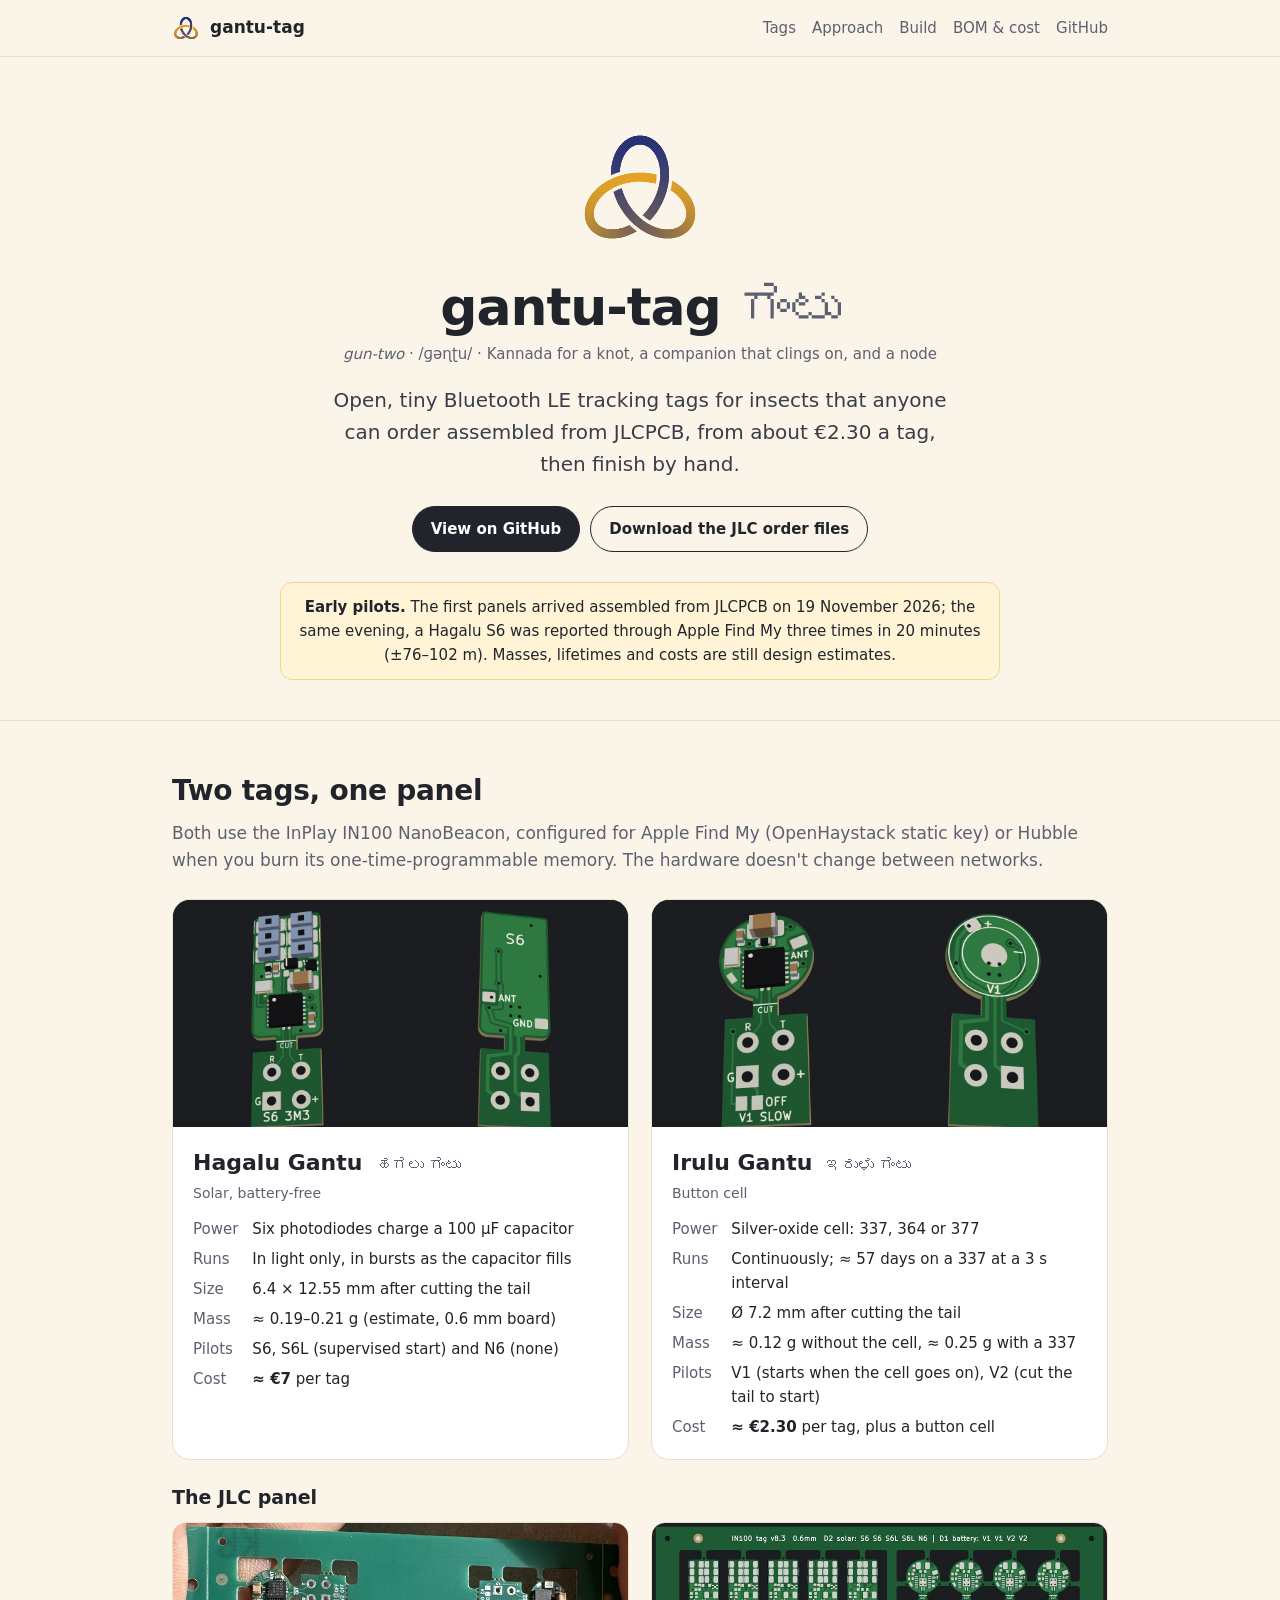
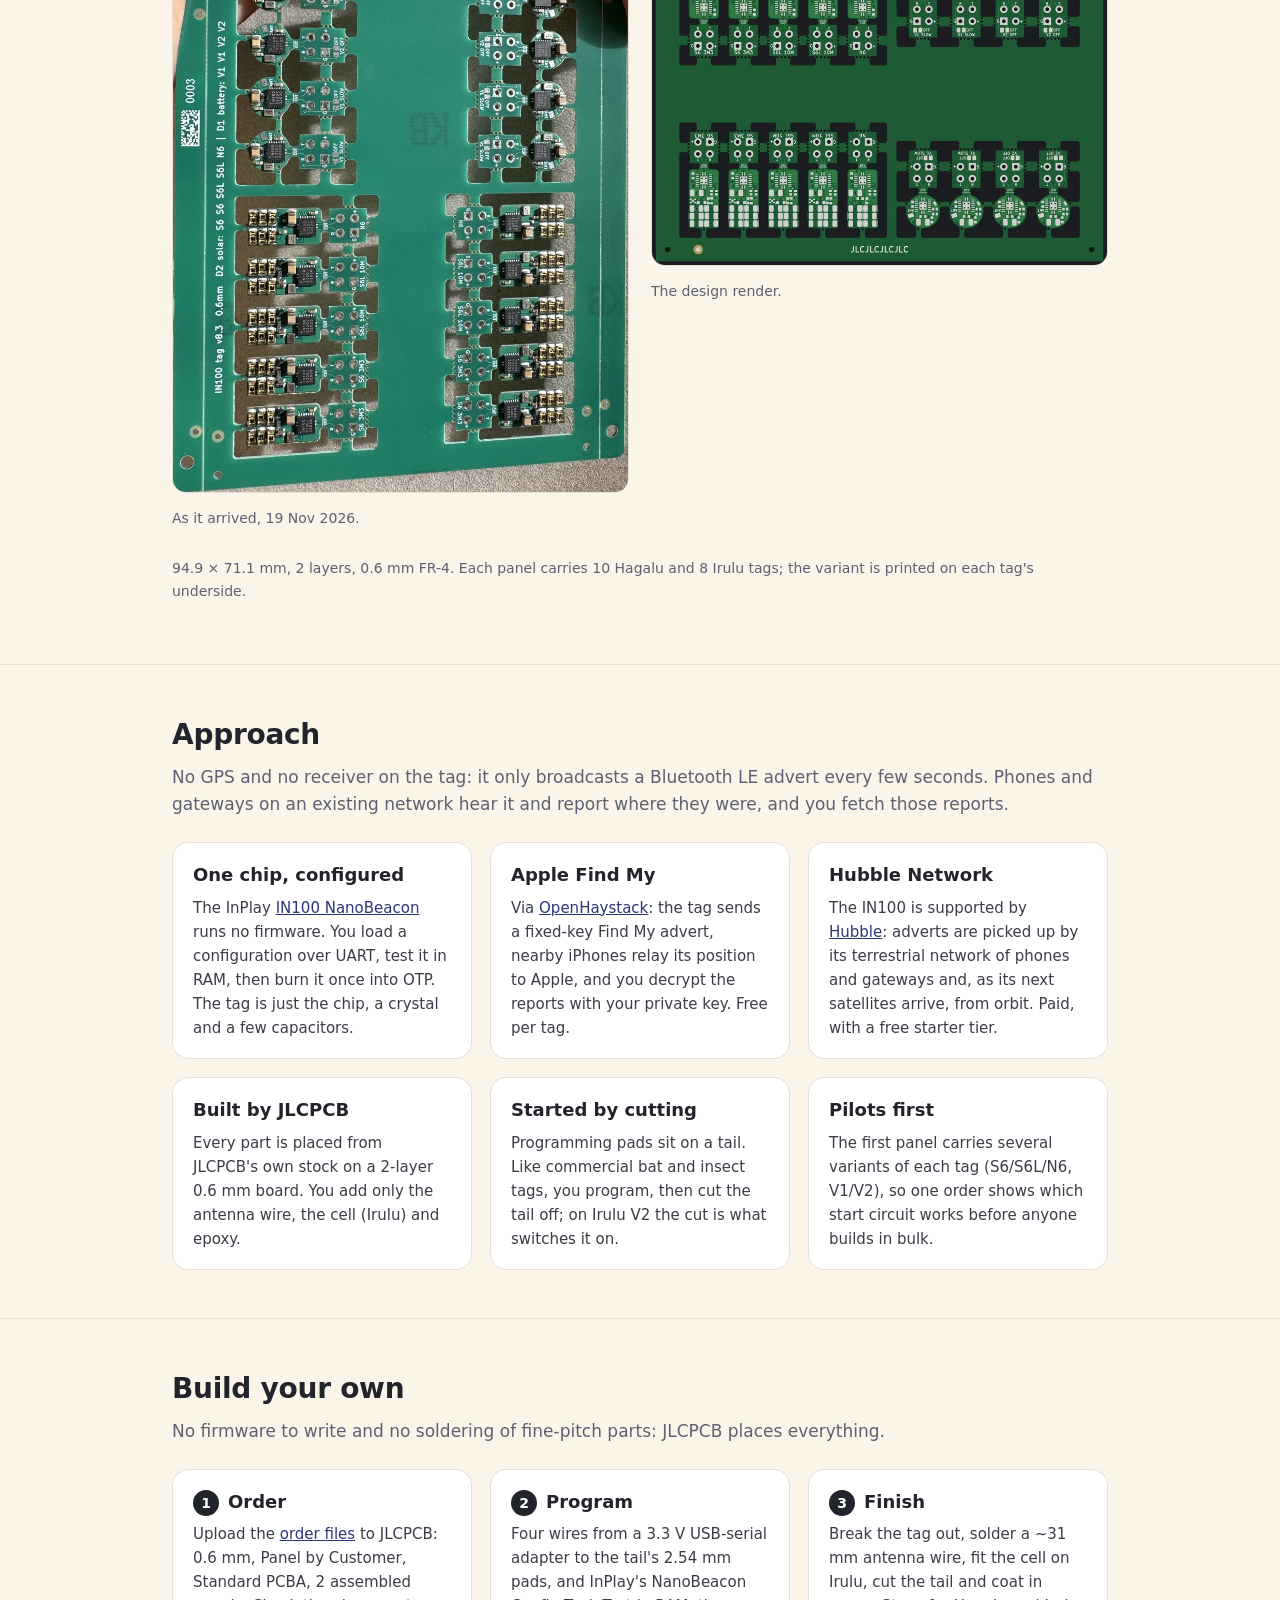
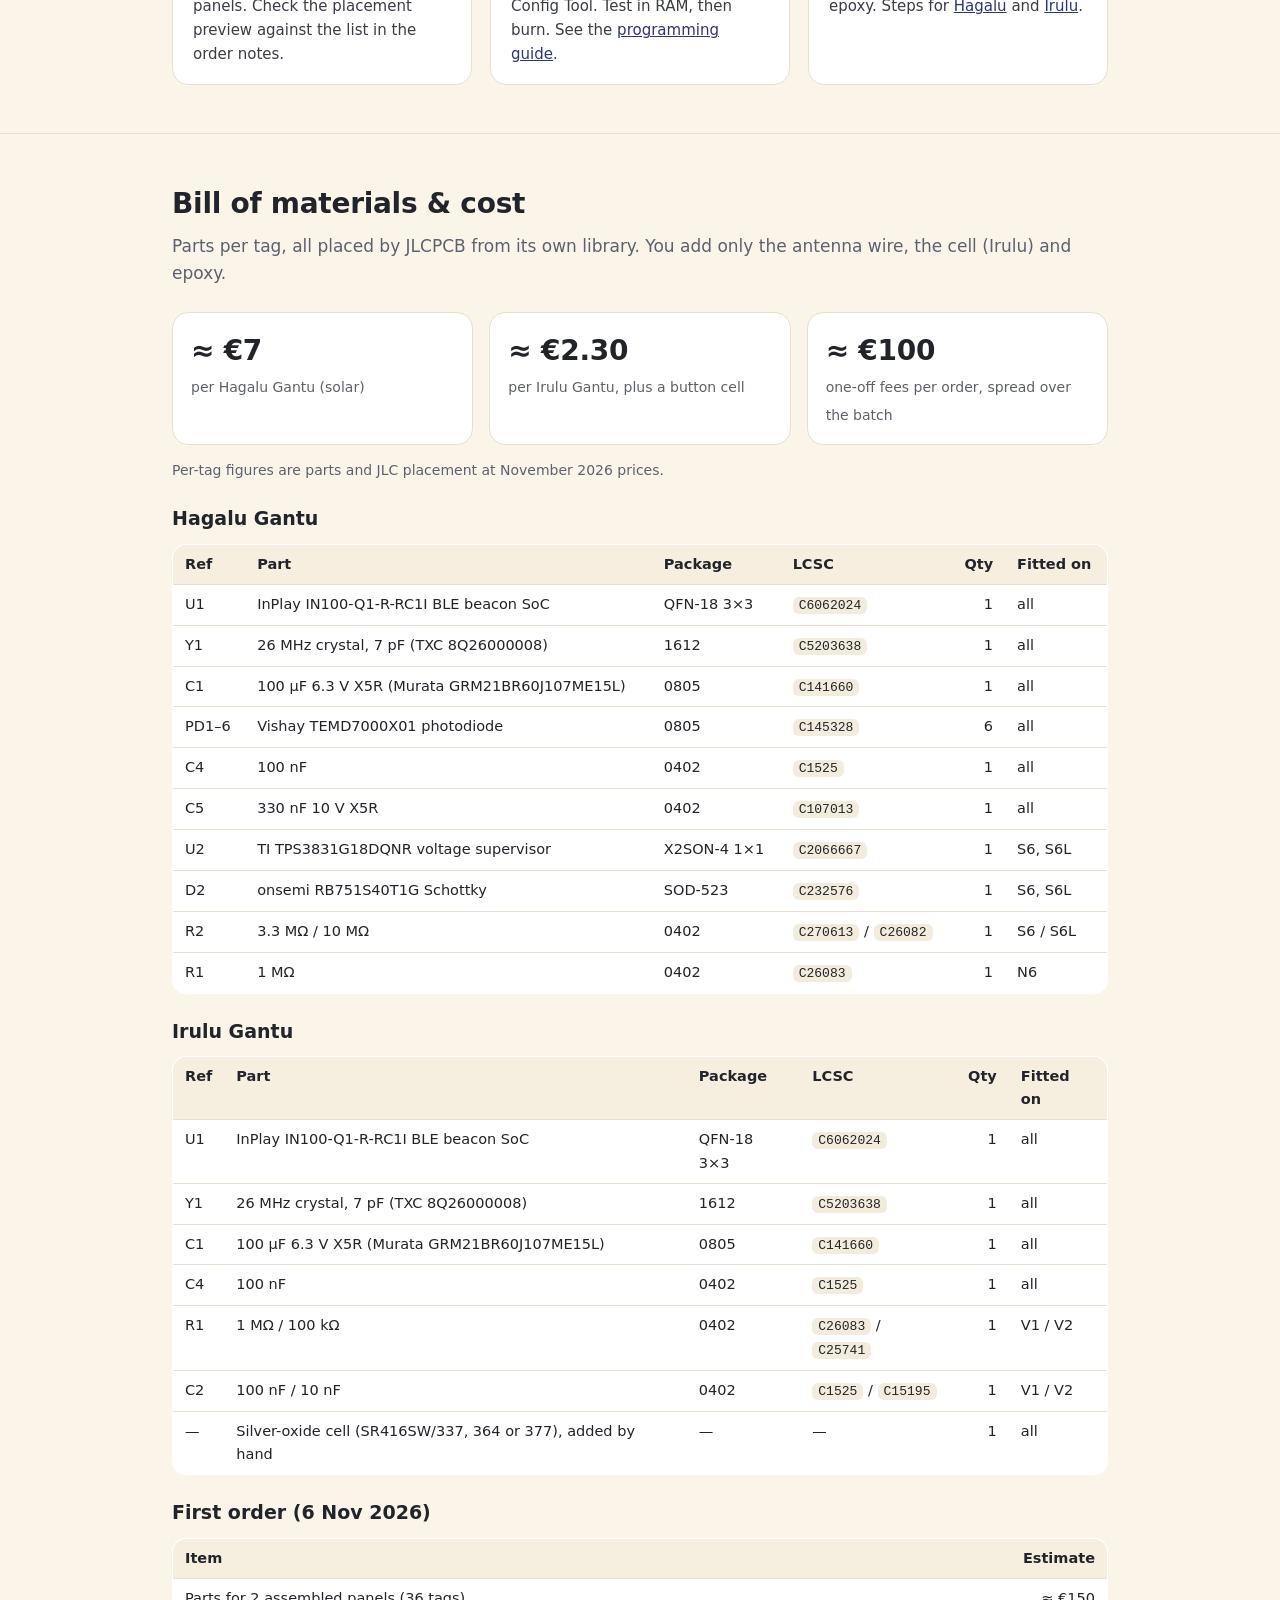
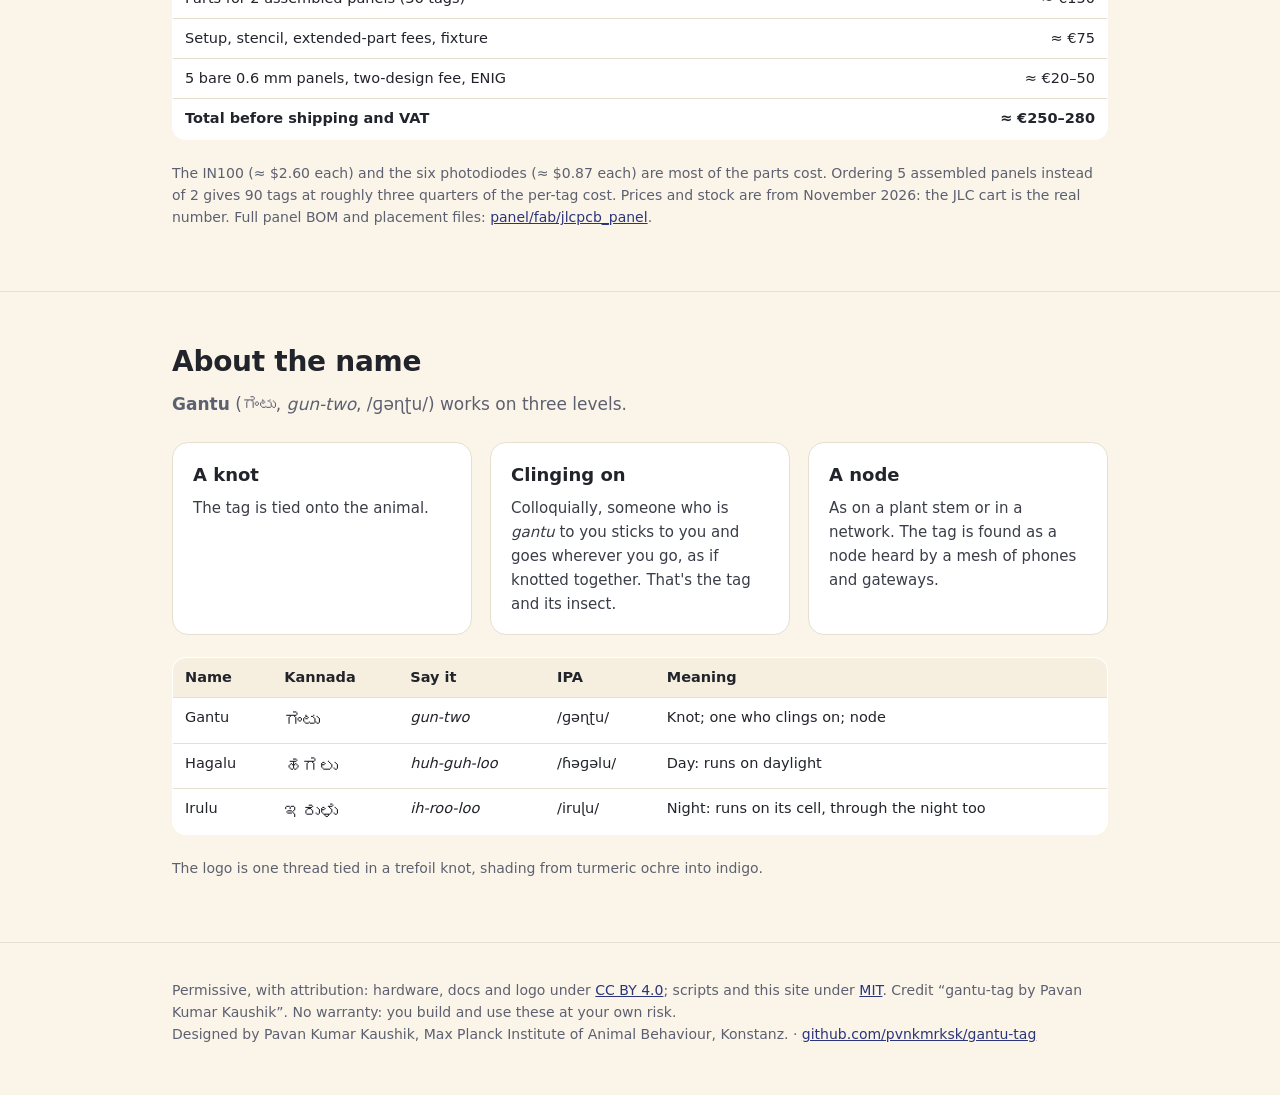
==== index.html @ bc2f6393 "Publish site: first Find My result Co-Authored-By: Claude Opus 5.5 <noreply@anthropic.com> Claude-Se" ====
<!DOCTYPE html>
<html lang="en">
<head>
<meta charset="utf-8">
<meta name="viewport" content="width=device-width, initial-scale=1">
<title>gantu-tag · open BLE tracking tags for insects</title>
<meta name="description" content="Open, tiny Bluetooth LE tracking tags for insects that anyone can order from JLCPCB: Hagalu Gantu (solar) and Irulu Gantu (button cell), built on the InPlay IN100 for Apple Find My or Hubble.">
<meta property="og:title" content="gantu-tag · open BLE tracking tags for insects">
<meta property="og:description" content="Two open-hardware BLE tags, 0.12–0.21 g, ready to order assembled from JLCPCB: about €7 solar, €2.30 with a button cell.">
<meta property="og:image" content="https://pvnkmrksk.github.io/gantu-tag/img/og.jpg">
<meta property="og:url" content="https://pvnkmrksk.github.io/gantu-tag/">
<meta name="twitter:card" content="summary_large_image">
<link rel="icon" type="image/svg+xml" href="img/gantu.svg">
<link rel="icon" type="image/png" sizes="32x32" href="img/favicon-32.png">
<link rel="apple-touch-icon" href="img/apple-touch-icon.png">
<meta name="theme-color" content="#FBF5E9">
<style>
:root{--bg:#FBF5E9;--card:#fff;--ink:#22242b;--muted:#5d6070;--line:#e7dfcf;--ochre:#c98a12;--indigo:#2B357A;--code:#f3ecdd}
*{box-sizing:border-box}
html{scroll-behavior:smooth}
body{margin:0;background:var(--bg);color:var(--ink);font:17px/1.6 system-ui,-apple-system,"Segoe UI",Roboto,"Noto Sans","Noto Sans Kannada",sans-serif;-webkit-font-smoothing:antialiased}
a{color:var(--indigo)}
.wrap{max-width:980px;margin:0 auto;padding:0 22px}
nav{position:sticky;top:0;z-index:5;background:rgba(251,245,233,.92);backdrop-filter:blur(8px);border-bottom:1px solid var(--line)}
nav .wrap{display:flex;align-items:center;gap:18px;height:56px}
nav .brand{display:flex;align-items:center;gap:10px;font-weight:700;text-decoration:none;color:var(--ink)}
nav .brand img{width:28px;height:28px}
nav .links{margin-left:auto;display:flex;gap:16px;font-size:15px}
nav .links a{text-decoration:none;color:var(--muted)}
nav .links a:hover{color:var(--ink)}
@media(max-width:640px){nav .links a.opt{display:none}}
header{padding:64px 0 40px;text-align:center}
header img.logo{width:132px;height:132px}
h1{font-size:clamp(34px,6vw,52px);line-height:1.1;margin:18px 0 6px;letter-spacing:-.02em}
h1 .kn{font-weight:500;color:var(--muted)}
.say{color:var(--muted);font-size:15px;margin:0 0 18px}
.lede{font-size:20px;max-width:640px;margin:0 auto 26px;color:#3a3d48}
.btns{display:flex;flex-wrap:wrap;gap:10px;justify-content:center}
.btn{display:inline-block;padding:10px 18px;border-radius:999px;text-decoration:none;font-weight:600;font-size:15px;border:1px solid var(--ink);color:var(--ink)}
.btn.primary{background:var(--ink);color:#fff}
.note{background:#fff4d6;border:1px solid #f0d58f;border-radius:12px;padding:12px 16px;font-size:15px;max-width:720px;margin:30px auto 0}
section{padding:48px 0;border-top:1px solid var(--line)}
h2{font-size:28px;margin:0 0 6px;letter-spacing:-.01em}
.sub{color:var(--muted);margin:0 0 24px}
.tags{display:grid;grid-template-columns:1fr 1fr;gap:22px}
@media(max-width:760px){.tags{grid-template-columns:1fr}}
.card{background:var(--card);border:1px solid var(--line);border-radius:18px;overflow:hidden}
.card .pics{display:grid;grid-template-columns:1fr 1fr;background:#24262c}
.card .pics img{width:100%;display:block;aspect-ratio:1;object-fit:cover}
.card .body{padding:18px 20px 20px}
.card h3{margin:0;font-size:22px}
.card h3 small{font-weight:500;color:var(--muted);font-size:16px;margin-left:6px}
.card .k{font-size:14px;color:var(--muted);margin:2px 0 12px}
dl{display:grid;grid-template-columns:max-content 1fr;gap:6px 14px;margin:0;font-size:15px}
dt{color:var(--muted)}dd{margin:0}
.panel img{width:100%;border-radius:14px;display:block;border:1px solid var(--line)}
.steps{display:grid;grid-template-columns:repeat(3,1fr);gap:18px;counter-reset:s}
@media(max-width:760px){.steps{grid-template-columns:1fr}}
.step{background:var(--card);border:1px solid var(--line);border-radius:16px;padding:18px 20px}
.step h3{margin:0 0 6px;font-size:18px}
.steps:not(.nonum) .step h3::before{counter-increment:s;content:counter(s);display:inline-grid;place-items:center;width:26px;height:26px;border-radius:50%;background:var(--ink);color:#fff;font-size:14px;margin-right:9px}
.step p{margin:0;font-size:15px;color:#3a3d48}
table{width:100%;border-collapse:collapse;font-size:14.5px;background:var(--card);border:1px solid var(--line);border-radius:14px;overflow:hidden}
th,td{text-align:left;padding:8px 12px;border-bottom:1px solid var(--line);vertical-align:top}
th{background:#f6efe0;font-weight:600}
tr:last-child td{border-bottom:0}
td.n,th.n{text-align:right;white-space:nowrap}
code{background:var(--code);padding:1px 6px;border-radius:6px;font-size:.9em}
.tw{overflow-x:auto;margin-bottom:22px}
.bomgrid{display:grid;grid-template-columns:1fr;gap:6px}
h3.t{font-size:19px;margin:22px 0 10px}
.cost{display:grid;grid-template-columns:repeat(3,1fr);gap:16px;margin-bottom:20px}
@media(max-width:760px){.cost{grid-template-columns:1fr}}
.stat{background:var(--card);border:1px solid var(--line);border-radius:16px;padding:16px 18px}
.stat b{display:block;font-size:28px;letter-spacing:-.01em}
.stat span{color:var(--muted);font-size:14px}
.small{font-size:14px;color:var(--muted)}
footer{padding:36px 0 60px;border-top:1px solid var(--line);color:var(--muted);font-size:14px}
.name td:nth-child(2){font-size:18px}
</style>
</head>
<body>
<nav><div class="wrap">
  <a class="brand" href="#top"><img src="img/gantu.svg" alt="">gantu-tag</a>
  <div class="links"><a href="#tags">Tags</a><a href="#approach" class="opt">Approach</a><a href="#build" class="opt">Build</a><a href="#bom">BOM &amp; cost</a><a href="https://github.com/pvnkmrksk/gantu-tag">GitHub</a></div>
</div></nav>

<header id="top"><div class="wrap">
  <img class="logo" src="img/gantu.svg" alt="gantu-tag logo: a trefoil knot">
  <h1>gantu-tag <span class="kn">ಗಂಟು</span></h1>
  <p class="say"><i>gun-two</i> · /ɡəɳʈu/ · Kannada for a knot, a companion that clings on, and a node</p>
  <p class="lede">Open, tiny Bluetooth LE tracking tags for insects that anyone can order assembled from JLCPCB, from about €2.30 a tag, then finish by hand.</p>
  <div class="btns">
    <a class="btn primary" href="https://github.com/pvnkmrksk/gantu-tag">View on GitHub</a>
    <a class="btn" href="https://github.com/pvnkmrksk/gantu-tag/raw/main/order/insect_tag_v8.3_jlc_order.zip">Download the JLC order files</a>
  </div>
  <p class="note"><b>Early pilots.</b> The first panels arrived assembled from JLCPCB on 19 November 2026; the same evening, a Hagalu S6 was reported through Apple Find My three times in 20 minutes (±76–102 m). Masses, lifetimes and costs are still design estimates.</p>
</div></header>

<section id="tags"><div class="wrap">
  <h2>Two tags, one panel</h2>
  <p class="sub">Both use the InPlay IN100 NanoBeacon, configured for Apple Find My (OpenHaystack static key) or Hubble when you burn its one-time-programmable memory. The hardware doesn't change between networks.</p>
  <div class="tags">
    <article class="card">
      <div class="pics"><img src="img/hagalu-top.jpg" alt="Hagalu Gantu, top render" loading="lazy"><img src="img/hagalu-bottom.jpg" alt="Hagalu Gantu, bottom render" loading="lazy"></div>
      <div class="body">
        <h3>Hagalu Gantu <small>ಹಗಲು ಗಂಟು</small></h3>
        <p class="k">Solar, battery-free</p>
        <dl>
          <dt>Power</dt><dd>Six photodiodes charge a 100 µF capacitor</dd>
          <dt>Runs</dt><dd>In light only, in bursts as the capacitor fills</dd>
          <dt>Size</dt><dd>6.4 × 12.55 mm after cutting the tail</dd>
          <dt>Mass</dt><dd>≈ 0.19–0.21 g (estimate, 0.6 mm board)</dd>
          <dt>Pilots</dt><dd>S6, S6L (supervised start) and N6 (none)</dd>
          <dt>Cost</dt><dd><b>≈ €7</b> per tag</dd>
        </dl>
      </div>
    </article>
    <article class="card">
      <div class="pics"><img src="img/irulu-top.jpg" alt="Irulu Gantu, top render" loading="lazy"><img src="img/irulu-bottom.jpg" alt="Irulu Gantu, bottom render" loading="lazy"></div>
      <div class="body">
        <h3>Irulu Gantu <small>ಇರುಳು ಗಂಟು</small></h3>
        <p class="k">Button cell</p>
        <dl>
          <dt>Power</dt><dd>Silver-oxide cell: 337, 364 or 377</dd>
          <dt>Runs</dt><dd>Continuously; ≈ 57 days on a 337 at a 3 s interval</dd>
          <dt>Size</dt><dd>Ø 7.2 mm after cutting the tail</dd>
          <dt>Mass</dt><dd>≈ 0.12 g without the cell, ≈ 0.25 g with a 337</dd>
          <dt>Pilots</dt><dd>V1 (starts when the cell goes on), V2 (cut the tail to start)</dd>
          <dt>Cost</dt><dd><b>≈ €2.30</b> per tag, plus a button cell</dd>
        </dl>
      </div>
    </article>
  </div>
  <h3 class="t">The JLC panel</h3>
  <div class="tags">
    <div class="panel"><img src="img/panel-photo.jpg" alt="An assembled panel as it arrived from JLCPCB" loading="lazy"><p class="small">As it arrived, 19 Nov 2026.</p></div>
    <div class="panel"><img src="img/panel-top.jpg" alt="Render of the combined 0.6 mm panel" loading="lazy"><p class="small">The design render.</p></div>
  </div>
  <p class="small">94.9 × 71.1 mm, 2 layers, 0.6 mm FR-4. Each panel carries 10 Hagalu and 8 Irulu tags; the variant is printed on each tag's underside.</p>
</div></section>

<section id="approach"><div class="wrap">
  <h2>Approach</h2>
  <p class="sub">No GPS and no receiver on the tag: it only broadcasts a Bluetooth LE advert every few seconds. Phones and gateways on an existing network hear it and report where they were, and you fetch those reports.</p>
  <div class="steps nonum">
    <div class="step"><h3>One chip, configured</h3><p>The InPlay <a href="https://inplay-tech.com/in100">IN100 NanoBeacon</a> runs no firmware. You load a configuration over UART, test it in RAM, then burn it once into OTP. The tag is just the chip, a crystal and a few capacitors.</p></div>
    <div class="step"><h3>Apple Find My</h3><p>Via <a href="https://github.com/seemoo-lab/openhaystack">OpenHaystack</a>: the tag sends a fixed-key Find My advert, nearby iPhones relay its position to Apple, and you decrypt the reports with your private key. Free per tag.</p></div>
    <div class="step"><h3>Hubble Network</h3><p>The IN100 is supported by <a href="https://hubble.com">Hubble</a>: adverts are picked up by its terrestrial network of phones and gateways and, as its next satellites arrive, from orbit. Paid, with a free starter tier.</p></div>
    <div class="step"><h3>Built by JLCPCB</h3><p>Every part is placed from JLCPCB's own stock on a 2-layer 0.6 mm board. You add only the antenna wire, the cell (Irulu) and epoxy.</p></div>
    <div class="step"><h3>Started by cutting</h3><p>Programming pads sit on a tail. Like commercial bat and insect tags, you program, then cut the tail off; on Irulu V2 the cut is what switches it on.</p></div>
    <div class="step"><h3>Pilots first</h3><p>The first panel carries several variants of each tag (S6/S6L/N6, V1/V2), so one order shows which start circuit works before anyone builds in bulk.</p></div>
  </div>
</div></section>

<section id="build"><div class="wrap">
  <h2>Build your own</h2>
  <p class="sub">No firmware to write and no soldering of fine-pitch parts: JLCPCB places everything.</p>
  <div class="steps">
    <div class="step"><h3>Order</h3><p>Upload the <a href="https://github.com/pvnkmrksk/gantu-tag/tree/main/order">order files</a> to JLCPCB: 0.6 mm, Panel by Customer, Standard PCBA, 2 assembled panels. Check the placement preview against the list in the order notes.</p></div>
    <div class="step"><h3>Program</h3><p>Four wires from a 3.3 V USB-serial adapter to the tail's 2.54 mm pads, and InPlay's NanoBeacon Config Tool. Test in RAM, then burn. See the <a href="https://github.com/pvnkmrksk/gantu-tag/blob/main/docs/programming.md">programming guide</a>.</p></div>
    <div class="step"><h3>Finish</h3><p>Break the tag out, solder a ~31 mm antenna wire, fit the cell on Irulu, cut the tail and coat in epoxy. Steps for <a href="https://github.com/pvnkmrksk/gantu-tag/blob/main/hagalu/README.md">Hagalu</a> and <a href="https://github.com/pvnkmrksk/gantu-tag/blob/main/irulu/README.md">Irulu</a>.</p></div>
  </div>
</div></section>

<section id="bom"><div class="wrap">
  <h2>Bill of materials &amp; cost</h2>
  <p class="sub">Parts per tag, all placed by JLCPCB from its own library. You add only the antenna wire, the cell (Irulu) and epoxy.</p>

  <div class="cost">
    <div class="stat"><b>≈ €7</b><span>per Hagalu Gantu (solar)</span></div>
    <div class="stat"><b>≈ €2.30</b><span>per Irulu Gantu, plus a button cell</span></div>
    <div class="stat"><b>≈ €100</b><span>one-off fees per order, spread over the batch</span></div>
  </div>
  <p class="small" style="margin:-6px 0 18px">Per-tag figures are parts and JLC placement at November 2026 prices.</p>

  <h3 class="t">Hagalu Gantu</h3>
  <div class="tw"><table>
    <tr><th>Ref</th><th>Part</th><th>Package</th><th>LCSC</th><th class="n">Qty</th><th>Fitted on</th></tr>
    <tr><td>U1</td><td>InPlay IN100-Q1-R-RC1I BLE beacon SoC</td><td>QFN-18 3×3</td><td><code>C6062024</code></td><td class="n">1</td><td>all</td></tr>
    <tr><td>Y1</td><td>26 MHz crystal, 7 pF (TXC 8Q26000008)</td><td>1612</td><td><code>C5203638</code></td><td class="n">1</td><td>all</td></tr>
    <tr><td>C1</td><td>100 µF 6.3 V X5R (Murata GRM21BR60J107ME15L)</td><td>0805</td><td><code>C141660</code></td><td class="n">1</td><td>all</td></tr>
    <tr><td>PD1–6</td><td>Vishay TEMD7000X01 photodiode</td><td>0805</td><td><code>C145328</code></td><td class="n">6</td><td>all</td></tr>
    <tr><td>C4</td><td>100 nF</td><td>0402</td><td><code>C1525</code></td><td class="n">1</td><td>all</td></tr>
    <tr><td>C5</td><td>330 nF 10 V X5R</td><td>0402</td><td><code>C107013</code></td><td class="n">1</td><td>all</td></tr>
    <tr><td>U2</td><td>TI TPS3831G18DQNR voltage supervisor</td><td>X2SON-4 1×1</td><td><code>C2066667</code></td><td class="n">1</td><td>S6, S6L</td></tr>
    <tr><td>D2</td><td>onsemi RB751S40T1G Schottky</td><td>SOD-523</td><td><code>C232576</code></td><td class="n">1</td><td>S6, S6L</td></tr>
    <tr><td>R2</td><td>3.3 MΩ / 10 MΩ</td><td>0402</td><td><code>C270613</code> / <code>C26082</code></td><td class="n">1</td><td>S6 / S6L</td></tr>
    <tr><td>R1</td><td>1 MΩ</td><td>0402</td><td><code>C26083</code></td><td class="n">1</td><td>N6</td></tr>
  </table></div>

  <h3 class="t">Irulu Gantu</h3>
  <div class="tw"><table>
    <tr><th>Ref</th><th>Part</th><th>Package</th><th>LCSC</th><th class="n">Qty</th><th>Fitted on</th></tr>
    <tr><td>U1</td><td>InPlay IN100-Q1-R-RC1I BLE beacon SoC</td><td>QFN-18 3×3</td><td><code>C6062024</code></td><td class="n">1</td><td>all</td></tr>
    <tr><td>Y1</td><td>26 MHz crystal, 7 pF (TXC 8Q26000008)</td><td>1612</td><td><code>C5203638</code></td><td class="n">1</td><td>all</td></tr>
    <tr><td>C1</td><td>100 µF 6.3 V X5R (Murata GRM21BR60J107ME15L)</td><td>0805</td><td><code>C141660</code></td><td class="n">1</td><td>all</td></tr>
    <tr><td>C4</td><td>100 nF</td><td>0402</td><td><code>C1525</code></td><td class="n">1</td><td>all</td></tr>
    <tr><td>R1</td><td>1 MΩ / 100 kΩ</td><td>0402</td><td><code>C26083</code> / <code>C25741</code></td><td class="n">1</td><td>V1 / V2</td></tr>
    <tr><td>C2</td><td>100 nF / 10 nF</td><td>0402</td><td><code>C1525</code> / <code>C15195</code></td><td class="n">1</td><td>V1 / V2</td></tr>
    <tr><td>—</td><td>Silver-oxide cell (SR416SW/337, 364 or 377), added by hand</td><td>—</td><td>—</td><td class="n">1</td><td>all</td></tr>
  </table></div>

  <h3 class="t">First order (6 Nov 2026)</h3>
  <div class="tw"><table>
    <tr><th>Item</th><th class="n">Estimate</th></tr>
    <tr><td>Parts for 2 assembled panels (36 tags)</td><td class="n">≈ €150</td></tr>
    <tr><td>Setup, stencil, extended-part fees, fixture</td><td class="n">≈ €75</td></tr>
    <tr><td>5 bare 0.6 mm panels, two-design fee, ENIG</td><td class="n">≈ €20–50</td></tr>
    <tr><td><b>Total before shipping and VAT</b></td><td class="n"><b>≈ €250–280</b></td></tr>
  </table></div>
  <p class="small">The IN100 (≈ $2.60 each) and the six photodiodes (≈ $0.87 each) are most of the parts cost. Ordering 5 assembled panels instead of 2 gives 90 tags at roughly three quarters of the per-tag cost. Prices and stock are from November 2026: the JLC cart is the real number. Full panel BOM and placement files: <a href="https://github.com/pvnkmrksk/gantu-tag/tree/main/panel/fab/jlcpcb_panel">panel/fab/jlcpcb_panel</a>.</p>
</div></section>

<section id="name"><div class="wrap">
  <h2>About the name</h2>
  <p class="sub"><b>Gantu</b> (ಗಂಟು, <i>gun-two</i>, /ɡəɳʈu/) works on three levels.</p>
  <div class="steps nonum">
    <div class="step"><h3>A knot</h3><p>The tag is tied onto the animal.</p></div>
    <div class="step"><h3>Clinging on</h3><p>Colloquially, someone who is <i>gantu</i> to you sticks to you and goes wherever you go, as if knotted together. That's the tag and its insect.</p></div>
    <div class="step"><h3>A node</h3><p>As on a plant stem or in a network. The tag is found as a node heard by a mesh of phones and gateways.</p></div>
  </div>
  <div class="tw" style="margin-top:22px"><table class="name">
    <tr><th>Name</th><th>Kannada</th><th>Say it</th><th>IPA</th><th>Meaning</th></tr>
    <tr><td>Gantu</td><td>ಗಂಟು</td><td><i>gun-two</i></td><td>/ɡəɳʈu/</td><td>Knot; one who clings on; node</td></tr>
    <tr><td>Hagalu</td><td>ಹಗಲು</td><td><i>huh-guh-loo</i></td><td>/ɦəɡəlu/</td><td>Day: runs on daylight</td></tr>
    <tr><td>Irulu</td><td>ಇರುಳು</td><td><i>ih-roo-loo</i></td><td>/iruɭu/</td><td>Night: runs on its cell, through the night too</td></tr>
  </table></div>
  <p class="small">The logo is one thread tied in a trefoil knot, shading from turmeric ochre into indigo.</p>
</div></section>

<footer><div class="wrap">
  Permissive, with attribution: hardware, docs and logo under <a href="https://github.com/pvnkmrksk/gantu-tag/blob/main/LICENSE">CC BY 4.0</a>; scripts and this site under <a href="https://github.com/pvnkmrksk/gantu-tag/blob/main/LICENSE-CODE">MIT</a>. Credit “gantu-tag by Pavan Kumar Kaushik”. No warranty: you build and use these at your own risk.<br>
  Designed by Pavan Kumar Kaushik, Max Planck Institute of Animal Behaviour, Konstanz. · <a href="https://github.com/pvnkmrksk/gantu-tag">github.com/pvnkmrksk/gantu-tag</a>
</div></footer>
</body>
</html>
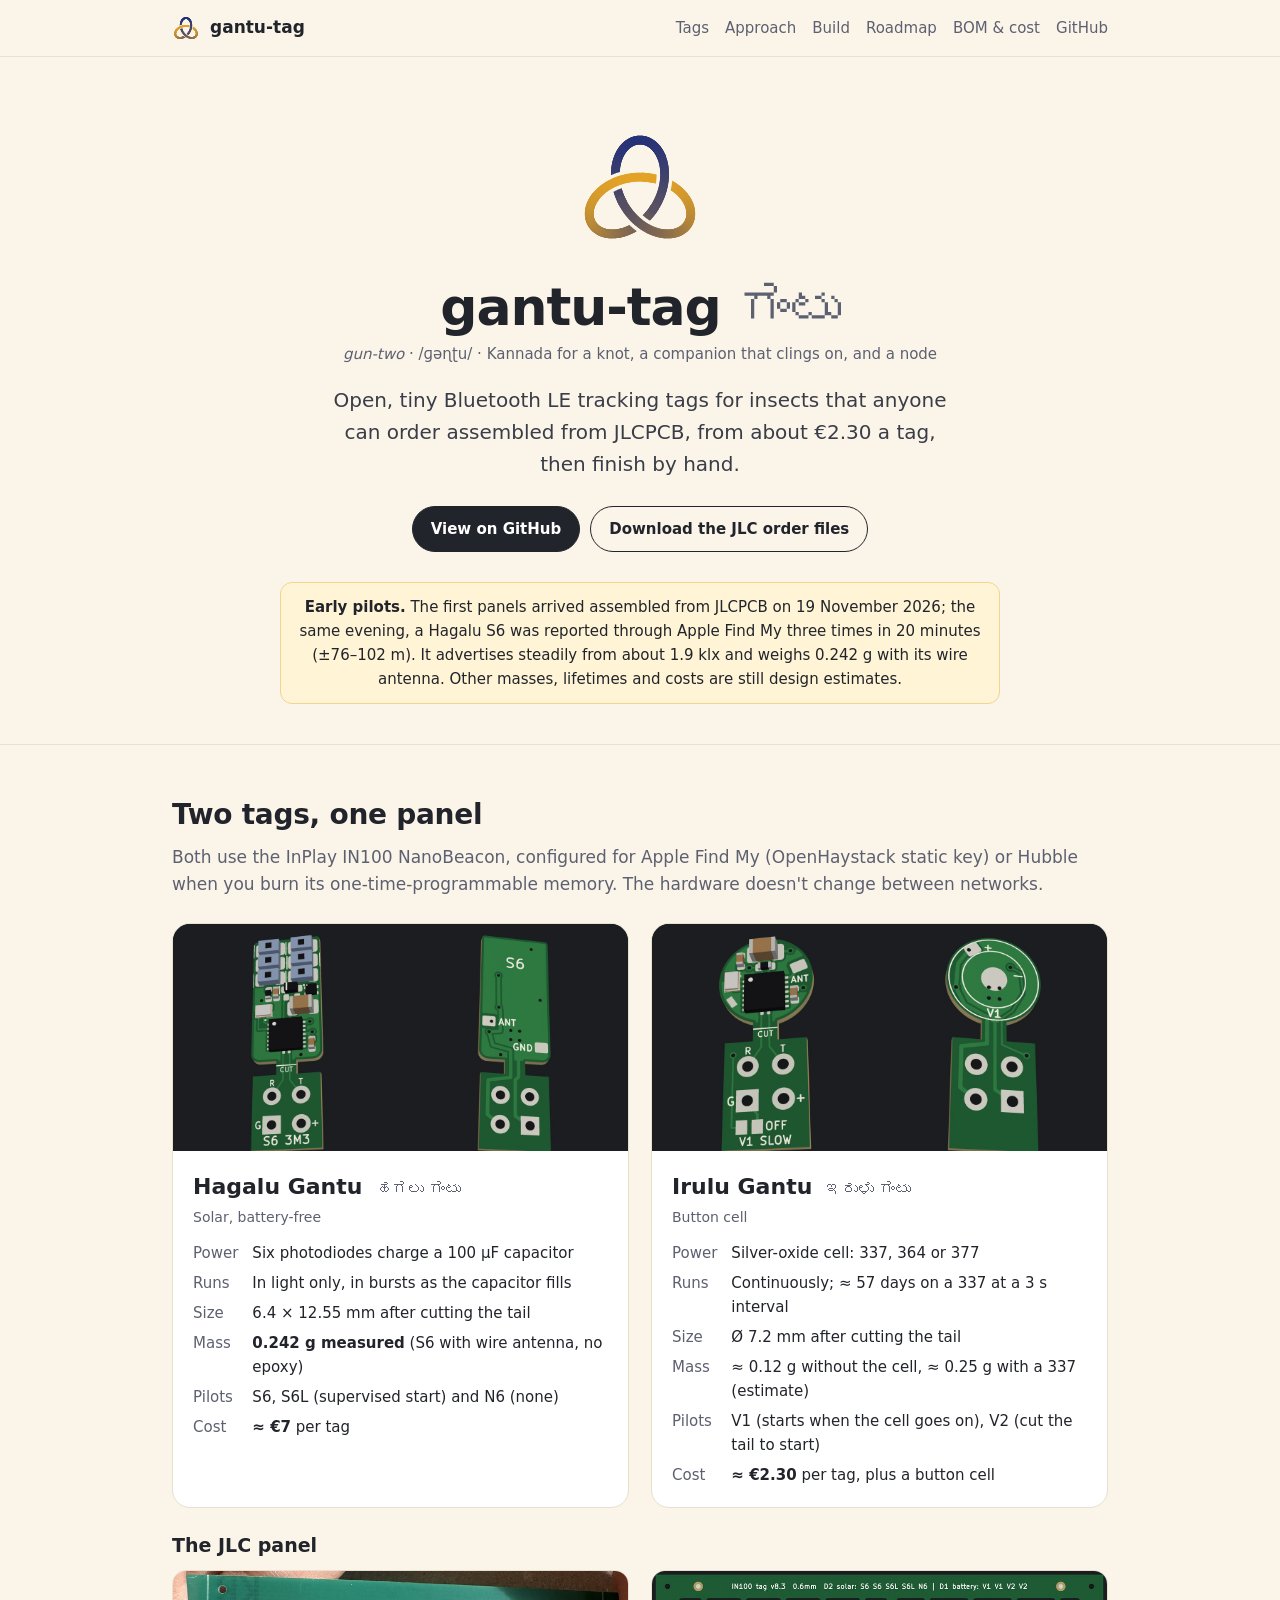
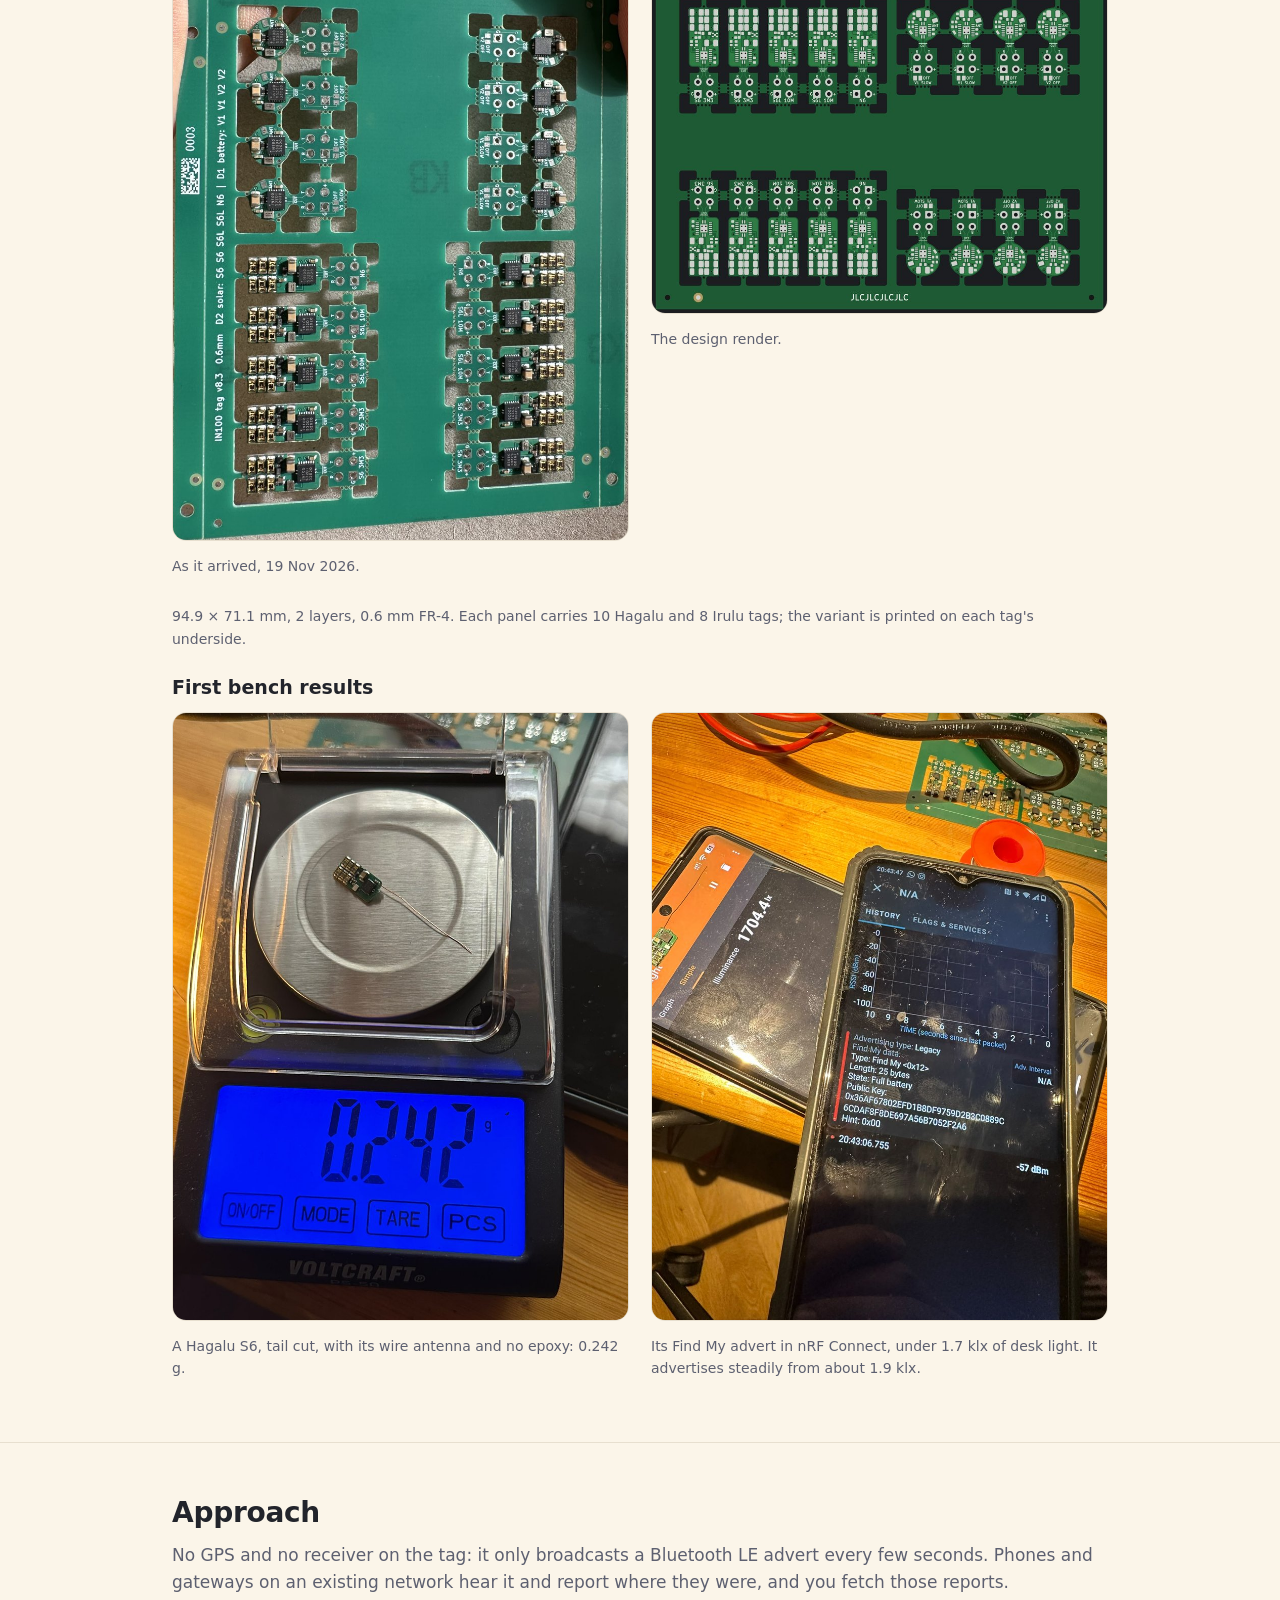
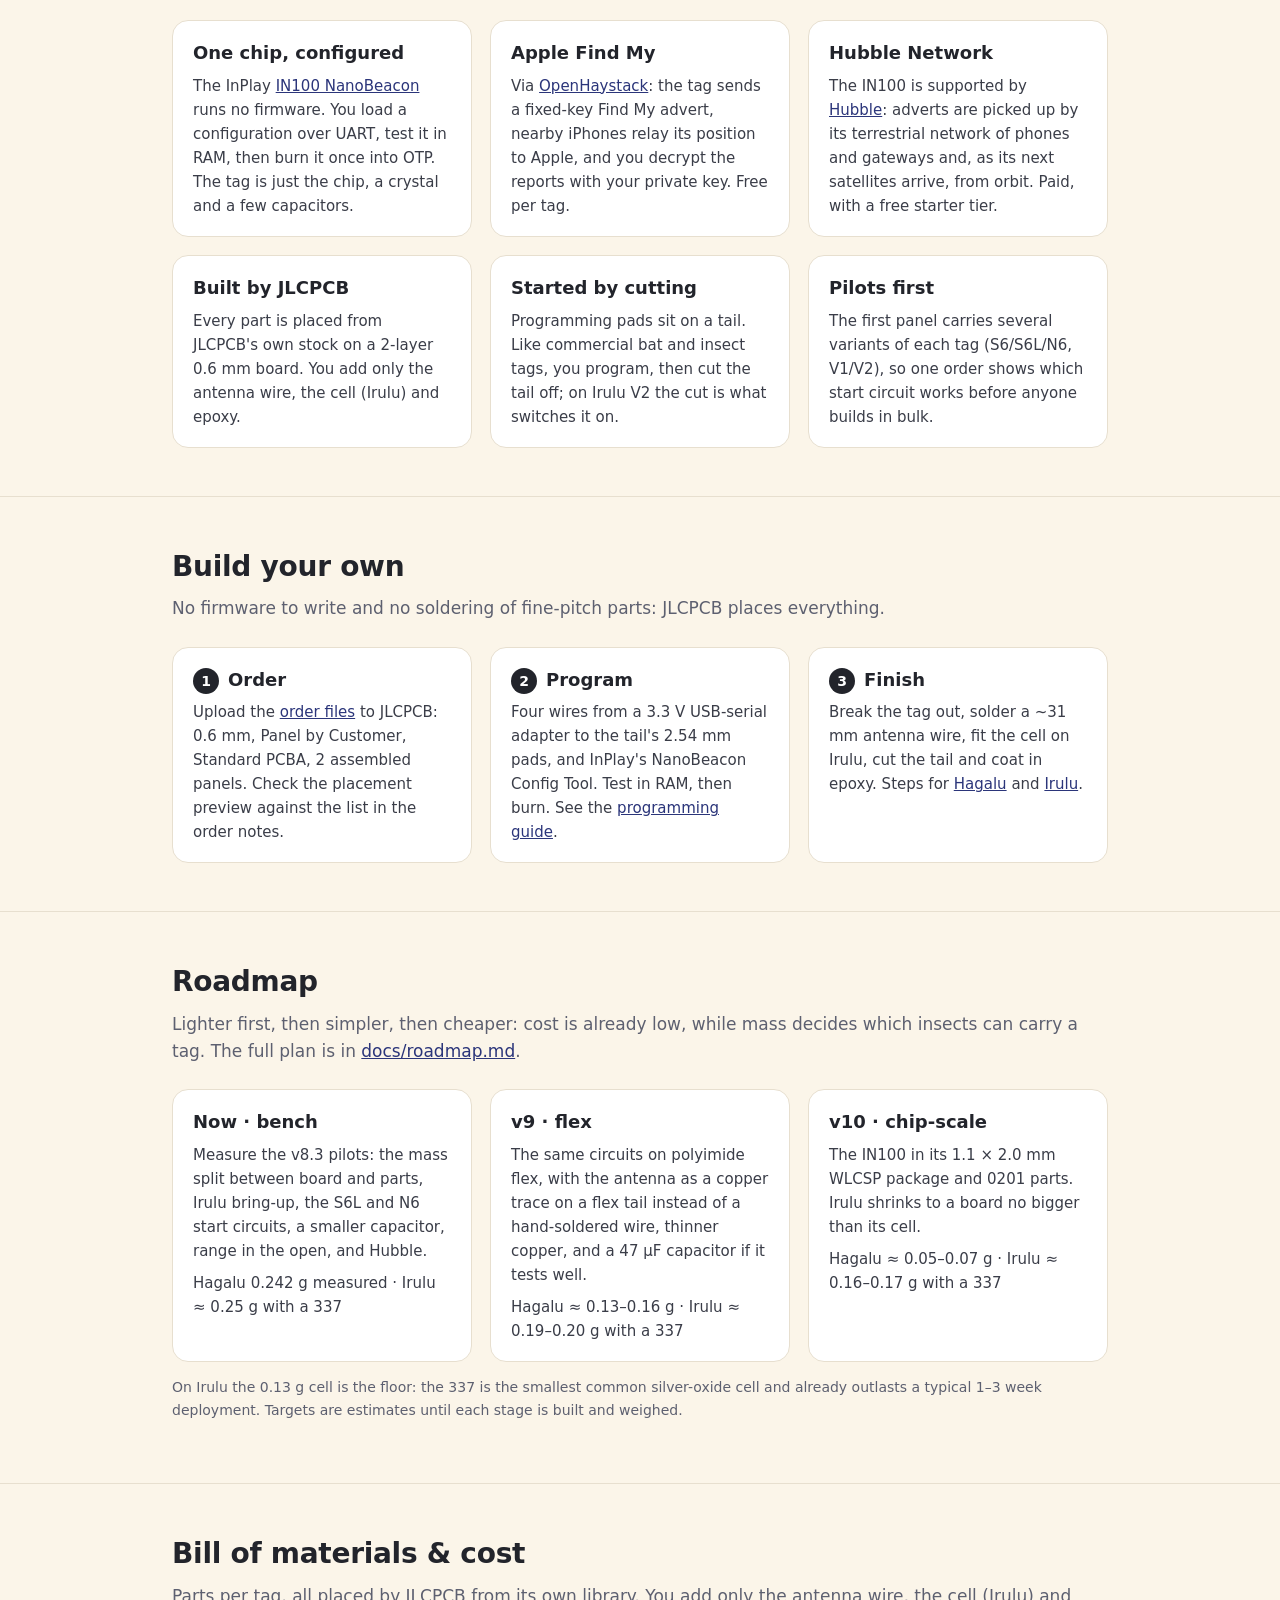
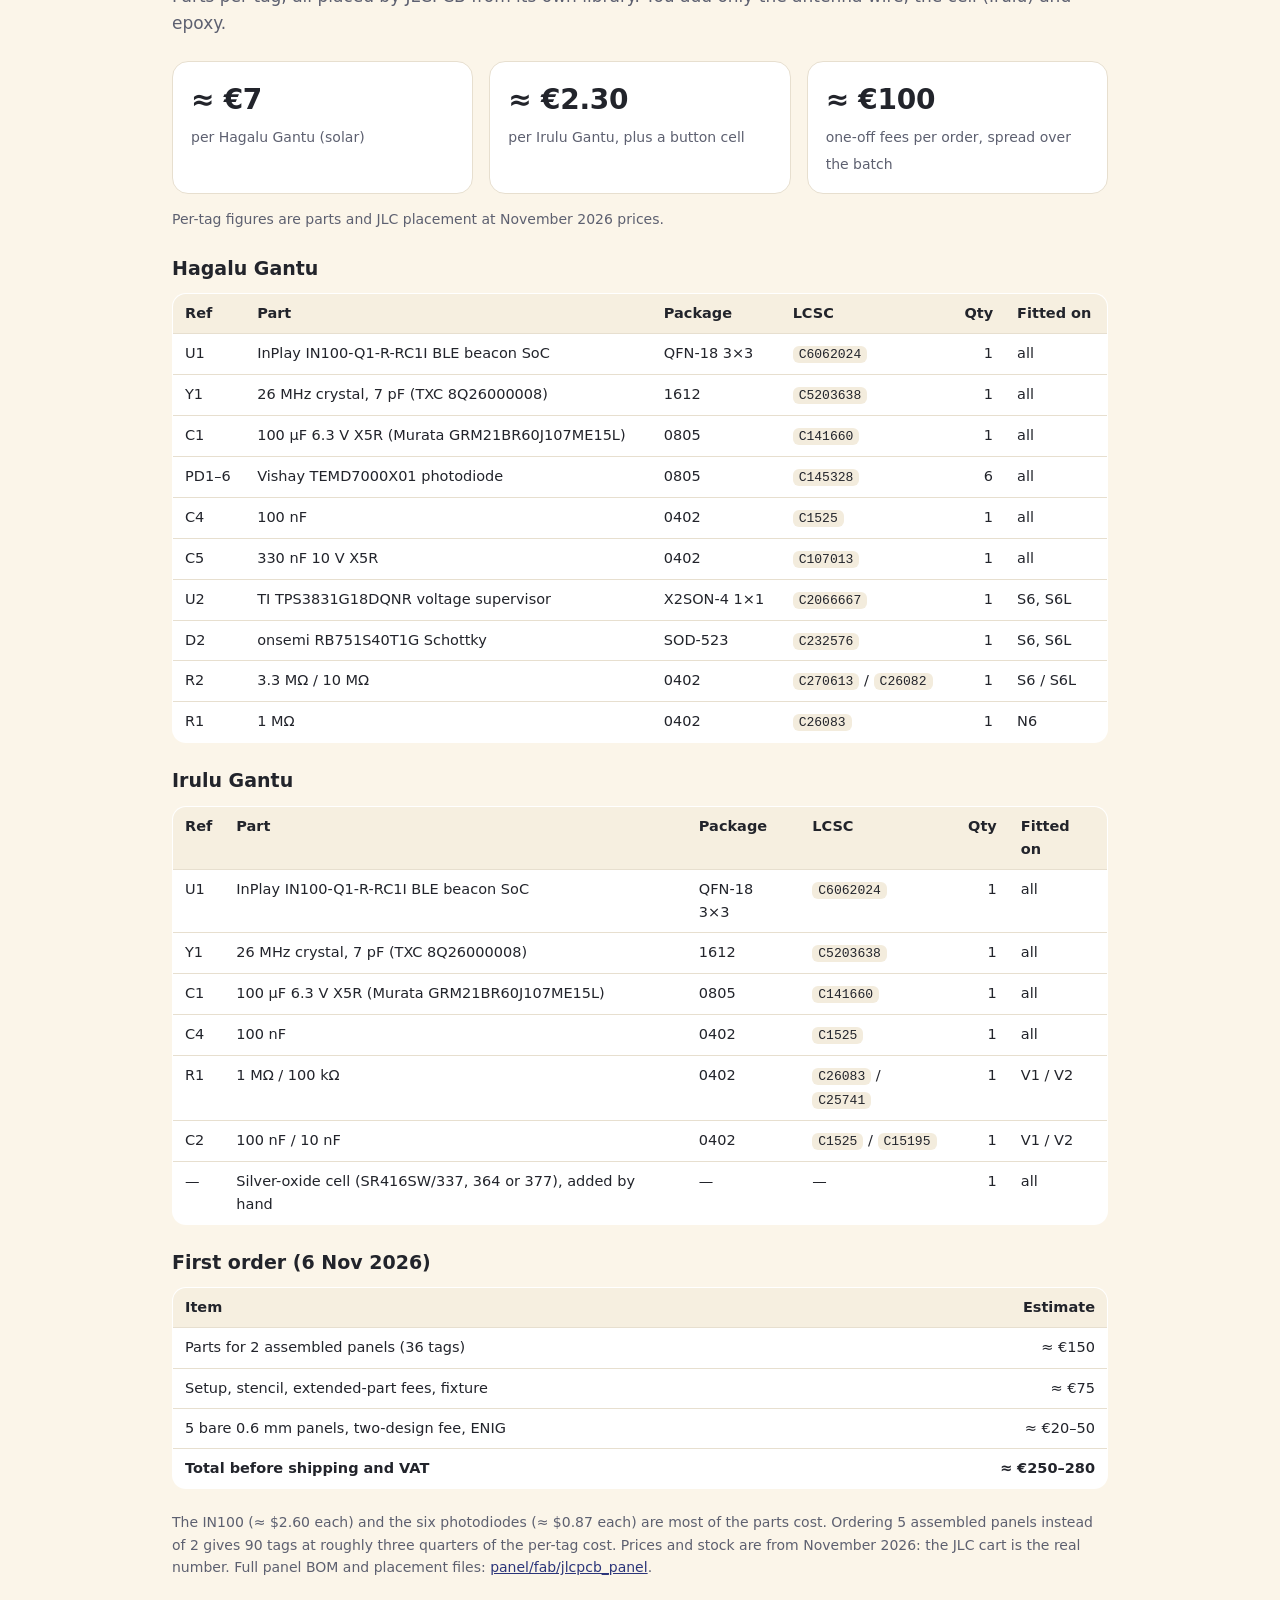
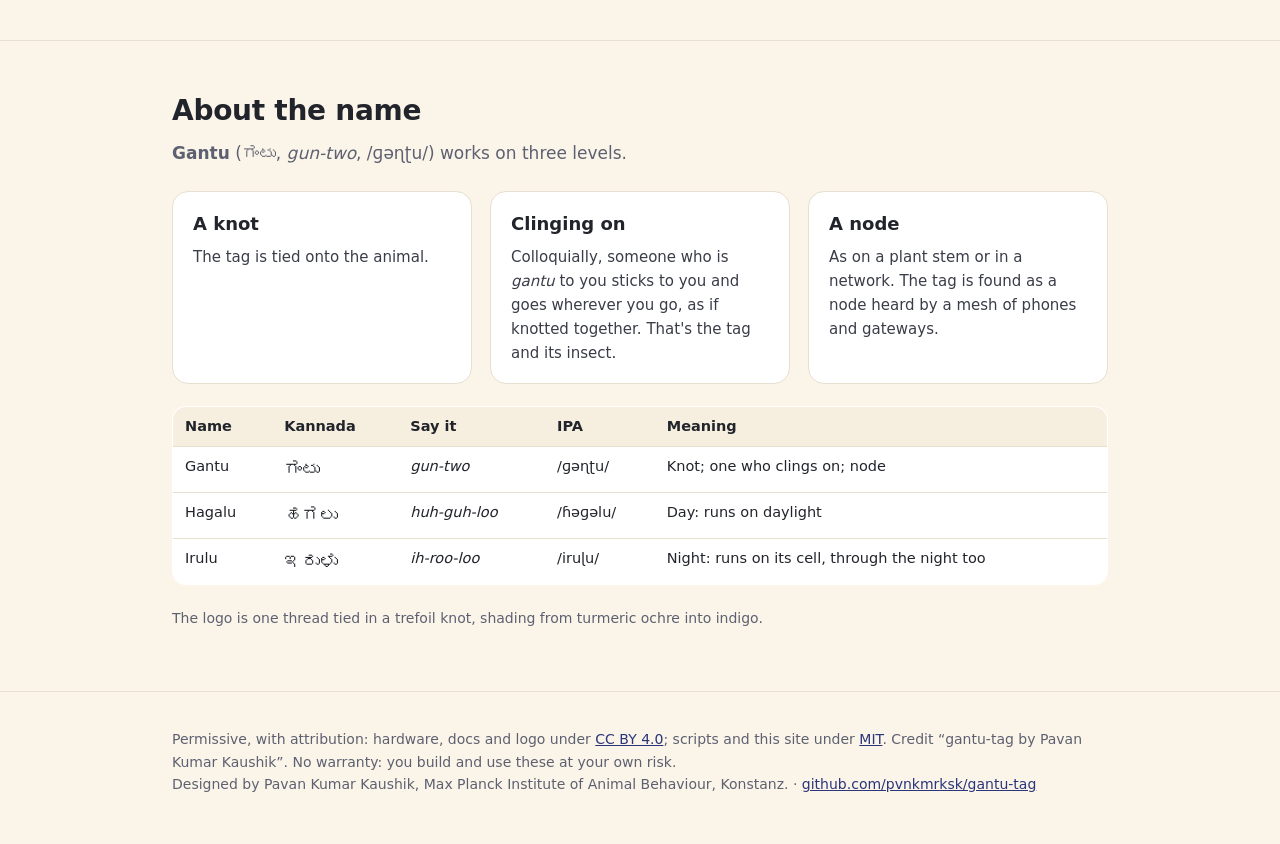
==== commit 70af3524: "Publish site: roadmap and first bench photos Co-Authored-By: Claude Opus 5.5 <noreply@anthropic.com>" ====
--- a/index.html
+++ b/index.html
@@ -6,7 +6,7 @@
 <title>gantu-tag · open BLE tracking tags for insects</title>
 <meta name="description" content="Open, tiny Bluetooth LE tracking tags for insects that anyone can order from JLCPCB: Hagalu Gantu (solar) and Irulu Gantu (button cell), built on the InPlay IN100 for Apple Find My or Hubble.">
 <meta property="og:title" content="gantu-tag · open BLE tracking tags for insects">
-<meta property="og:description" content="Two open-hardware BLE tags, 0.12–0.21 g, ready to order assembled from JLCPCB: about €7 solar, €2.30 with a button cell.">
+<meta property="og:description" content="Two open-hardware BLE tags, about 0.25 g, ready to order assembled from JLCPCB: about €7 solar, €2.30 with a button cell.">
 <meta property="og:image" content="https://pvnkmrksk.github.io/gantu-tag/img/og.jpg">
 <meta property="og:url" content="https://pvnkmrksk.github.io/gantu-tag/">
 <meta name="twitter:card" content="summary_large_image">
@@ -82,7 +82,7 @@
 <body>
 <nav><div class="wrap">
   <a class="brand" href="#top"><img src="img/gantu.svg" alt="">gantu-tag</a>
-  <div class="links"><a href="#tags">Tags</a><a href="#approach" class="opt">Approach</a><a href="#build" class="opt">Build</a><a href="#bom">BOM &amp; cost</a><a href="https://github.com/pvnkmrksk/gantu-tag">GitHub</a></div>
+  <div class="links"><a href="#tags">Tags</a><a href="#approach" class="opt">Approach</a><a href="#build" class="opt">Build</a><a href="#roadmap">Roadmap</a><a href="#bom">BOM &amp; cost</a><a href="https://github.com/pvnkmrksk/gantu-tag">GitHub</a></div>
 </div></nav>
 
 <header id="top"><div class="wrap">
@@ -94,7 +94,7 @@
     <a class="btn primary" href="https://github.com/pvnkmrksk/gantu-tag">View on GitHub</a>
     <a class="btn" href="https://github.com/pvnkmrksk/gantu-tag/raw/main/order/insect_tag_v8.3_jlc_order.zip">Download the JLC order files</a>
   </div>
-  <p class="note"><b>Early pilots.</b> The first panels arrived assembled from JLCPCB on 19 November 2026; the same evening, a Hagalu S6 was reported through Apple Find My three times in 20 minutes (±76–102 m). Masses, lifetimes and costs are still design estimates.</p>
+  <p class="note"><b>Early pilots.</b> The first panels arrived assembled from JLCPCB on 19 November 2026; the same evening, a Hagalu S6 was reported through Apple Find My three times in 20 minutes (±76–102 m). It advertises steadily from about 1.9 klx and weighs 0.242 g with its wire antenna. Other masses, lifetimes and costs are still design estimates.</p>
 </div></header>
 
 <section id="tags"><div class="wrap">
@@ -110,7 +110,7 @@
           <dt>Power</dt><dd>Six photodiodes charge a 100 µF capacitor</dd>
           <dt>Runs</dt><dd>In light only, in bursts as the capacitor fills</dd>
           <dt>Size</dt><dd>6.4 × 12.55 mm after cutting the tail</dd>
-          <dt>Mass</dt><dd>≈ 0.19–0.21 g (estimate, 0.6 mm board)</dd>
+          <dt>Mass</dt><dd><b>0.242 g measured</b> (S6 with wire antenna, no epoxy)</dd>
           <dt>Pilots</dt><dd>S6, S6L (supervised start) and N6 (none)</dd>
           <dt>Cost</dt><dd><b>≈ €7</b> per tag</dd>
         </dl>
@@ -125,7 +125,7 @@
           <dt>Power</dt><dd>Silver-oxide cell: 337, 364 or 377</dd>
           <dt>Runs</dt><dd>Continuously; ≈ 57 days on a 337 at a 3 s interval</dd>
           <dt>Size</dt><dd>Ø 7.2 mm after cutting the tail</dd>
-          <dt>Mass</dt><dd>≈ 0.12 g without the cell, ≈ 0.25 g with a 337</dd>
+          <dt>Mass</dt><dd>≈ 0.12 g without the cell, ≈ 0.25 g with a 337 (estimate)</dd>
           <dt>Pilots</dt><dd>V1 (starts when the cell goes on), V2 (cut the tail to start)</dd>
           <dt>Cost</dt><dd><b>≈ €2.30</b> per tag, plus a button cell</dd>
         </dl>
@@ -138,6 +138,11 @@
     <div class="panel"><img src="img/panel-top.jpg" alt="Render of the combined 0.6 mm panel" loading="lazy"><p class="small">The design render.</p></div>
   </div>
   <p class="small">94.9 × 71.1 mm, 2 layers, 0.6 mm FR-4. Each panel carries 10 Hagalu and 8 Irulu tags; the variant is printed on each tag's underside.</p>
+  <h3 class="t">First bench results</h3>
+  <div class="tags">
+    <div class="panel"><img src="img/bench-scale.jpg" alt="A Hagalu S6 with its wire antenna on a 1 mg scale, reading 0.242 g" loading="lazy"><p class="small">A Hagalu S6, tail cut, with its wire antenna and no epoxy: 0.242 g.</p></div>
+    <div class="panel"><img src="img/bench-findmy.jpg" alt="nRF Connect showing a Find My advert from the tag at -57 dBm, next to a phone reading 1704 lx" loading="lazy"><p class="small">Its Find My advert in nRF Connect, under 1.7 klx of desk light. It advertises steadily from about 1.9 klx.</p></div>
+  </div>
 </div></section>
 
 <section id="approach"><div class="wrap">
@@ -161,6 +166,17 @@
     <div class="step"><h3>Program</h3><p>Four wires from a 3.3 V USB-serial adapter to the tail's 2.54 mm pads, and InPlay's NanoBeacon Config Tool. Test in RAM, then burn. See the <a href="https://github.com/pvnkmrksk/gantu-tag/blob/main/docs/programming.md">programming guide</a>.</p></div>
     <div class="step"><h3>Finish</h3><p>Break the tag out, solder a ~31 mm antenna wire, fit the cell on Irulu, cut the tail and coat in epoxy. Steps for <a href="https://github.com/pvnkmrksk/gantu-tag/blob/main/hagalu/README.md">Hagalu</a> and <a href="https://github.com/pvnkmrksk/gantu-tag/blob/main/irulu/README.md">Irulu</a>.</p></div>
   </div>
+</div></section>
+
+<section id="roadmap"><div class="wrap">
+  <h2>Roadmap</h2>
+  <p class="sub">Lighter first, then simpler, then cheaper: cost is already low, while mass decides which insects can carry a tag. The full plan is in <a href="https://github.com/pvnkmrksk/gantu-tag/blob/main/docs/roadmap.md">docs/roadmap.md</a>.</p>
+  <div class="steps nonum">
+    <div class="step"><h3>Now · bench</h3><p>Measure the v8.3 pilots: the mass split between board and parts, Irulu bring-up, the S6L and N6 start circuits, a smaller capacitor, range in the open, and Hubble.</p><p class="small" style="margin-top:8px">Hagalu 0.242 g measured · Irulu ≈ 0.25 g with a 337</p></div>
+    <div class="step"><h3>v9 · flex</h3><p>The same circuits on polyimide flex, with the antenna as a copper trace on a flex tail instead of a hand-soldered wire, thinner copper, and a 47 µF capacitor if it tests well.</p><p class="small" style="margin-top:8px">Hagalu ≈ 0.13–0.16 g · Irulu ≈ 0.19–0.20 g with a 337</p></div>
+    <div class="step"><h3>v10 · chip-scale</h3><p>The IN100 in its 1.1 × 2.0 mm WLCSP package and 0201 parts. Irulu shrinks to a board no bigger than its cell.</p><p class="small" style="margin-top:8px">Hagalu ≈ 0.05–0.07 g · Irulu ≈ 0.16–0.17 g with a 337</p></div>
+  </div>
+  <p class="small">On Irulu the 0.13 g cell is the floor: the 337 is the smallest common silver-oxide cell and already outlasts a typical 1–3 week deployment. Targets are estimates until each stage is built and weighed.</p>
 </div></section>
 
 <section id="bom"><div class="wrap">
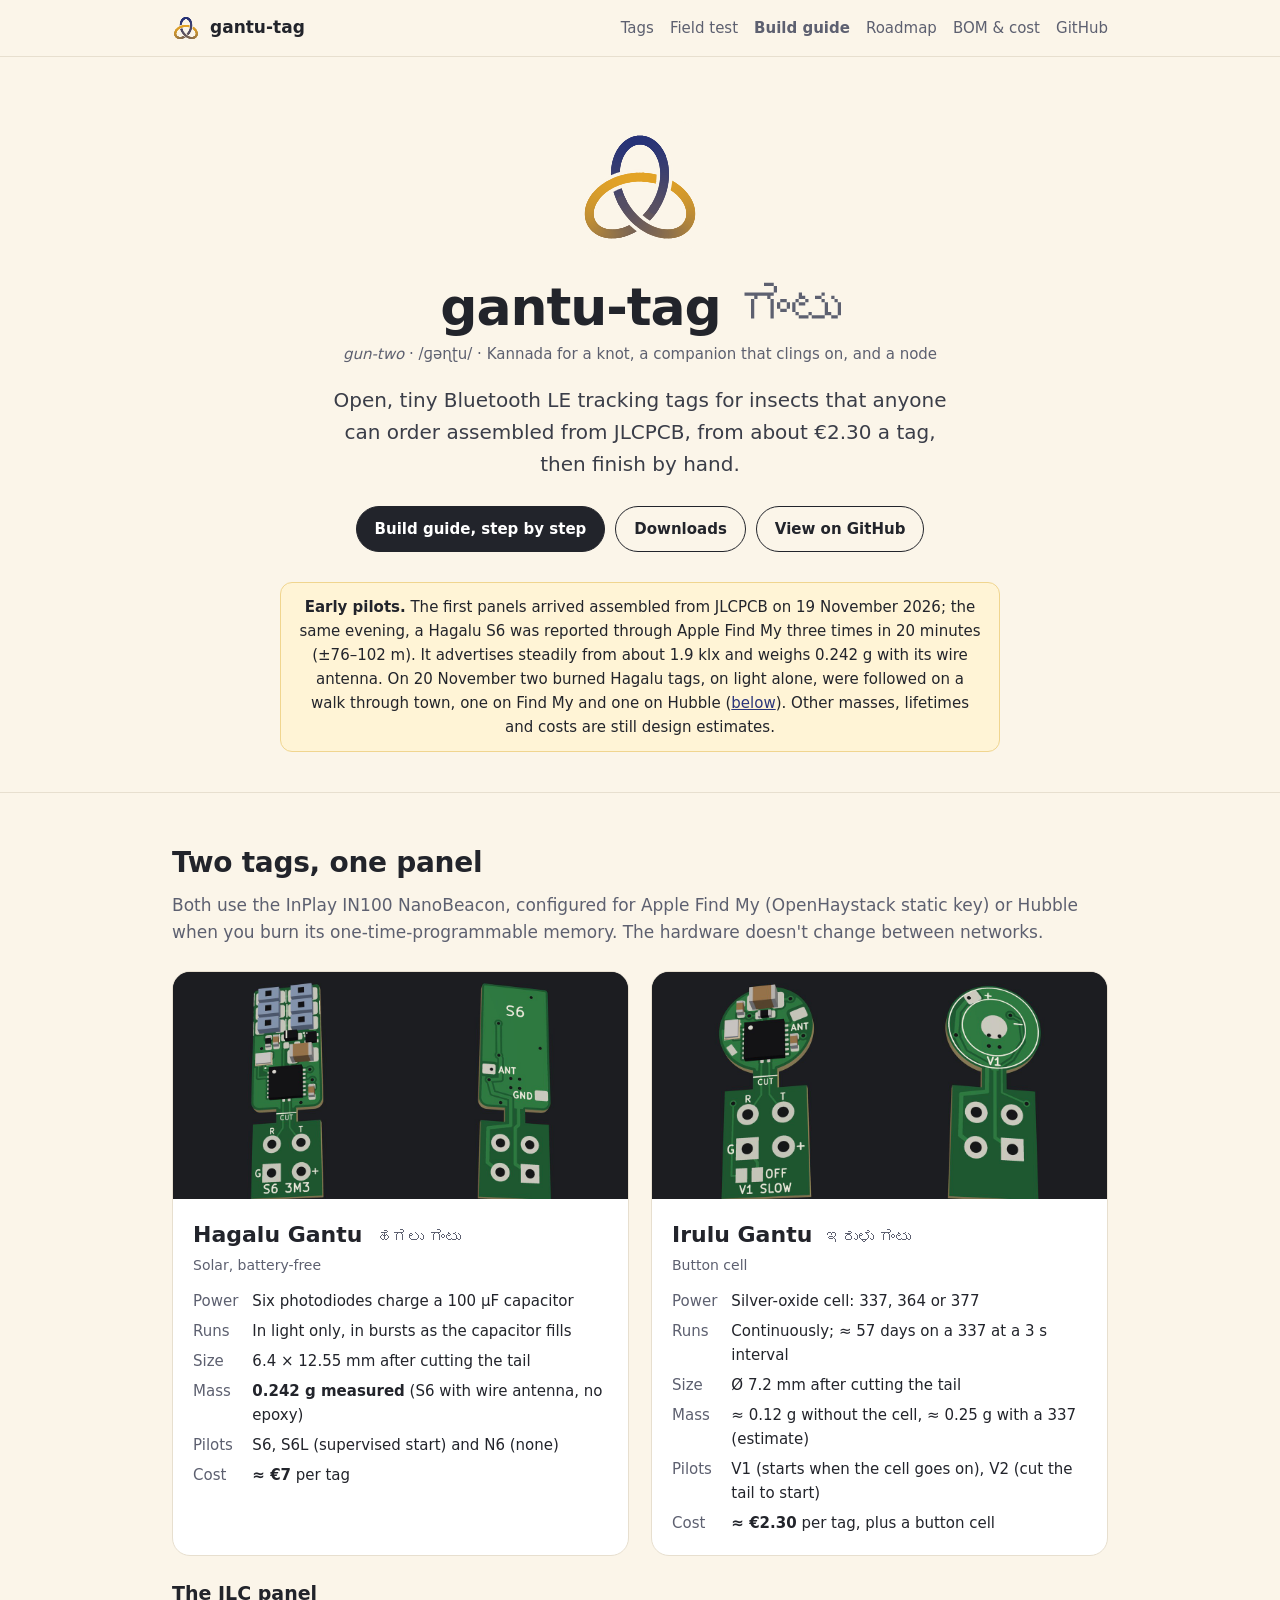
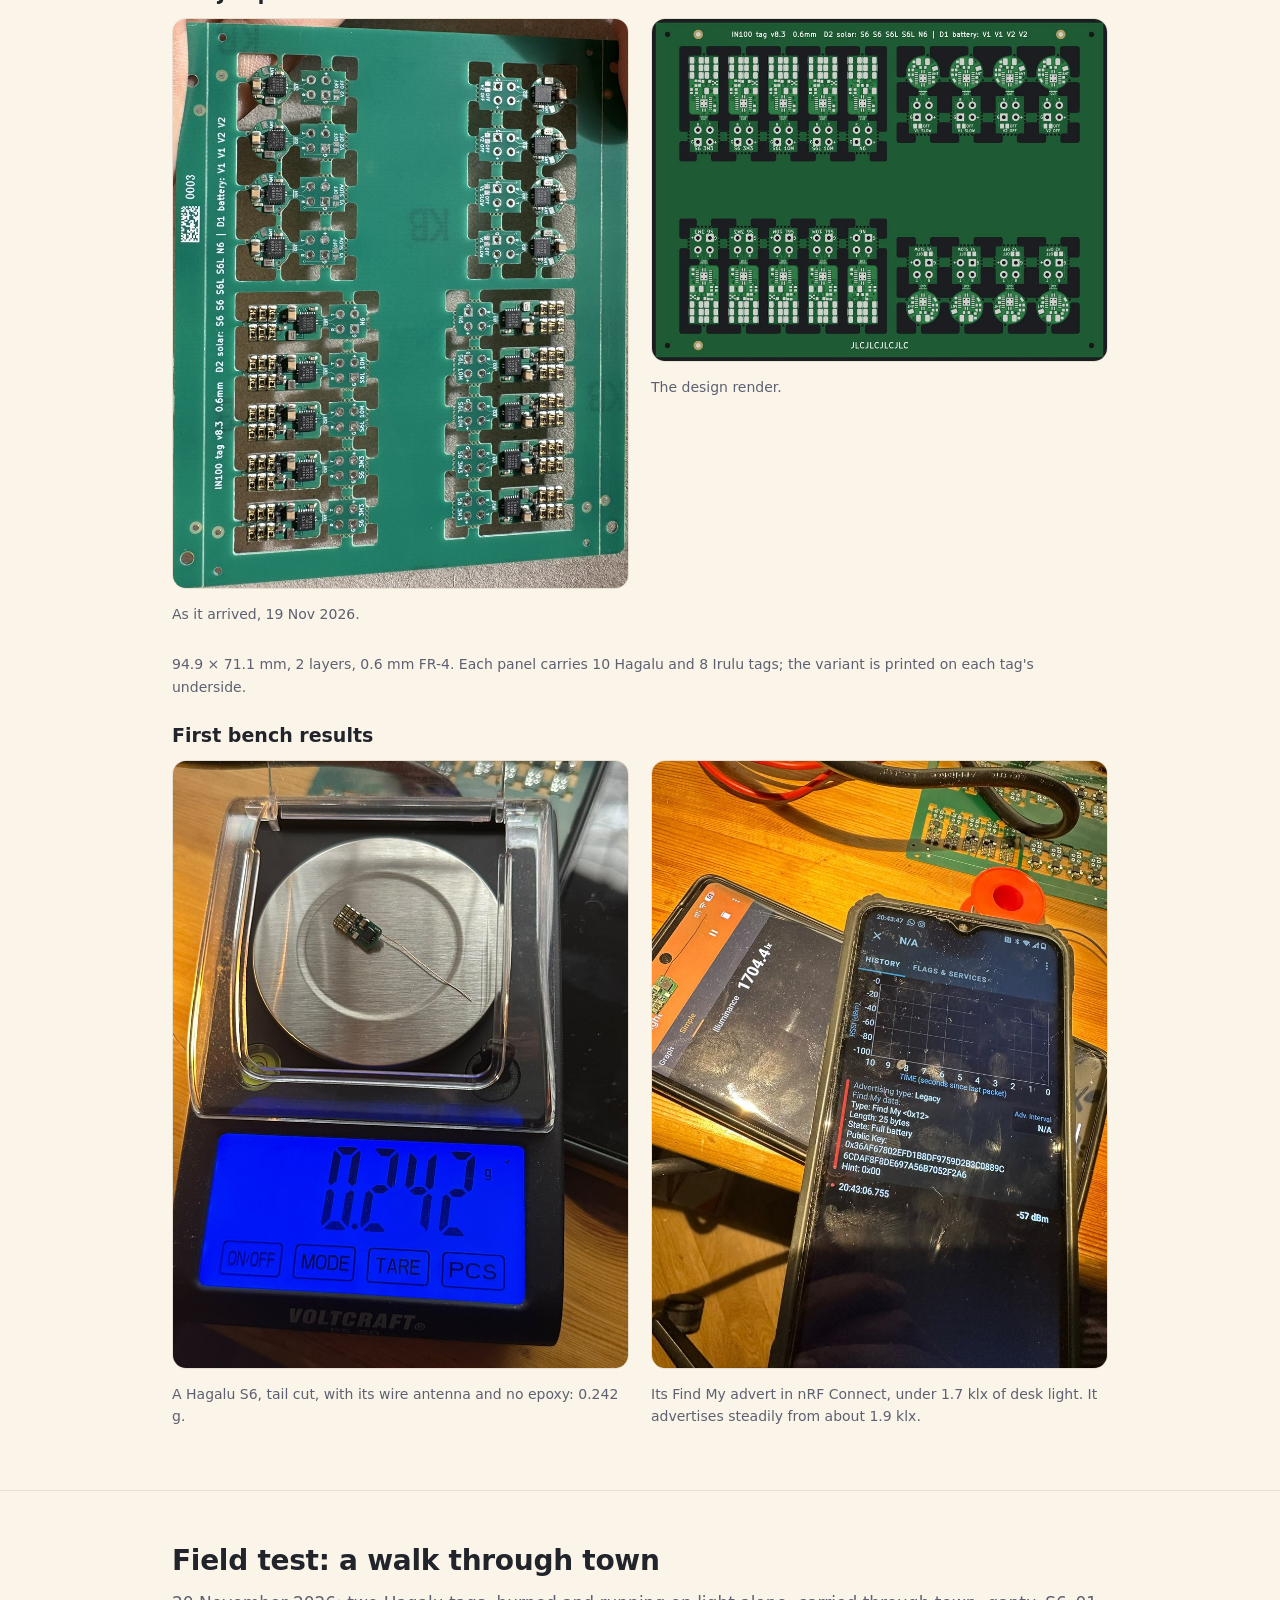
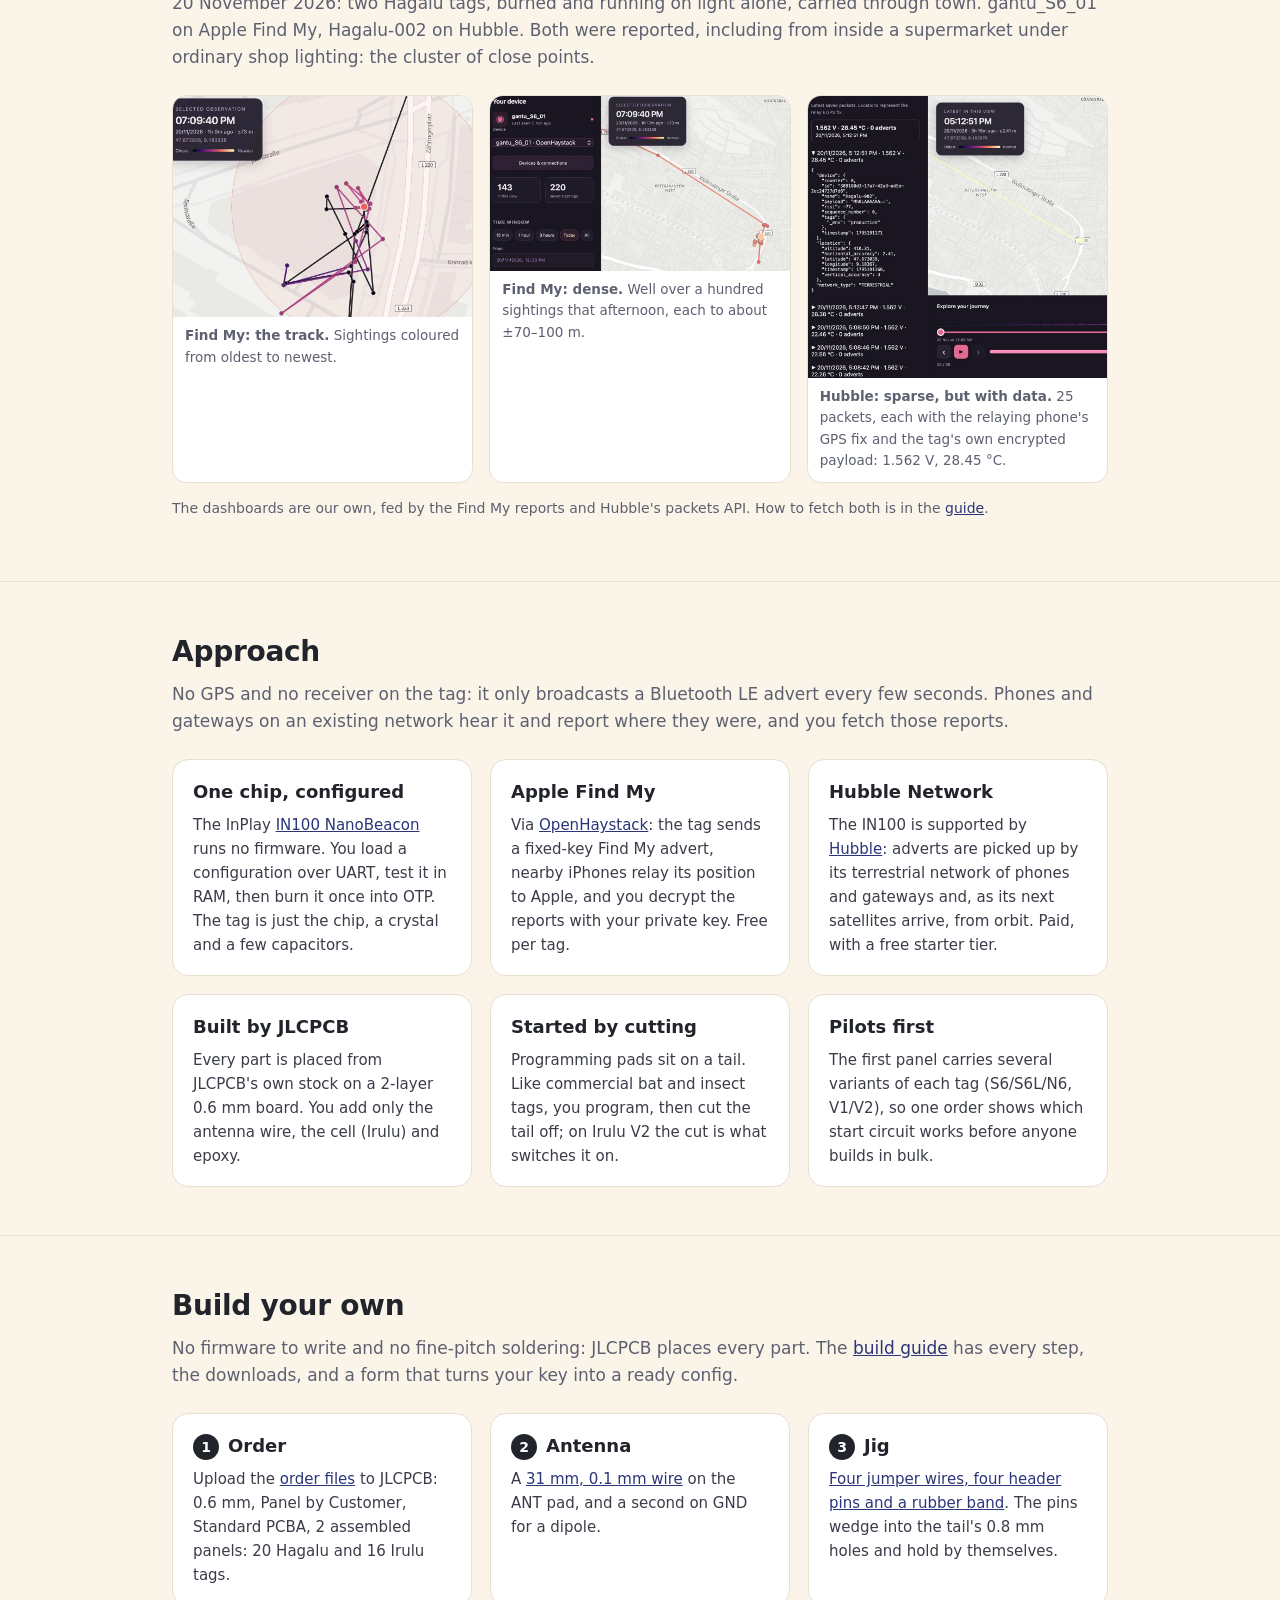
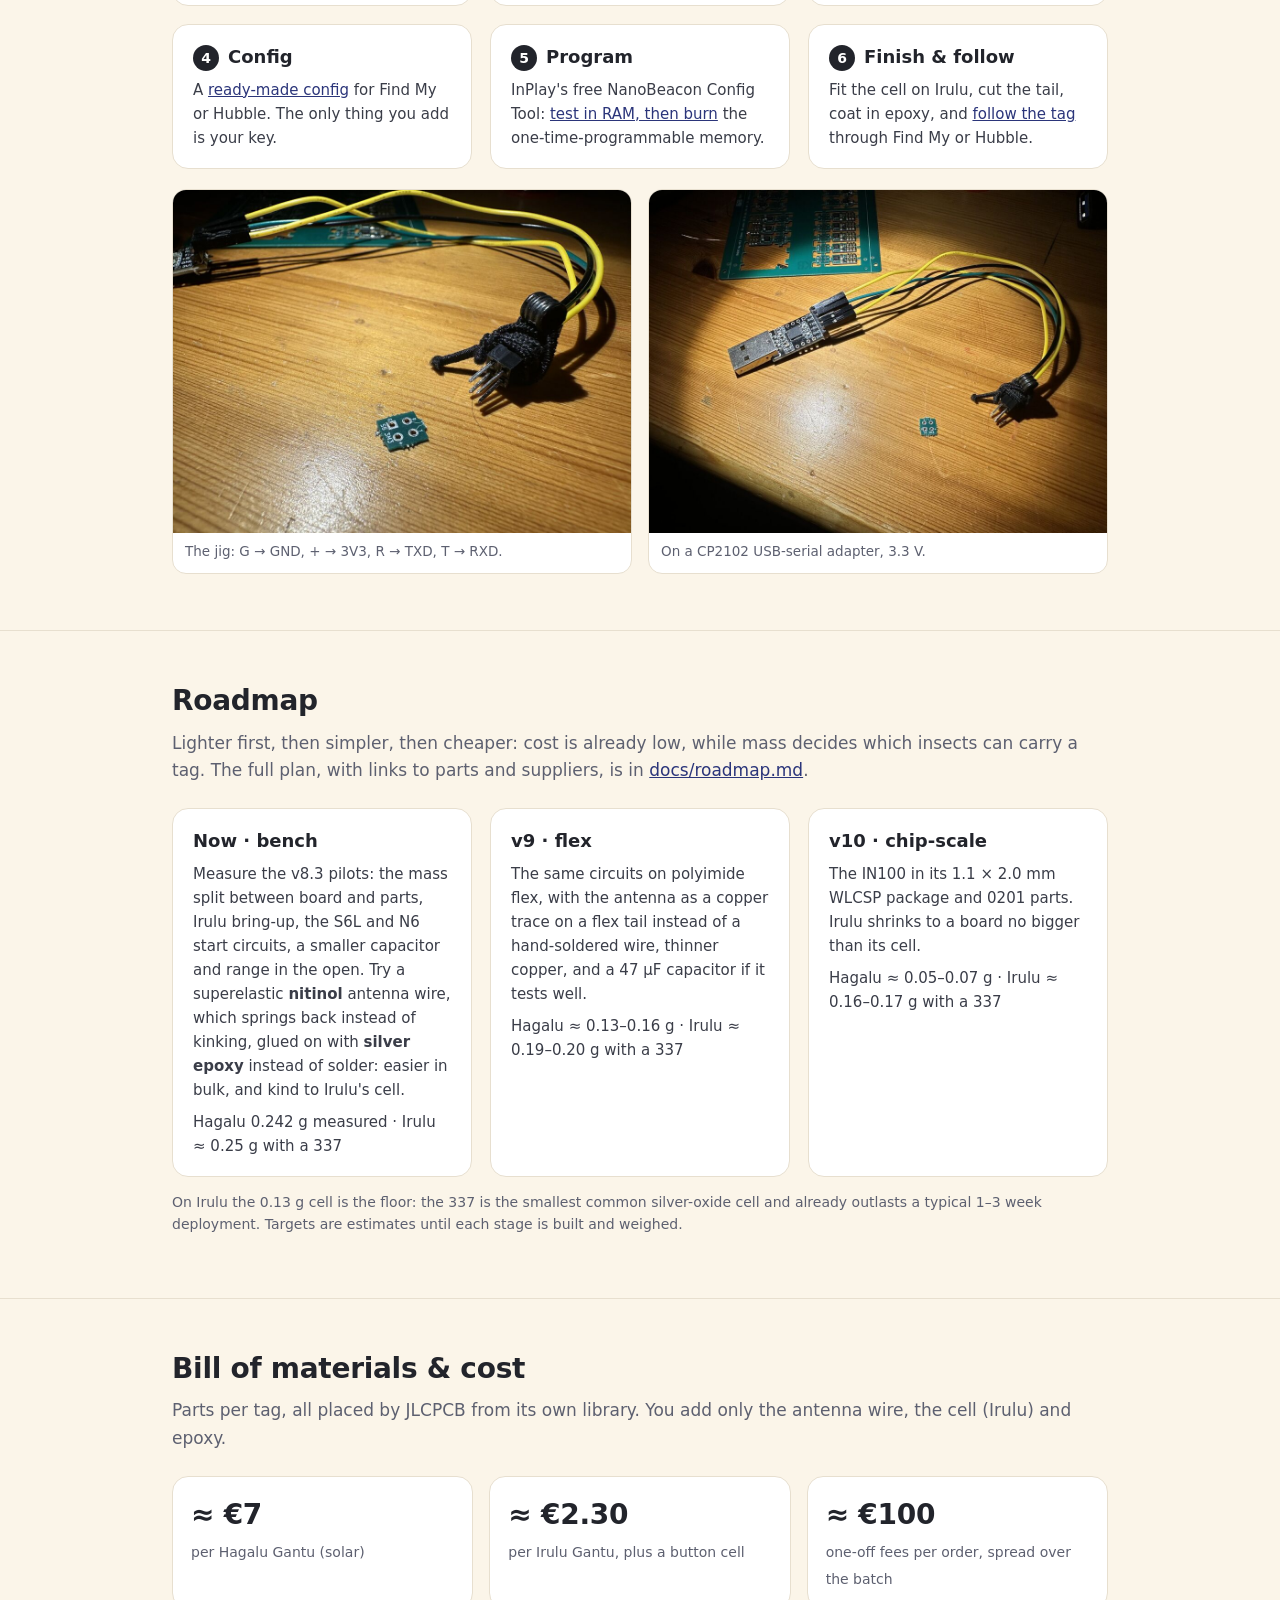
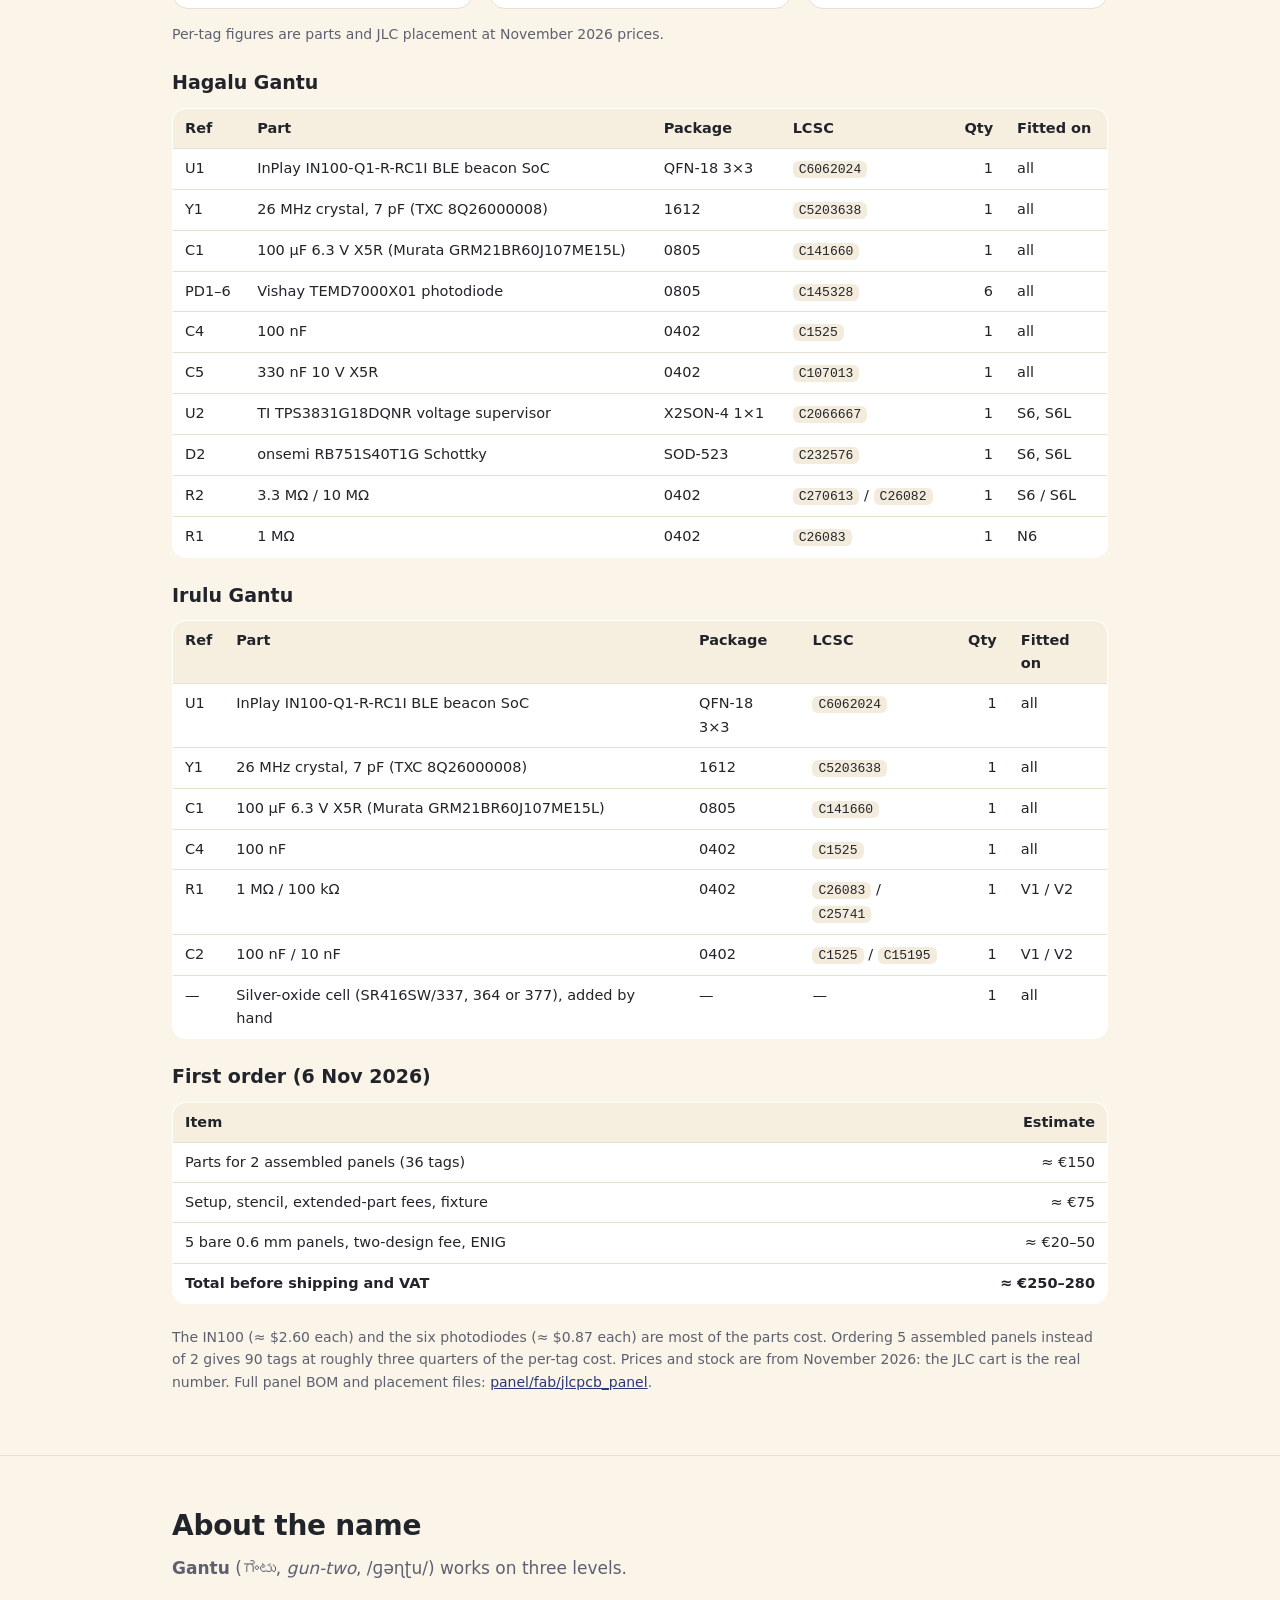
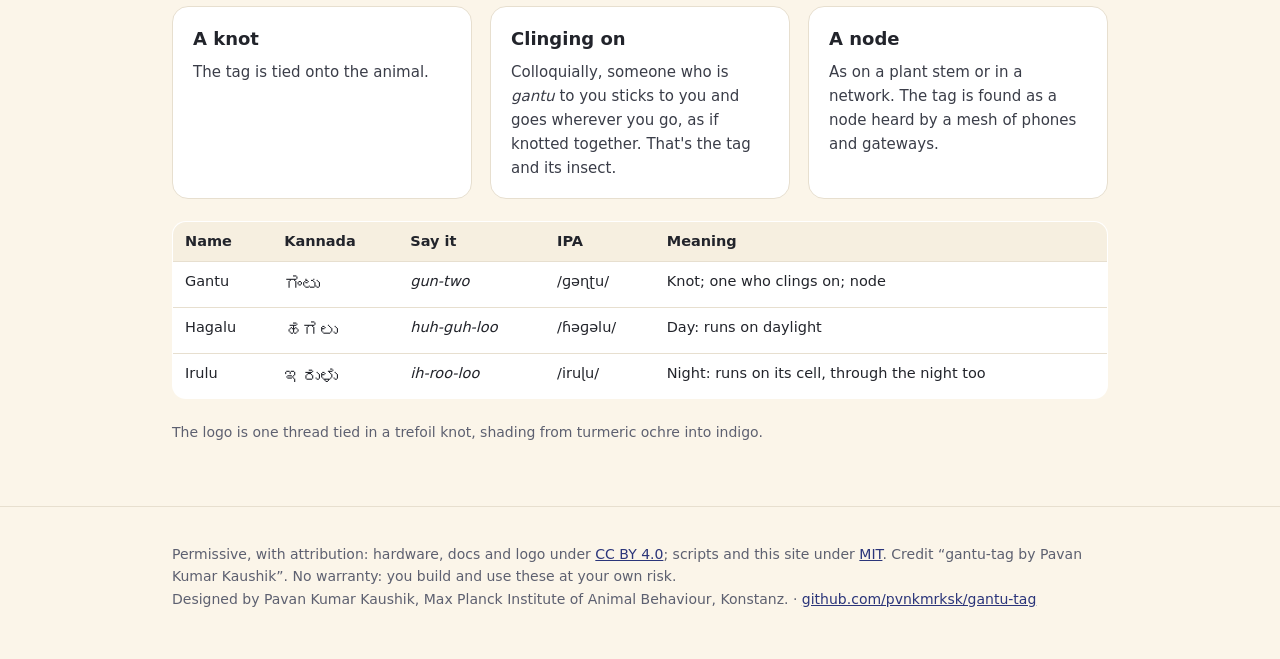
==== commit 8687f278: "Publish site from a35be0b" ====
--- a/index.html
+++ b/index.html
@@ -14,75 +14,12 @@
 <link rel="icon" type="image/png" sizes="32x32" href="img/favicon-32.png">
 <link rel="apple-touch-icon" href="img/apple-touch-icon.png">
 <meta name="theme-color" content="#FBF5E9">
-<style>
-:root{--bg:#FBF5E9;--card:#fff;--ink:#22242b;--muted:#5d6070;--line:#e7dfcf;--ochre:#c98a12;--indigo:#2B357A;--code:#f3ecdd}
-*{box-sizing:border-box}
-html{scroll-behavior:smooth}
-body{margin:0;background:var(--bg);color:var(--ink);font:17px/1.6 system-ui,-apple-system,"Segoe UI",Roboto,"Noto Sans","Noto Sans Kannada",sans-serif;-webkit-font-smoothing:antialiased}
-a{color:var(--indigo)}
-.wrap{max-width:980px;margin:0 auto;padding:0 22px}
-nav{position:sticky;top:0;z-index:5;background:rgba(251,245,233,.92);backdrop-filter:blur(8px);border-bottom:1px solid var(--line)}
-nav .wrap{display:flex;align-items:center;gap:18px;height:56px}
-nav .brand{display:flex;align-items:center;gap:10px;font-weight:700;text-decoration:none;color:var(--ink)}
-nav .brand img{width:28px;height:28px}
-nav .links{margin-left:auto;display:flex;gap:16px;font-size:15px}
-nav .links a{text-decoration:none;color:var(--muted)}
-nav .links a:hover{color:var(--ink)}
-@media(max-width:640px){nav .links a.opt{display:none}}
-header{padding:64px 0 40px;text-align:center}
-header img.logo{width:132px;height:132px}
-h1{font-size:clamp(34px,6vw,52px);line-height:1.1;margin:18px 0 6px;letter-spacing:-.02em}
-h1 .kn{font-weight:500;color:var(--muted)}
-.say{color:var(--muted);font-size:15px;margin:0 0 18px}
-.lede{font-size:20px;max-width:640px;margin:0 auto 26px;color:#3a3d48}
-.btns{display:flex;flex-wrap:wrap;gap:10px;justify-content:center}
-.btn{display:inline-block;padding:10px 18px;border-radius:999px;text-decoration:none;font-weight:600;font-size:15px;border:1px solid var(--ink);color:var(--ink)}
-.btn.primary{background:var(--ink);color:#fff}
-.note{background:#fff4d6;border:1px solid #f0d58f;border-radius:12px;padding:12px 16px;font-size:15px;max-width:720px;margin:30px auto 0}
-section{padding:48px 0;border-top:1px solid var(--line)}
-h2{font-size:28px;margin:0 0 6px;letter-spacing:-.01em}
-.sub{color:var(--muted);margin:0 0 24px}
-.tags{display:grid;grid-template-columns:1fr 1fr;gap:22px}
-@media(max-width:760px){.tags{grid-template-columns:1fr}}
-.card{background:var(--card);border:1px solid var(--line);border-radius:18px;overflow:hidden}
-.card .pics{display:grid;grid-template-columns:1fr 1fr;background:#24262c}
-.card .pics img{width:100%;display:block;aspect-ratio:1;object-fit:cover}
-.card .body{padding:18px 20px 20px}
-.card h3{margin:0;font-size:22px}
-.card h3 small{font-weight:500;color:var(--muted);font-size:16px;margin-left:6px}
-.card .k{font-size:14px;color:var(--muted);margin:2px 0 12px}
-dl{display:grid;grid-template-columns:max-content 1fr;gap:6px 14px;margin:0;font-size:15px}
-dt{color:var(--muted)}dd{margin:0}
-.panel img{width:100%;border-radius:14px;display:block;border:1px solid var(--line)}
-.steps{display:grid;grid-template-columns:repeat(3,1fr);gap:18px;counter-reset:s}
-@media(max-width:760px){.steps{grid-template-columns:1fr}}
-.step{background:var(--card);border:1px solid var(--line);border-radius:16px;padding:18px 20px}
-.step h3{margin:0 0 6px;font-size:18px}
-.steps:not(.nonum) .step h3::before{counter-increment:s;content:counter(s);display:inline-grid;place-items:center;width:26px;height:26px;border-radius:50%;background:var(--ink);color:#fff;font-size:14px;margin-right:9px}
-.step p{margin:0;font-size:15px;color:#3a3d48}
-table{width:100%;border-collapse:collapse;font-size:14.5px;background:var(--card);border:1px solid var(--line);border-radius:14px;overflow:hidden}
-th,td{text-align:left;padding:8px 12px;border-bottom:1px solid var(--line);vertical-align:top}
-th{background:#f6efe0;font-weight:600}
-tr:last-child td{border-bottom:0}
-td.n,th.n{text-align:right;white-space:nowrap}
-code{background:var(--code);padding:1px 6px;border-radius:6px;font-size:.9em}
-.tw{overflow-x:auto;margin-bottom:22px}
-.bomgrid{display:grid;grid-template-columns:1fr;gap:6px}
-h3.t{font-size:19px;margin:22px 0 10px}
-.cost{display:grid;grid-template-columns:repeat(3,1fr);gap:16px;margin-bottom:20px}
-@media(max-width:760px){.cost{grid-template-columns:1fr}}
-.stat{background:var(--card);border:1px solid var(--line);border-radius:16px;padding:16px 18px}
-.stat b{display:block;font-size:28px;letter-spacing:-.01em}
-.stat span{color:var(--muted);font-size:14px}
-.small{font-size:14px;color:var(--muted)}
-footer{padding:36px 0 60px;border-top:1px solid var(--line);color:var(--muted);font-size:14px}
-.name td:nth-child(2){font-size:18px}
-</style>
+<link rel="stylesheet" href="style.css">
 </head>
 <body>
 <nav><div class="wrap">
   <a class="brand" href="#top"><img src="img/gantu.svg" alt="">gantu-tag</a>
-  <div class="links"><a href="#tags">Tags</a><a href="#approach" class="opt">Approach</a><a href="#build" class="opt">Build</a><a href="#roadmap">Roadmap</a><a href="#bom">BOM &amp; cost</a><a href="https://github.com/pvnkmrksk/gantu-tag">GitHub</a></div>
+  <div class="links"><a href="#tags">Tags</a><a href="#field" class="opt">Field test</a><a href="guide.html"><b>Build guide</b></a><a href="#roadmap" class="opt">Roadmap</a><a href="#bom" class="opt">BOM &amp; cost</a><a href="https://github.com/pvnkmrksk/gantu-tag">GitHub</a></div>
 </div></nav>
 
 <header id="top"><div class="wrap">
@@ -91,10 +28,11 @@
   <p class="say"><i>gun-two</i> · /ɡəɳʈu/ · Kannada for a knot, a companion that clings on, and a node</p>
   <p class="lede">Open, tiny Bluetooth LE tracking tags for insects that anyone can order assembled from JLCPCB, from about €2.30 a tag, then finish by hand.</p>
   <div class="btns">
-    <a class="btn primary" href="https://github.com/pvnkmrksk/gantu-tag">View on GitHub</a>
-    <a class="btn" href="https://github.com/pvnkmrksk/gantu-tag/raw/main/order/insect_tag_v8.3_jlc_order.zip">Download the JLC order files</a>
-  </div>
-  <p class="note"><b>Early pilots.</b> The first panels arrived assembled from JLCPCB on 19 November 2026; the same evening, a Hagalu S6 was reported through Apple Find My three times in 20 minutes (±76–102 m). It advertises steadily from about 1.9 klx and weighs 0.242 g with its wire antenna. Other masses, lifetimes and costs are still design estimates.</p>
+    <a class="btn primary" href="guide.html">Build guide, step by step</a>
+    <a class="btn" href="guide.html#downloads">Downloads</a>
+    <a class="btn" href="https://github.com/pvnkmrksk/gantu-tag">View on GitHub</a>
+  </div>
+  <p class="note"><b>Early pilots.</b> The first panels arrived assembled from JLCPCB on 19 November 2026; the same evening, a Hagalu S6 was reported through Apple Find My three times in 20 minutes (±76–102 m). It advertises steadily from about 1.9 klx and weighs 0.242 g with its wire antenna. On 20 November two burned Hagalu tags, on light alone, were followed on a walk through town, one on Find My and one on Hubble (<a href="#field">below</a>). Other masses, lifetimes and costs are still design estimates.</p>
 </div></header>
 
 <section id="tags"><div class="wrap">
@@ -145,6 +83,17 @@
   </div>
 </div></section>
 
+<section id="field"><div class="wrap">
+  <h2>Field test: a walk through town</h2>
+  <p class="sub">20 November 2026: two Hagalu tags, burned and running on light alone, carried through town. gantu_S6_01 on Apple Find My, Hagalu-002 on Hubble. Both were reported, including from inside a supermarket under ordinary shop lighting: the cluster of close points.</p>
+  <div class="figs">
+    <figure><img src="img/walk-findmy-track.jpg" alt="Map of Find My sightings of a Hagalu tag, coloured from oldest to newest" loading="lazy"><figcaption><b>Find My: the track.</b> Sightings coloured from oldest to newest.</figcaption></figure>
+    <figure><img src="img/walk-findmy-sightings.jpg" alt="Dashboard listing 143 Find My sightings in view and 220 saved" loading="lazy"><figcaption><b>Find My: dense.</b> Well over a hundred sightings that afternoon, each to about ±70–100 m.</figcaption></figure>
+    <figure><img src="img/walk-hubble-payload.jpg" alt="A Hubble packet decoded as 1.562 V, 28.45 degrees C, 0 adverts, with the relay's GPS fix" loading="lazy"><figcaption><b>Hubble: sparse, but with data.</b> 25 packets, each with the relaying phone's GPS fix and the tag's own encrypted payload: 1.562 V, 28.45 °C.</figcaption></figure>
+  </div>
+  <p class="small">The dashboards are our own, fed by the Find My reports and Hubble's packets API. How to fetch both is in the <a href="guide.html#follow">guide</a>.</p>
+</div></section>
+
 <section id="approach"><div class="wrap">
   <h2>Approach</h2>
   <p class="sub">No GPS and no receiver on the tag: it only broadcasts a Bluetooth LE advert every few seconds. Phones and gateways on an existing network hear it and report where they were, and you fetch those reports.</p>
@@ -160,19 +109,26 @@
 
 <section id="build"><div class="wrap">
   <h2>Build your own</h2>
-  <p class="sub">No firmware to write and no soldering of fine-pitch parts: JLCPCB places everything.</p>
+  <p class="sub">No firmware to write and no fine-pitch soldering: JLCPCB places every part. The <a href="guide.html">build guide</a> has every step, the downloads, and a form that turns your key into a ready config.</p>
   <div class="steps">
-    <div class="step"><h3>Order</h3><p>Upload the <a href="https://github.com/pvnkmrksk/gantu-tag/tree/main/order">order files</a> to JLCPCB: 0.6 mm, Panel by Customer, Standard PCBA, 2 assembled panels. Check the placement preview against the list in the order notes.</p></div>
-    <div class="step"><h3>Program</h3><p>Four wires from a 3.3 V USB-serial adapter to the tail's 2.54 mm pads, and InPlay's NanoBeacon Config Tool. Test in RAM, then burn. See the <a href="https://github.com/pvnkmrksk/gantu-tag/blob/main/docs/programming.md">programming guide</a>.</p></div>
-    <div class="step"><h3>Finish</h3><p>Break the tag out, solder a ~31 mm antenna wire, fit the cell on Irulu, cut the tail and coat in epoxy. Steps for <a href="https://github.com/pvnkmrksk/gantu-tag/blob/main/hagalu/README.md">Hagalu</a> and <a href="https://github.com/pvnkmrksk/gantu-tag/blob/main/irulu/README.md">Irulu</a>.</p></div>
+    <div class="step"><h3>Order</h3><p>Upload the <a href="guide.html#order">order files</a> to JLCPCB: 0.6 mm, Panel by Customer, Standard PCBA, 2 assembled panels: 20 Hagalu and 16 Irulu tags.</p></div>
+    <div class="step"><h3>Antenna</h3><p>A <a href="guide.html#antenna">31 mm, 0.1 mm wire</a> on the ANT pad, and a second on GND for a dipole.</p></div>
+    <div class="step"><h3>Jig</h3><p><a href="guide.html#jig">Four jumper wires, four header pins and a rubber band</a>. The pins wedge into the tail's 0.8 mm holes and hold by themselves.</p></div>
+    <div class="step"><h3>Config</h3><p>A <a href="guide.html#configure">ready-made config</a> for Find My or Hubble. The only thing you add is your key.</p></div>
+    <div class="step"><h3>Program</h3><p>InPlay's free NanoBeacon Config Tool: <a href="guide.html#program">test in RAM, then burn</a> the one-time-programmable memory.</p></div>
+    <div class="step"><h3>Finish &amp; follow</h3><p>Fit the cell on Irulu, cut the tail, coat in epoxy, and <a href="guide.html#follow">follow the tag</a> through Find My or Hubble.</p></div>
+  </div>
+  <div class="figs" style="margin-top:20px">
+    <figure><img src="img/jig-pins-rubber-band.jpg" alt="Four header pins in jumper wires, held square by an elastic band, next to a tail with holes marked G, R, T and +" loading="lazy"><figcaption>The jig: G → GND, + → 3V3, R → TXD, T → RXD.</figcaption></figure>
+    <figure><img src="img/jig-cp2102-dupont.jpg" alt="The jig wired to a CP2102 USB-serial adapter" loading="lazy"><figcaption>On a CP2102 USB-serial adapter, 3.3 V.</figcaption></figure>
   </div>
 </div></section>
 
 <section id="roadmap"><div class="wrap">
   <h2>Roadmap</h2>
-  <p class="sub">Lighter first, then simpler, then cheaper: cost is already low, while mass decides which insects can carry a tag. The full plan is in <a href="https://github.com/pvnkmrksk/gantu-tag/blob/main/docs/roadmap.md">docs/roadmap.md</a>.</p>
+  <p class="sub">Lighter first, then simpler, then cheaper: cost is already low, while mass decides which insects can carry a tag. The full plan, with links to parts and suppliers, is in <a href="https://github.com/pvnkmrksk/gantu-tag/blob/main/docs/roadmap.md">docs/roadmap.md</a>.</p>
   <div class="steps nonum">
-    <div class="step"><h3>Now · bench</h3><p>Measure the v8.3 pilots: the mass split between board and parts, Irulu bring-up, the S6L and N6 start circuits, a smaller capacitor, range in the open, and Hubble.</p><p class="small" style="margin-top:8px">Hagalu 0.242 g measured · Irulu ≈ 0.25 g with a 337</p></div>
+    <div class="step"><h3>Now · bench</h3><p>Measure the v8.3 pilots: the mass split between board and parts, Irulu bring-up, the S6L and N6 start circuits, a smaller capacitor and range in the open. Try a superelastic <b>nitinol</b> antenna wire, which springs back instead of kinking, glued on with <b>silver epoxy</b> instead of solder: easier in bulk, and kind to Irulu's cell.</p><p class="small" style="margin-top:8px">Hagalu 0.242 g measured · Irulu ≈ 0.25 g with a 337</p></div>
     <div class="step"><h3>v9 · flex</h3><p>The same circuits on polyimide flex, with the antenna as a copper trace on a flex tail instead of a hand-soldered wire, thinner copper, and a 47 µF capacitor if it tests well.</p><p class="small" style="margin-top:8px">Hagalu ≈ 0.13–0.16 g · Irulu ≈ 0.19–0.20 g with a 337</p></div>
     <div class="step"><h3>v10 · chip-scale</h3><p>The IN100 in its 1.1 × 2.0 mm WLCSP package and 0201 parts. Irulu shrinks to a board no bigger than its cell.</p><p class="small" style="margin-top:8px">Hagalu ≈ 0.05–0.07 g · Irulu ≈ 0.16–0.17 g with a 337</p></div>
   </div>
--- a/style.css
+++ b/style.css
@@ -0,0 +1,93 @@
+:root{--bg:#FBF5E9;--card:#fff;--ink:#22242b;--muted:#5d6070;--line:#e7dfcf;--ochre:#c98a12;--indigo:#2B357A;--code:#f3ecdd}
+*{box-sizing:border-box}
+html{scroll-behavior:smooth}
+body{margin:0;background:var(--bg);color:var(--ink);font:17px/1.6 system-ui,-apple-system,"Segoe UI",Roboto,"Noto Sans","Noto Sans Kannada",sans-serif;-webkit-font-smoothing:antialiased}
+a{color:var(--indigo)}
+.wrap{max-width:980px;margin:0 auto;padding:0 22px}
+nav{position:sticky;top:0;z-index:5;background:rgba(251,245,233,.92);backdrop-filter:blur(8px);border-bottom:1px solid var(--line)}
+nav .wrap{display:flex;align-items:center;gap:18px;height:56px}
+nav .brand{display:flex;align-items:center;gap:10px;font-weight:700;text-decoration:none;color:var(--ink);white-space:nowrap}
+nav .brand img{width:28px;height:28px}
+nav .links{margin-left:auto;display:flex;gap:16px;font-size:15px}
+nav .links a{text-decoration:none;color:var(--muted);white-space:nowrap}
+nav .links a:hover{color:var(--ink)}
+@media(max-width:640px){nav .links a.opt{display:none}nav .links{gap:12px}}
+header{padding:64px 0 40px;text-align:center}
+header img.logo{width:132px;height:132px}
+h1{font-size:clamp(34px,6vw,52px);line-height:1.1;margin:18px 0 6px;letter-spacing:-.02em}
+h1 .kn{font-weight:500;color:var(--muted)}
+.say{color:var(--muted);font-size:15px;margin:0 0 18px}
+.lede{font-size:20px;max-width:640px;margin:0 auto 26px;color:#3a3d48}
+.btns{display:flex;flex-wrap:wrap;gap:10px;justify-content:center}
+.btn{display:inline-block;padding:10px 18px;border-radius:999px;text-decoration:none;font-weight:600;font-size:15px;border:1px solid var(--ink);color:var(--ink)}
+.btn.primary{background:var(--ink);color:#fff}
+.note{background:#fff4d6;border:1px solid #f0d58f;border-radius:12px;padding:12px 16px;font-size:15px;max-width:720px;margin:30px auto 0}
+section{padding:48px 0;border-top:1px solid var(--line)}
+h2{font-size:28px;margin:0 0 6px;letter-spacing:-.01em}
+.sub{color:var(--muted);margin:0 0 24px}
+.tags{display:grid;grid-template-columns:1fr 1fr;gap:22px}
+@media(max-width:760px){.tags{grid-template-columns:1fr}}
+.card{background:var(--card);border:1px solid var(--line);border-radius:18px;overflow:hidden}
+.card .pics{display:grid;grid-template-columns:1fr 1fr;background:#24262c}
+.card .pics img{width:100%;display:block;aspect-ratio:1;object-fit:cover}
+.card .body{padding:18px 20px 20px}
+.card h3{margin:0;font-size:22px}
+.card h3 small{font-weight:500;color:var(--muted);font-size:16px;margin-left:6px}
+.card .k{font-size:14px;color:var(--muted);margin:2px 0 12px}
+dl{display:grid;grid-template-columns:max-content 1fr;gap:6px 14px;margin:0;font-size:15px}
+dt{color:var(--muted)}dd{margin:0}
+.panel img{width:100%;border-radius:14px;display:block;border:1px solid var(--line)}
+.steps{display:grid;grid-template-columns:repeat(3,1fr);gap:18px;counter-reset:s}
+@media(max-width:760px){.steps{grid-template-columns:1fr}}
+.step{background:var(--card);border:1px solid var(--line);border-radius:16px;padding:18px 20px}
+.step h3{margin:0 0 6px;font-size:18px}
+.steps:not(.nonum) .step h3::before{counter-increment:s;content:counter(s);display:inline-grid;place-items:center;width:26px;height:26px;border-radius:50%;background:var(--ink);color:#fff;font-size:14px;margin-right:9px}
+.step p{margin:0;font-size:15px;color:#3a3d48}
+table{width:100%;border-collapse:collapse;font-size:14.5px;background:var(--card);border:1px solid var(--line);border-radius:14px;overflow:hidden}
+th,td{text-align:left;padding:8px 12px;border-bottom:1px solid var(--line);vertical-align:top}
+th{background:#f6efe0;font-weight:600}
+tr:last-child td{border-bottom:0}
+td.n,th.n{text-align:right;white-space:nowrap}
+code{background:var(--code);padding:1px 6px;border-radius:6px;font-size:.9em;overflow-wrap:anywhere}
+.tw{overflow-x:auto;margin-bottom:22px}
+.bomgrid{display:grid;grid-template-columns:1fr;gap:6px}
+h3.t{font-size:19px;margin:22px 0 10px}
+.cost{display:grid;grid-template-columns:repeat(3,1fr);gap:16px;margin-bottom:20px}
+@media(max-width:760px){.cost{grid-template-columns:1fr}}
+.stat{background:var(--card);border:1px solid var(--line);border-radius:16px;padding:16px 18px}
+.stat b{display:block;font-size:28px;letter-spacing:-.01em}
+.stat span{color:var(--muted);font-size:14px}
+.small{font-size:14px;color:var(--muted)}
+footer{padding:36px 0 60px;border-top:1px solid var(--line);color:var(--muted);font-size:14px}
+.name td:nth-child(2){font-size:18px}
+/* guide page */
+.toc{display:flex;flex-wrap:wrap;gap:8px;justify-content:center;margin:22px auto 0;max-width:820px}
+.toc a{font-size:14px;padding:6px 12px;border:1px solid var(--line);border-radius:999px;background:var(--card);text-decoration:none;color:var(--ink)}
+.toc a:hover{border-color:var(--ink)}
+.guide h2 .n{display:inline-grid;place-items:center;width:34px;height:34px;border-radius:50%;background:var(--ink);color:#fff;font-size:17px;margin-right:10px;vertical-align:3px}
+.guide ol,.guide ul{padding-left:22px}
+.guide li{margin:6px 0}
+.guide h3{font-size:19px;margin:26px 0 8px}
+.figs{display:grid;grid-template-columns:repeat(auto-fit,minmax(240px,1fr));gap:16px;margin:16px 0 8px}
+.figs figure{margin:0;background:var(--card);border:1px solid var(--line);border-radius:14px;overflow:hidden}
+.figs img{width:100%;display:block}
+.figs figcaption{font-size:13.5px;color:var(--muted);padding:8px 12px 10px}
+.warn{background:#fdecea;border:1px solid #f1b8b0;border-radius:12px;padding:10px 14px;font-size:15px;margin:14px 0}
+.tip{background:#eef1fb;border:1px solid #c9d0ef;border-radius:12px;padding:10px 14px;font-size:15px;margin:14px 0}
+.dl{display:grid;grid-template-columns:repeat(auto-fit,minmax(260px,1fr));gap:12px;margin:14px 0}
+.dl a{display:block;background:var(--card);border:1px solid var(--line);border-radius:14px;padding:12px 14px;text-decoration:none;color:var(--ink)}
+.dl a:hover{border-color:var(--ink)}
+.dl a b{display:block;font-size:15px}
+.dl a span{font-size:13.5px;color:var(--muted)}
+.tool{background:var(--card);border:1px solid var(--line);border-radius:18px;padding:18px 20px;margin:14px 0}
+.tool h3{margin-top:0}
+.tool label{display:block;font-size:14px;color:var(--muted);margin:10px 0 4px}
+.tool input[type=text],.tool textarea{width:100%;font:15px ui-monospace,SFMono-Regular,Menlo,monospace;padding:9px 11px;border:1px solid var(--line);border-radius:10px;background:#fffdf8;color:var(--ink)}
+.tool button{margin-top:12px;margin-right:8px;padding:9px 16px;border-radius:999px;border:1px solid var(--ink);background:var(--ink);color:#fff;font-weight:600;font-size:14.5px;cursor:pointer}
+.tool button.ghost{background:transparent;color:var(--ink)}
+.out{margin-top:12px;font-size:14.5px}
+.out pre{white-space:pre-wrap;word-break:break-all;background:var(--code);padding:10px 12px;border-radius:10px;font-size:13px;margin:6px 0}
+.err{color:#b3261e;font-weight:600}
+.tabs{display:flex;gap:8px;margin-bottom:6px}
+.tabs button{margin:0;background:transparent;color:var(--ink)}
+.tabs button.on{background:var(--ink);color:#fff}
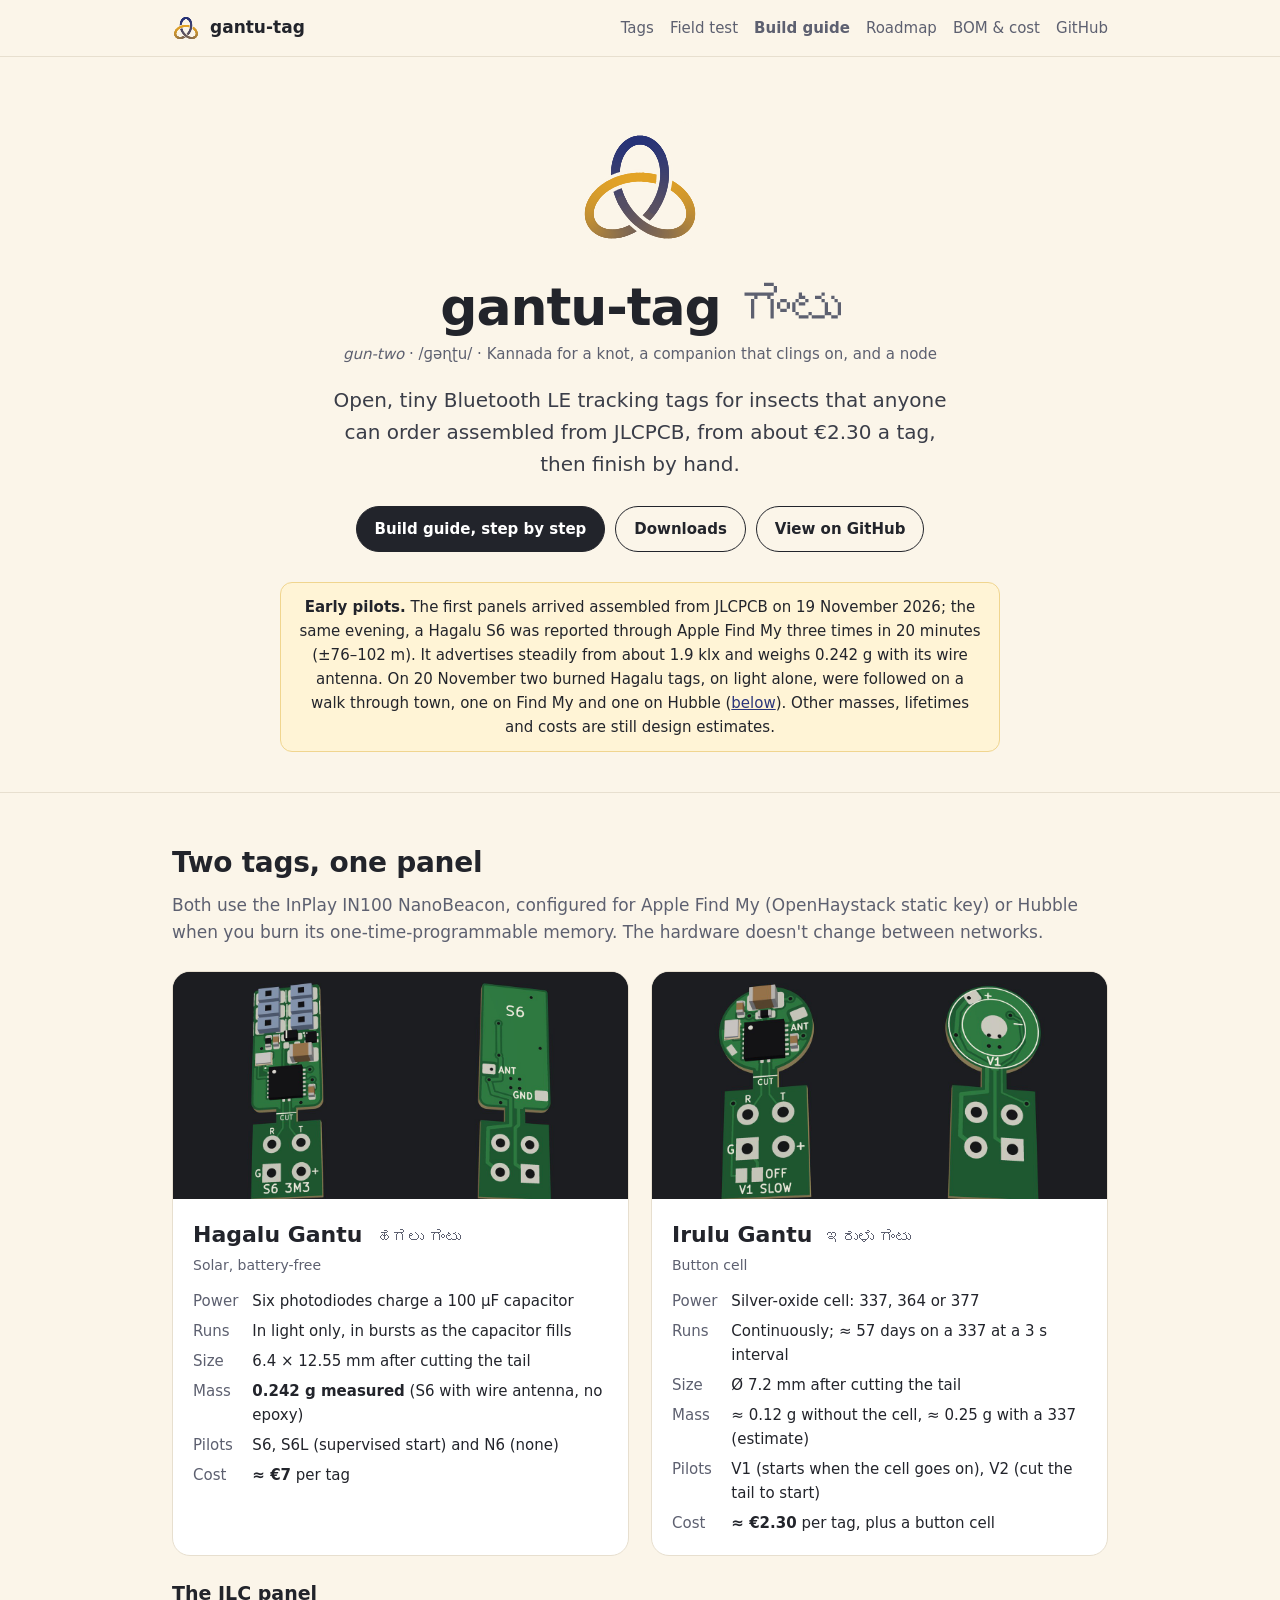
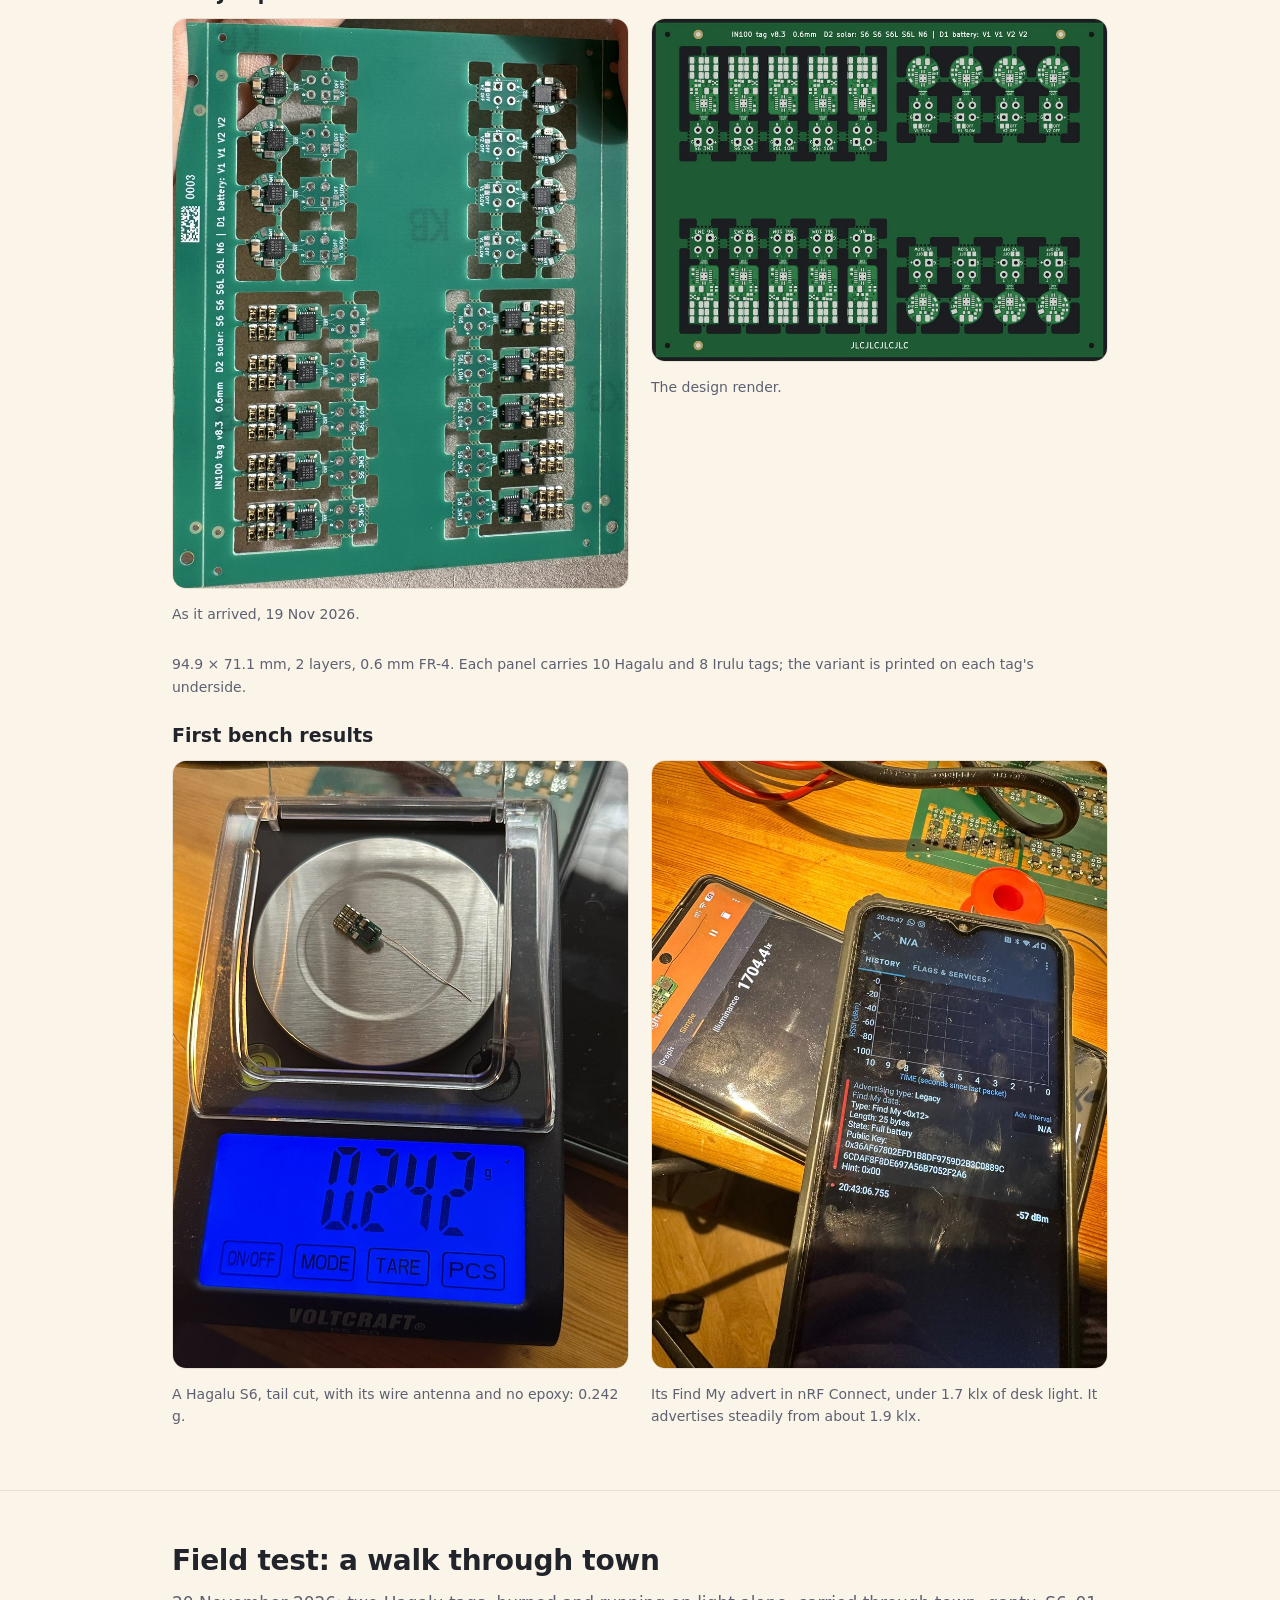
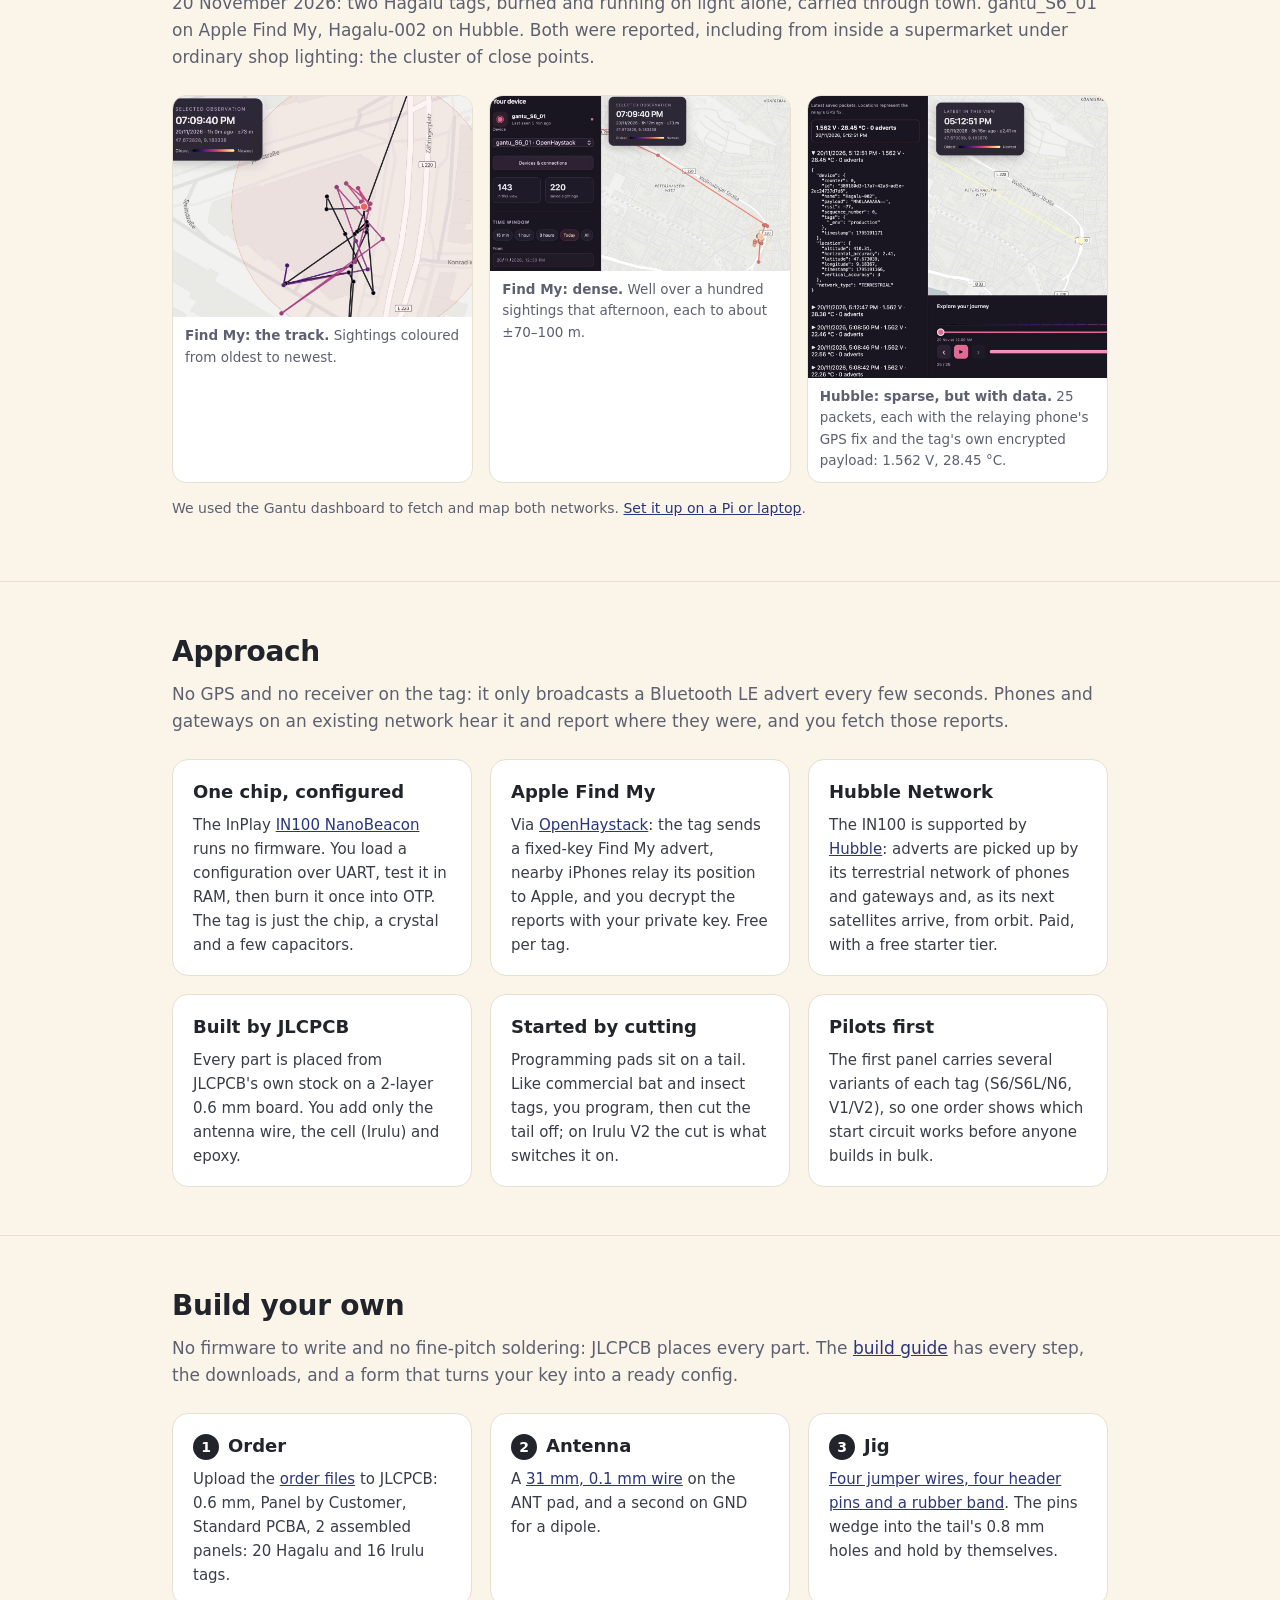
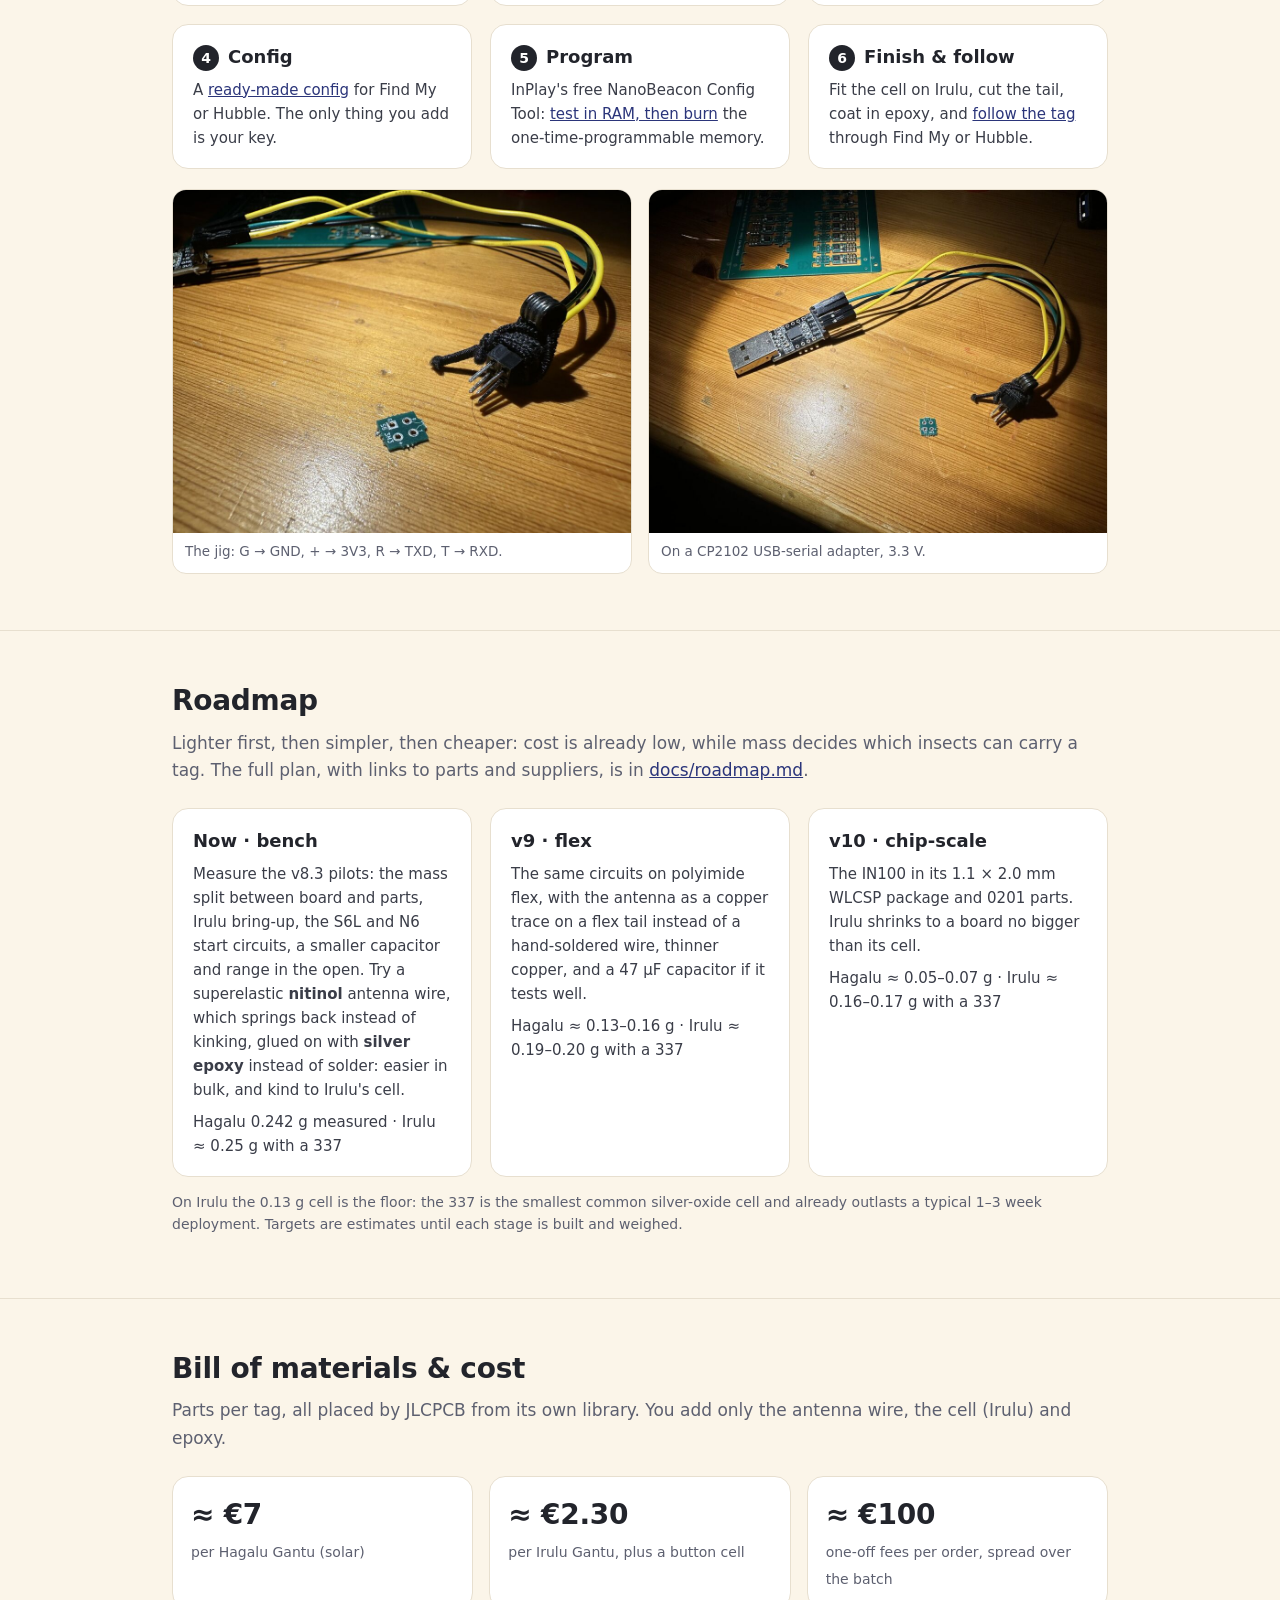
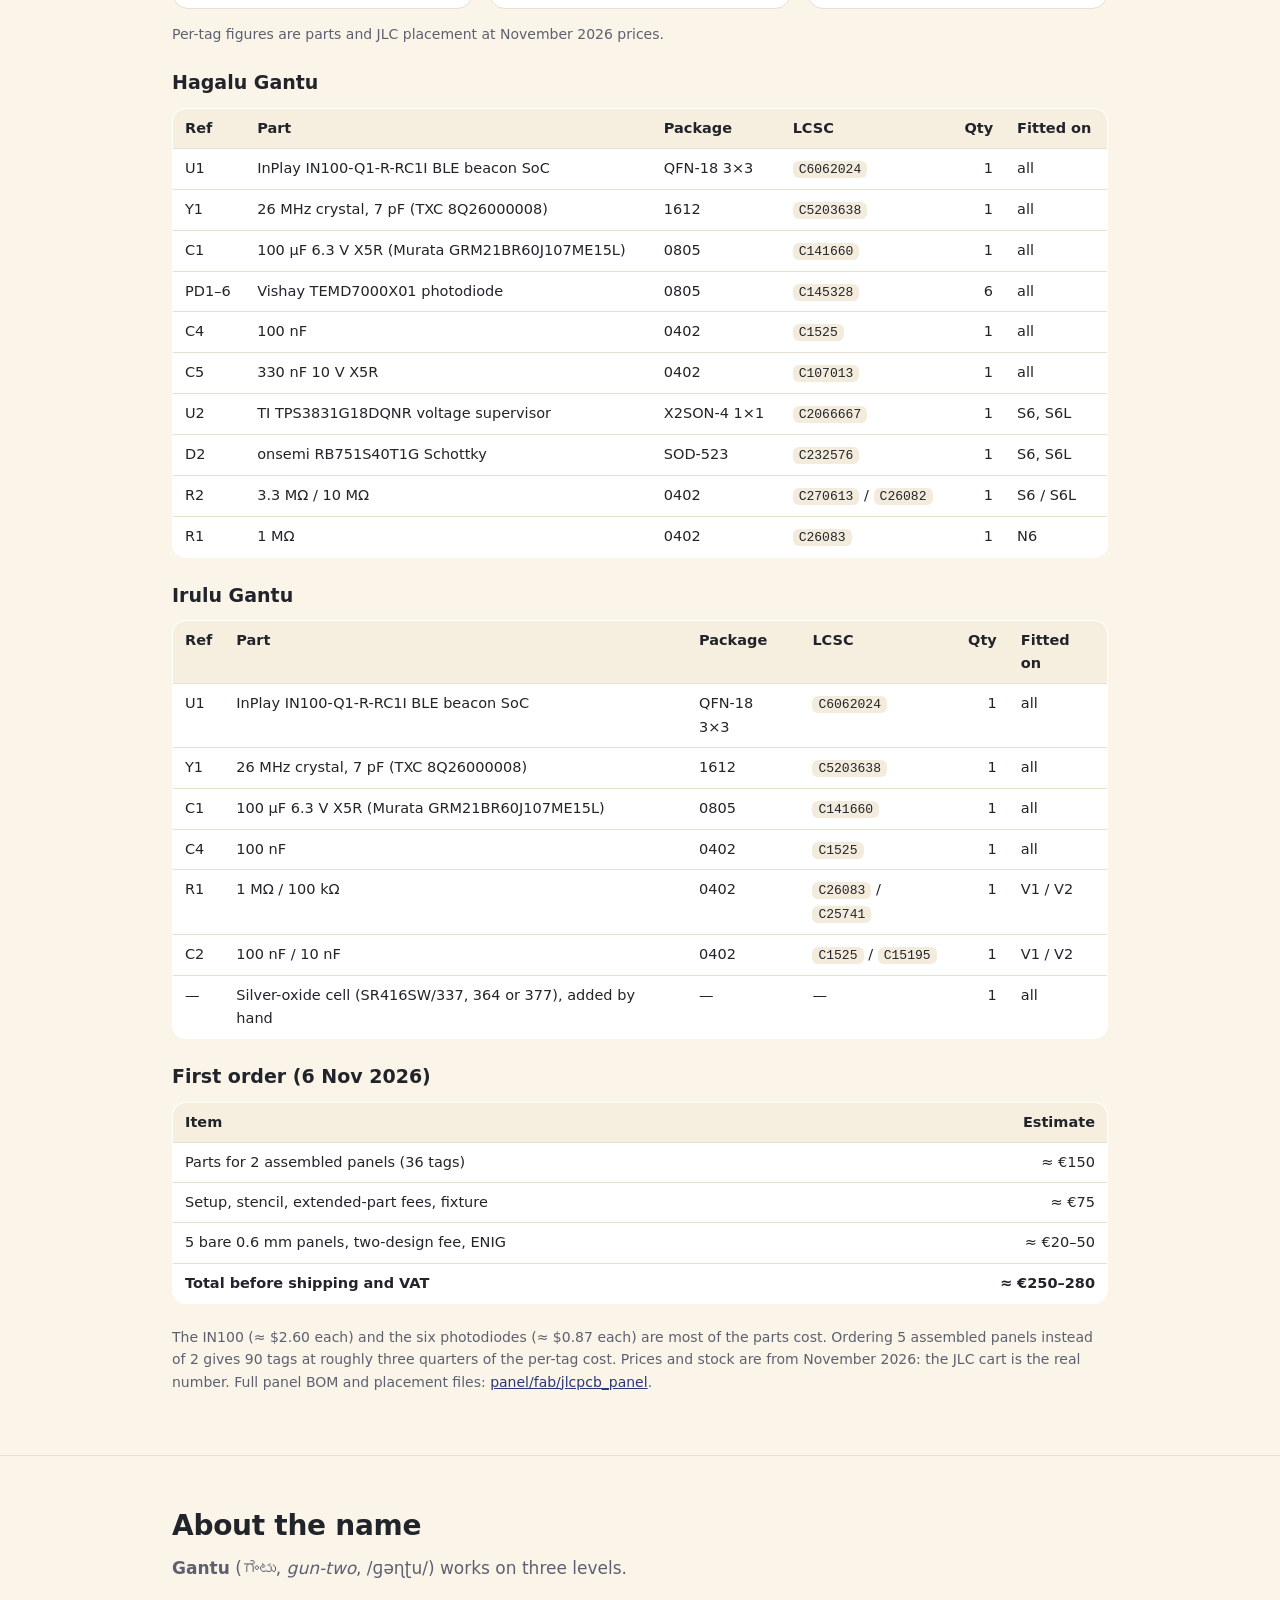
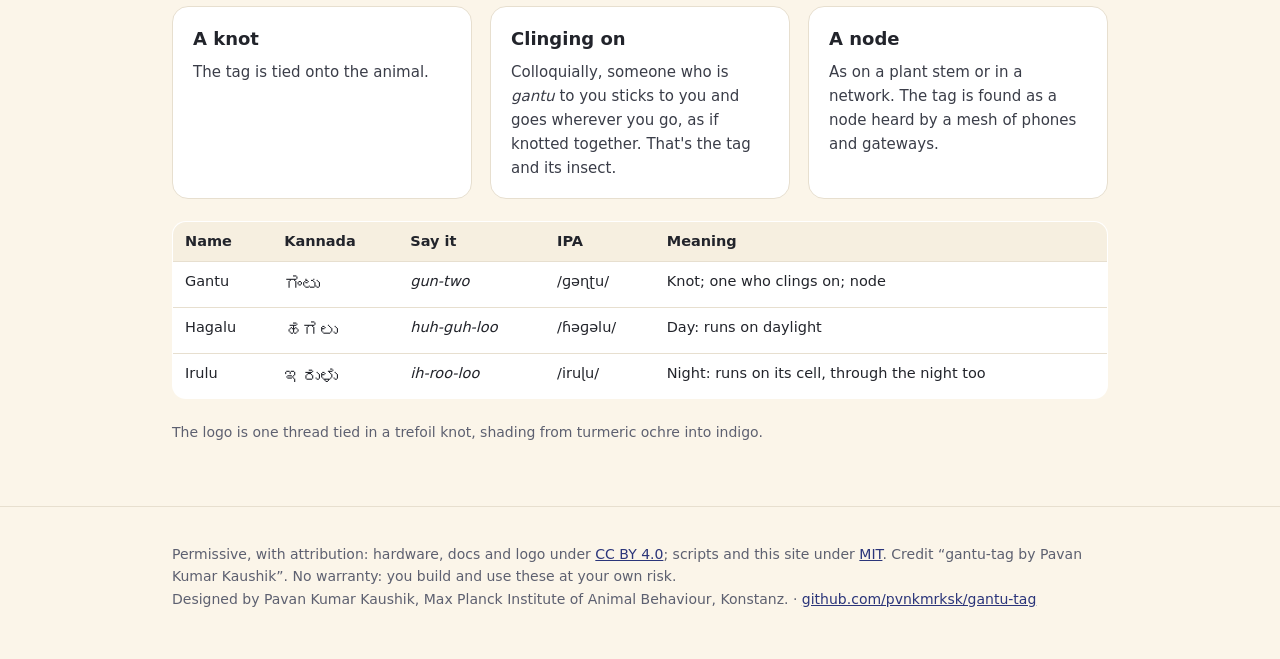
==== commit 79b6864f: "Publish site from 53f775e" ====
--- a/index.html
+++ b/index.html
@@ -91,7 +91,7 @@
     <figure><img src="img/walk-findmy-sightings.jpg" alt="Dashboard listing 143 Find My sightings in view and 220 saved" loading="lazy"><figcaption><b>Find My: dense.</b> Well over a hundred sightings that afternoon, each to about ±70–100 m.</figcaption></figure>
     <figure><img src="img/walk-hubble-payload.jpg" alt="A Hubble packet decoded as 1.562 V, 28.45 degrees C, 0 adverts, with the relay's GPS fix" loading="lazy"><figcaption><b>Hubble: sparse, but with data.</b> 25 packets, each with the relaying phone's GPS fix and the tag's own encrypted payload: 1.562 V, 28.45 °C.</figcaption></figure>
   </div>
-  <p class="small">The dashboards are our own, fed by the Find My reports and Hubble's packets API. How to fetch both is in the <a href="guide.html#follow">guide</a>.</p>
+  <p class="small">We used the Gantu dashboard to fetch and map both networks. <a href="https://github.com/pvnkmrksk/gantu-tag/blob/main/docs/dashboard.md">Set it up on a Pi or laptop</a>.</p>
 </div></section>
 
 <section id="approach"><div class="wrap">
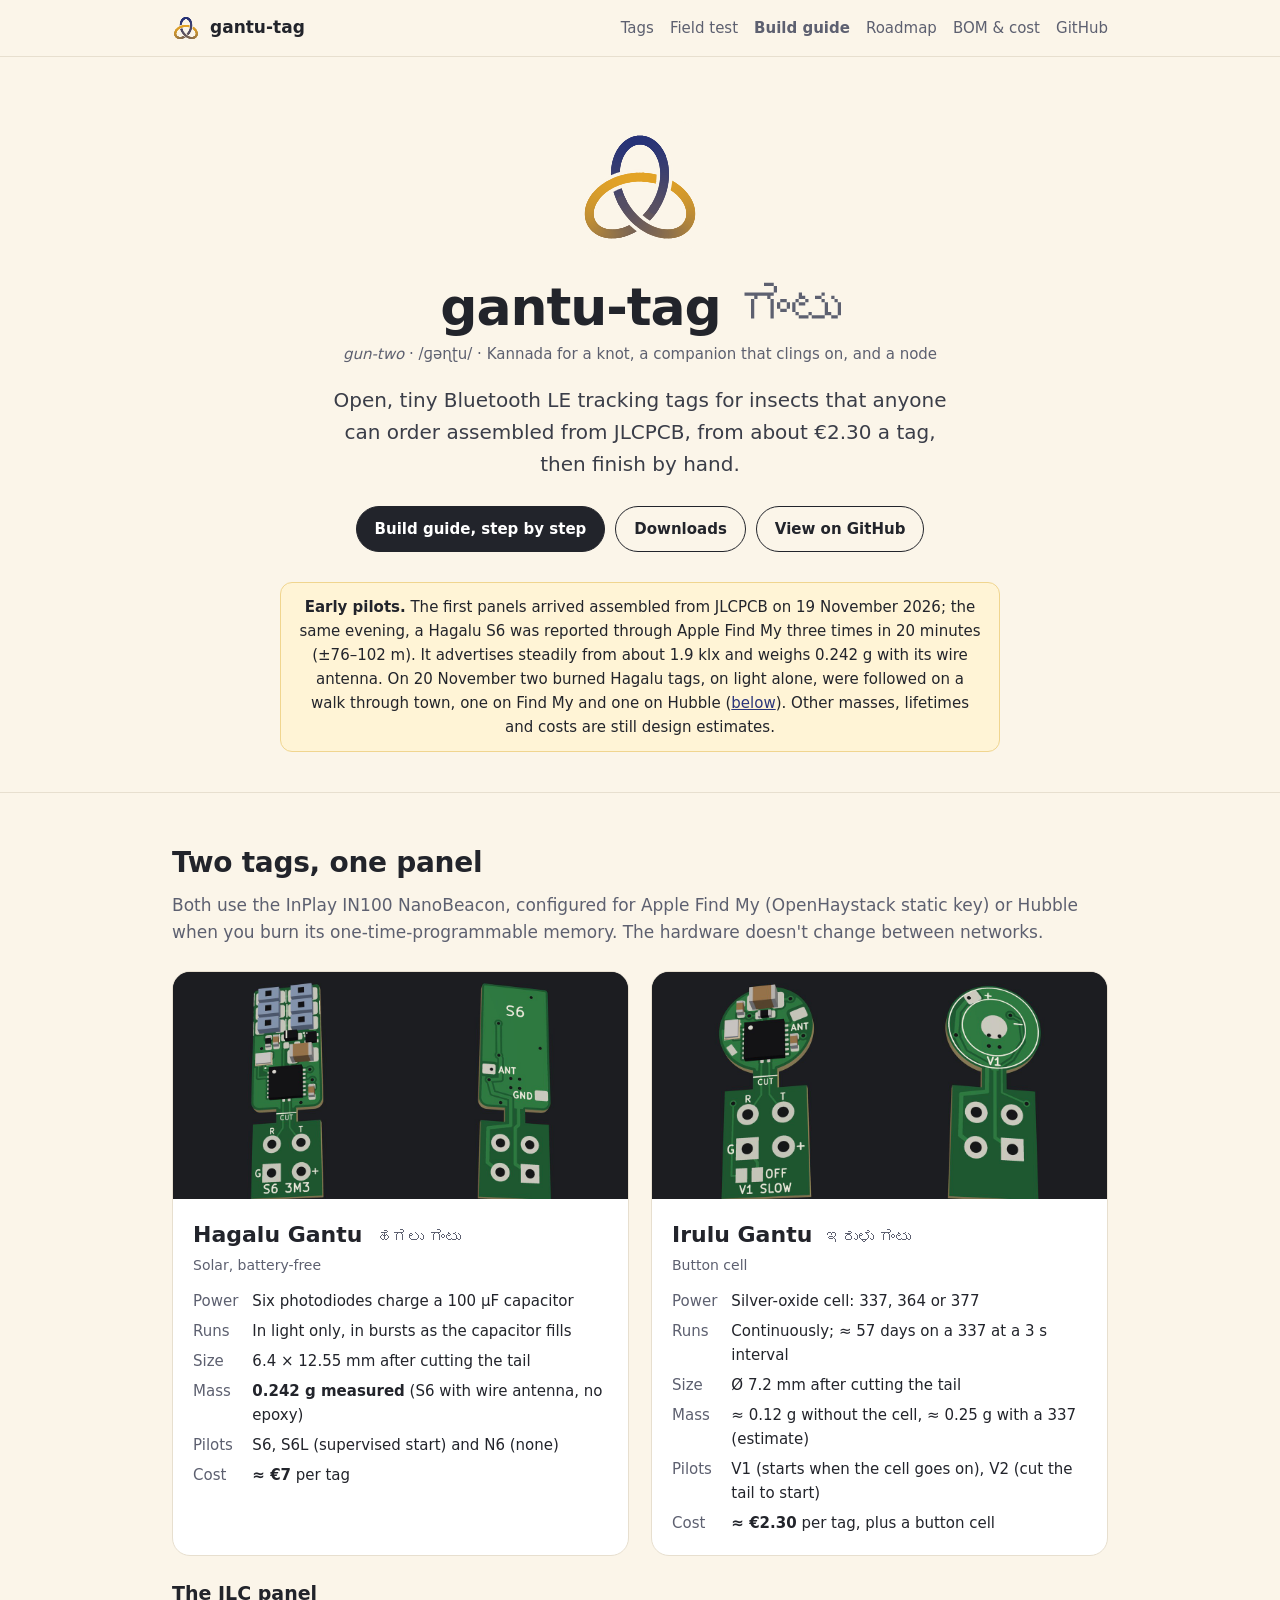
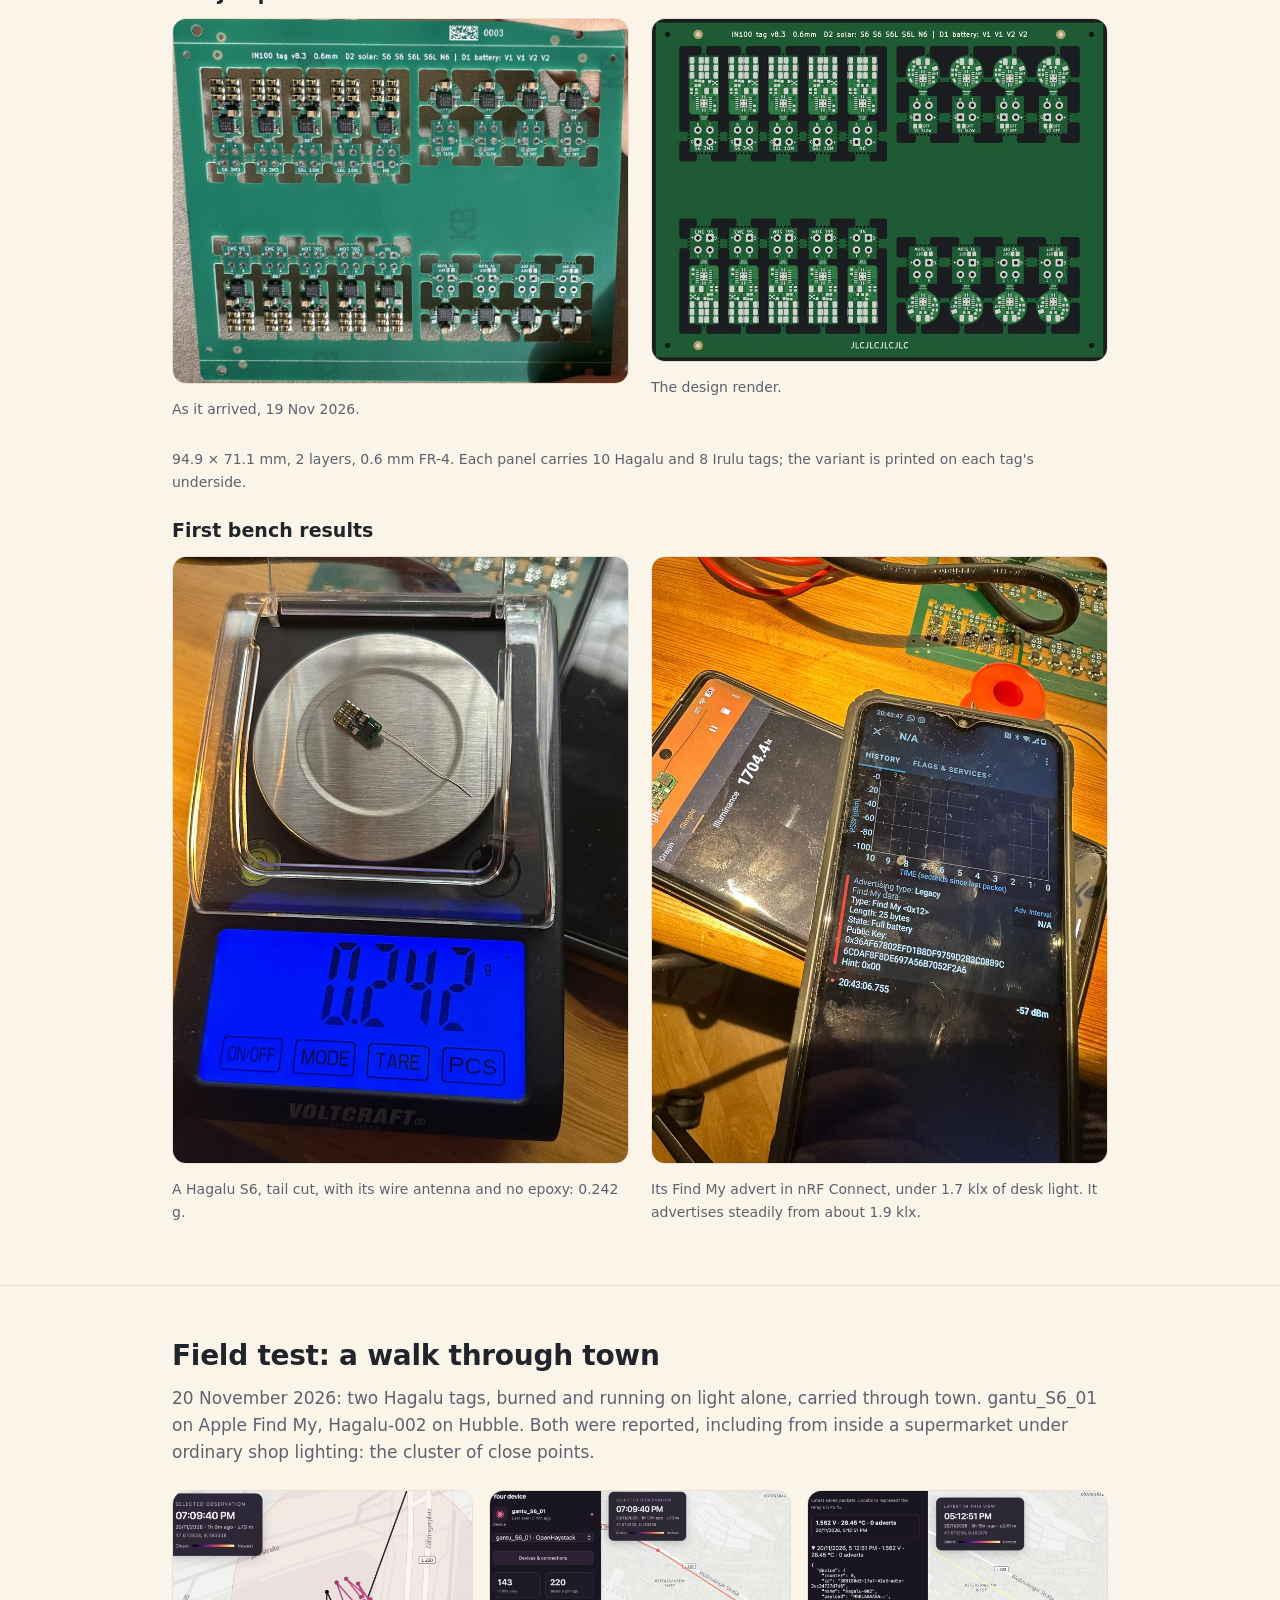
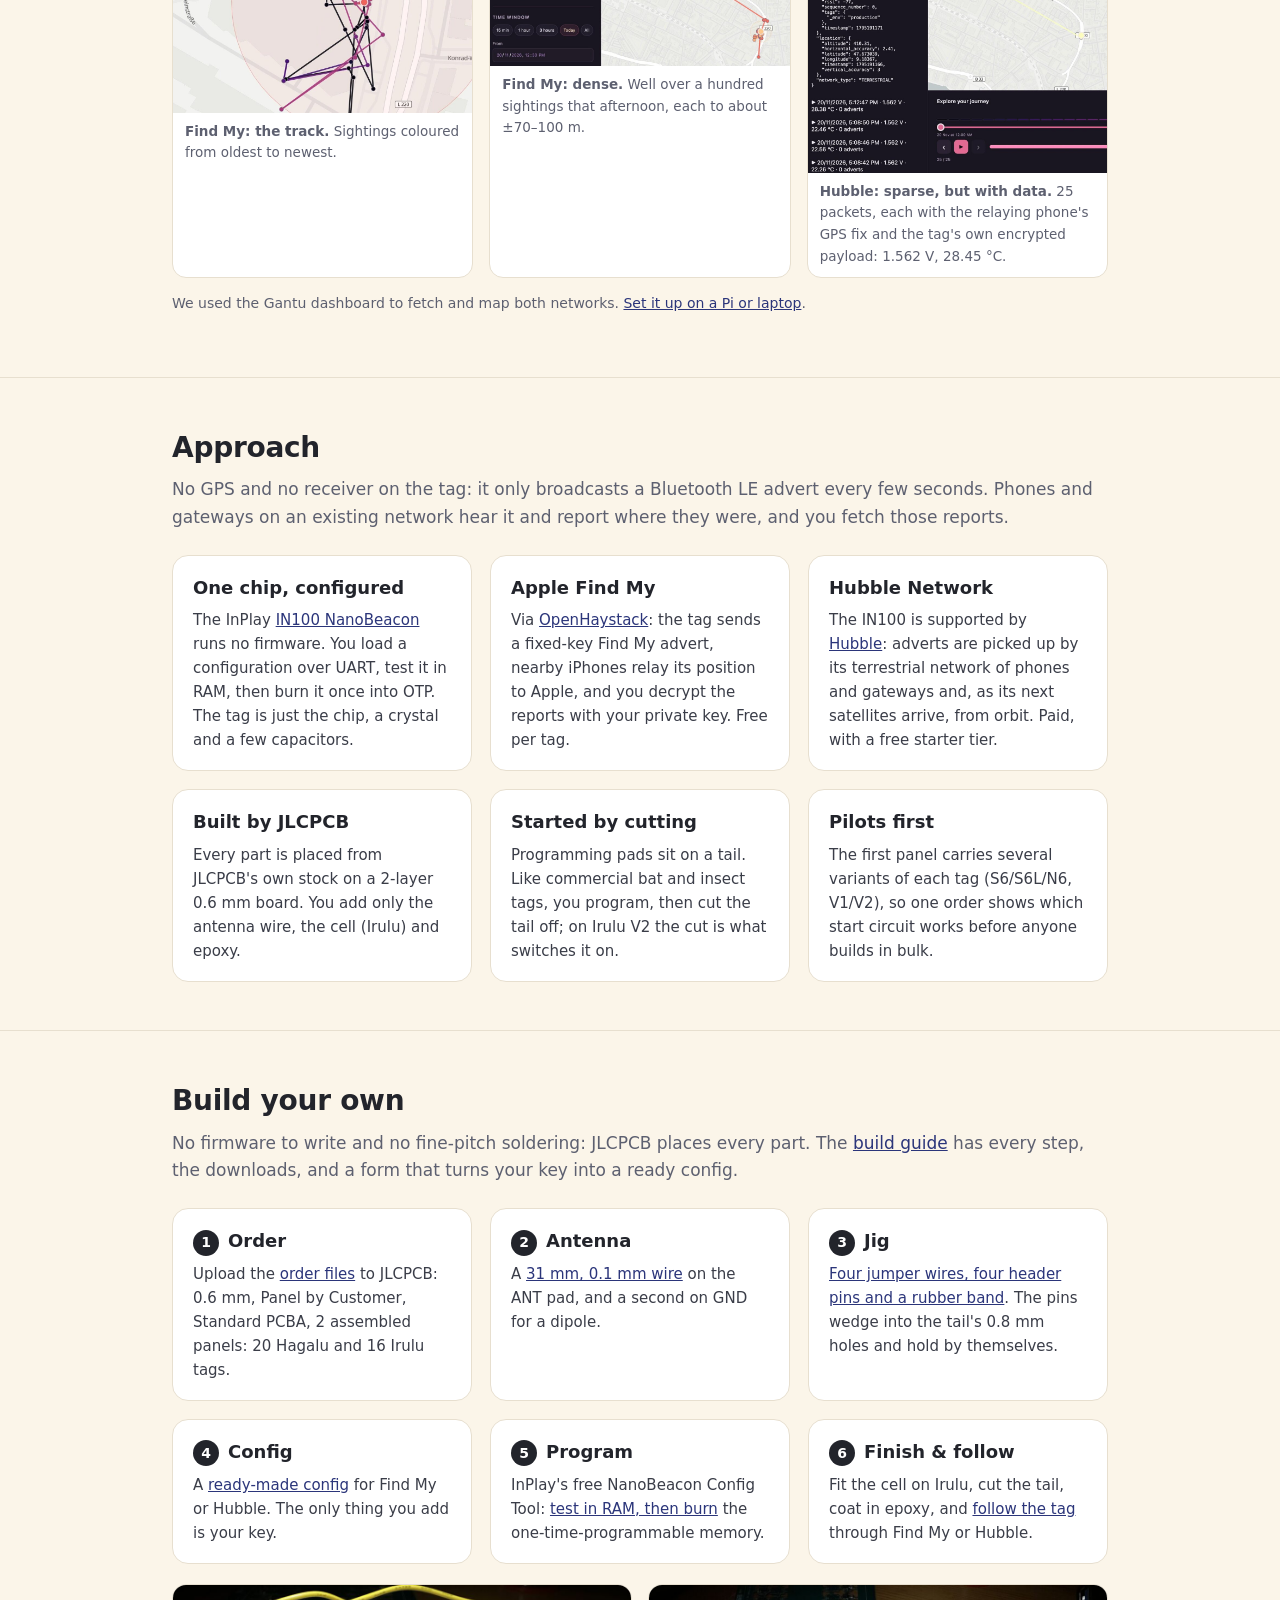
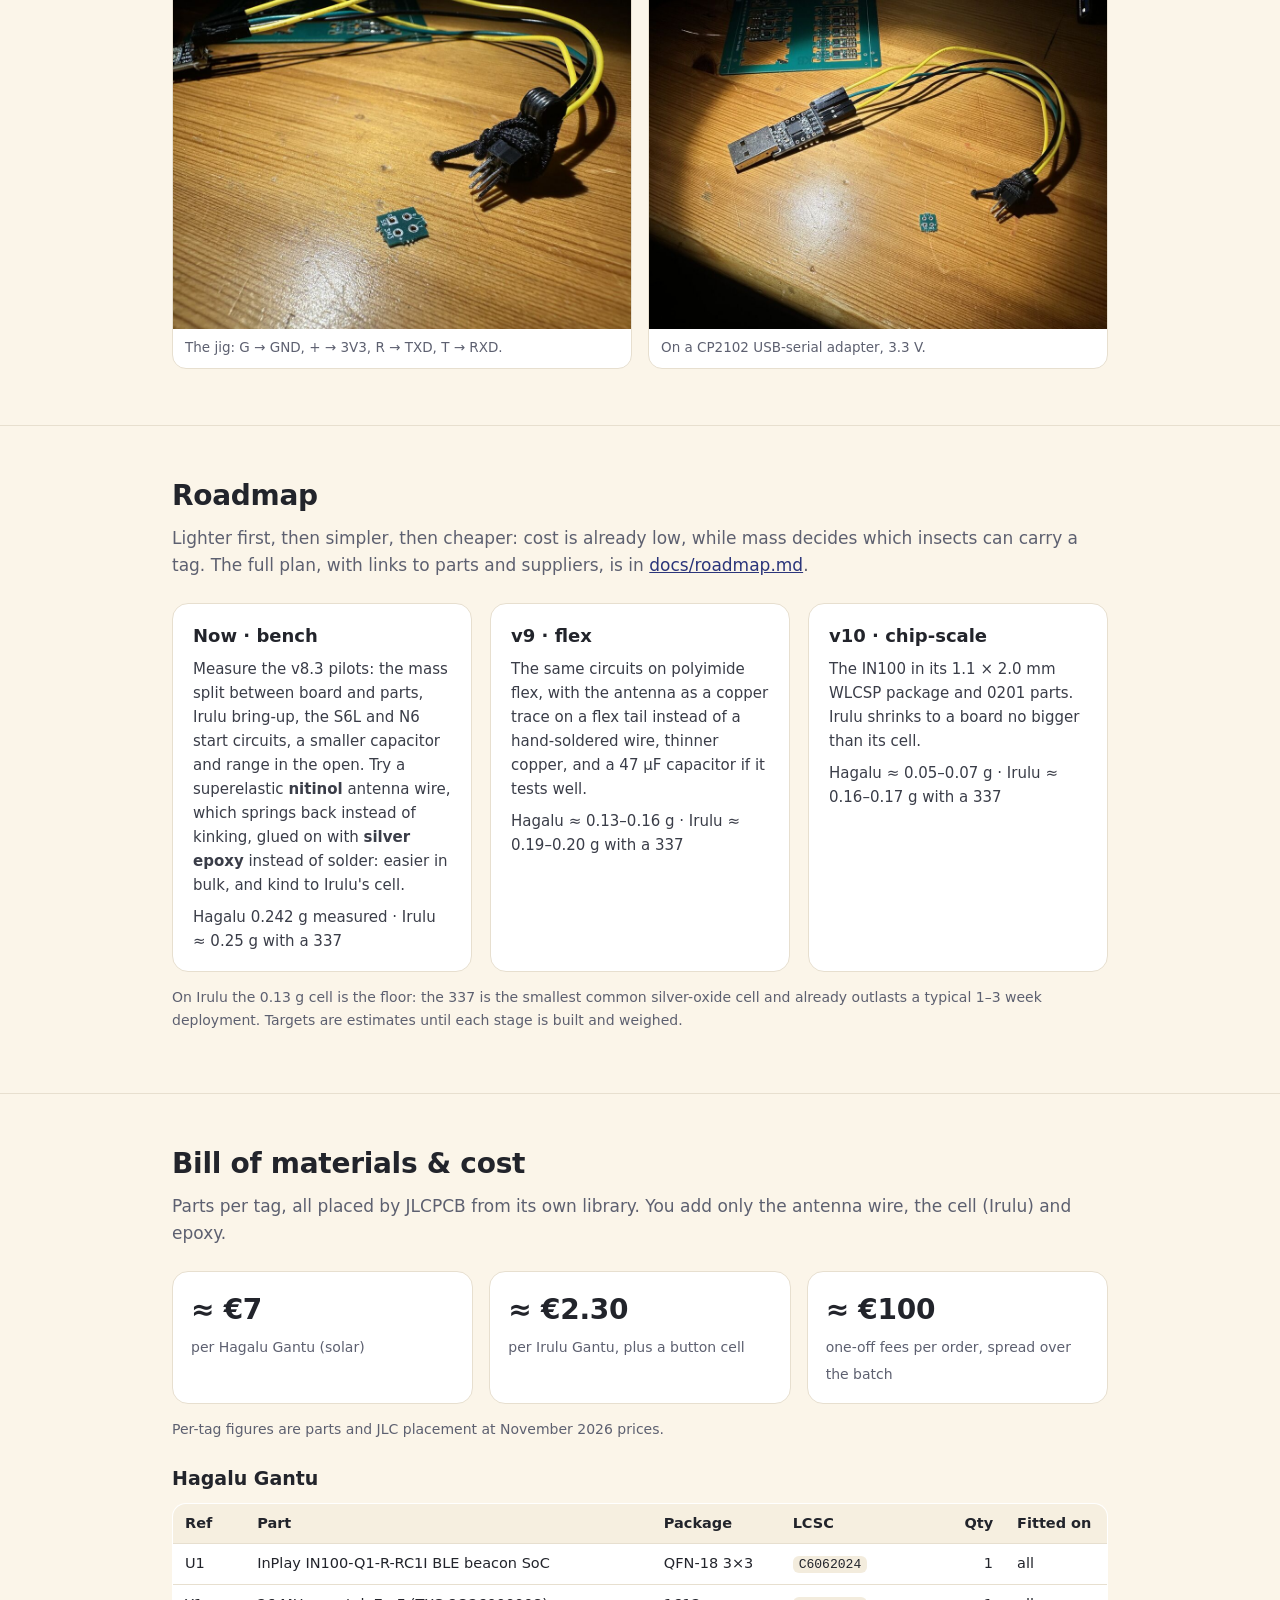
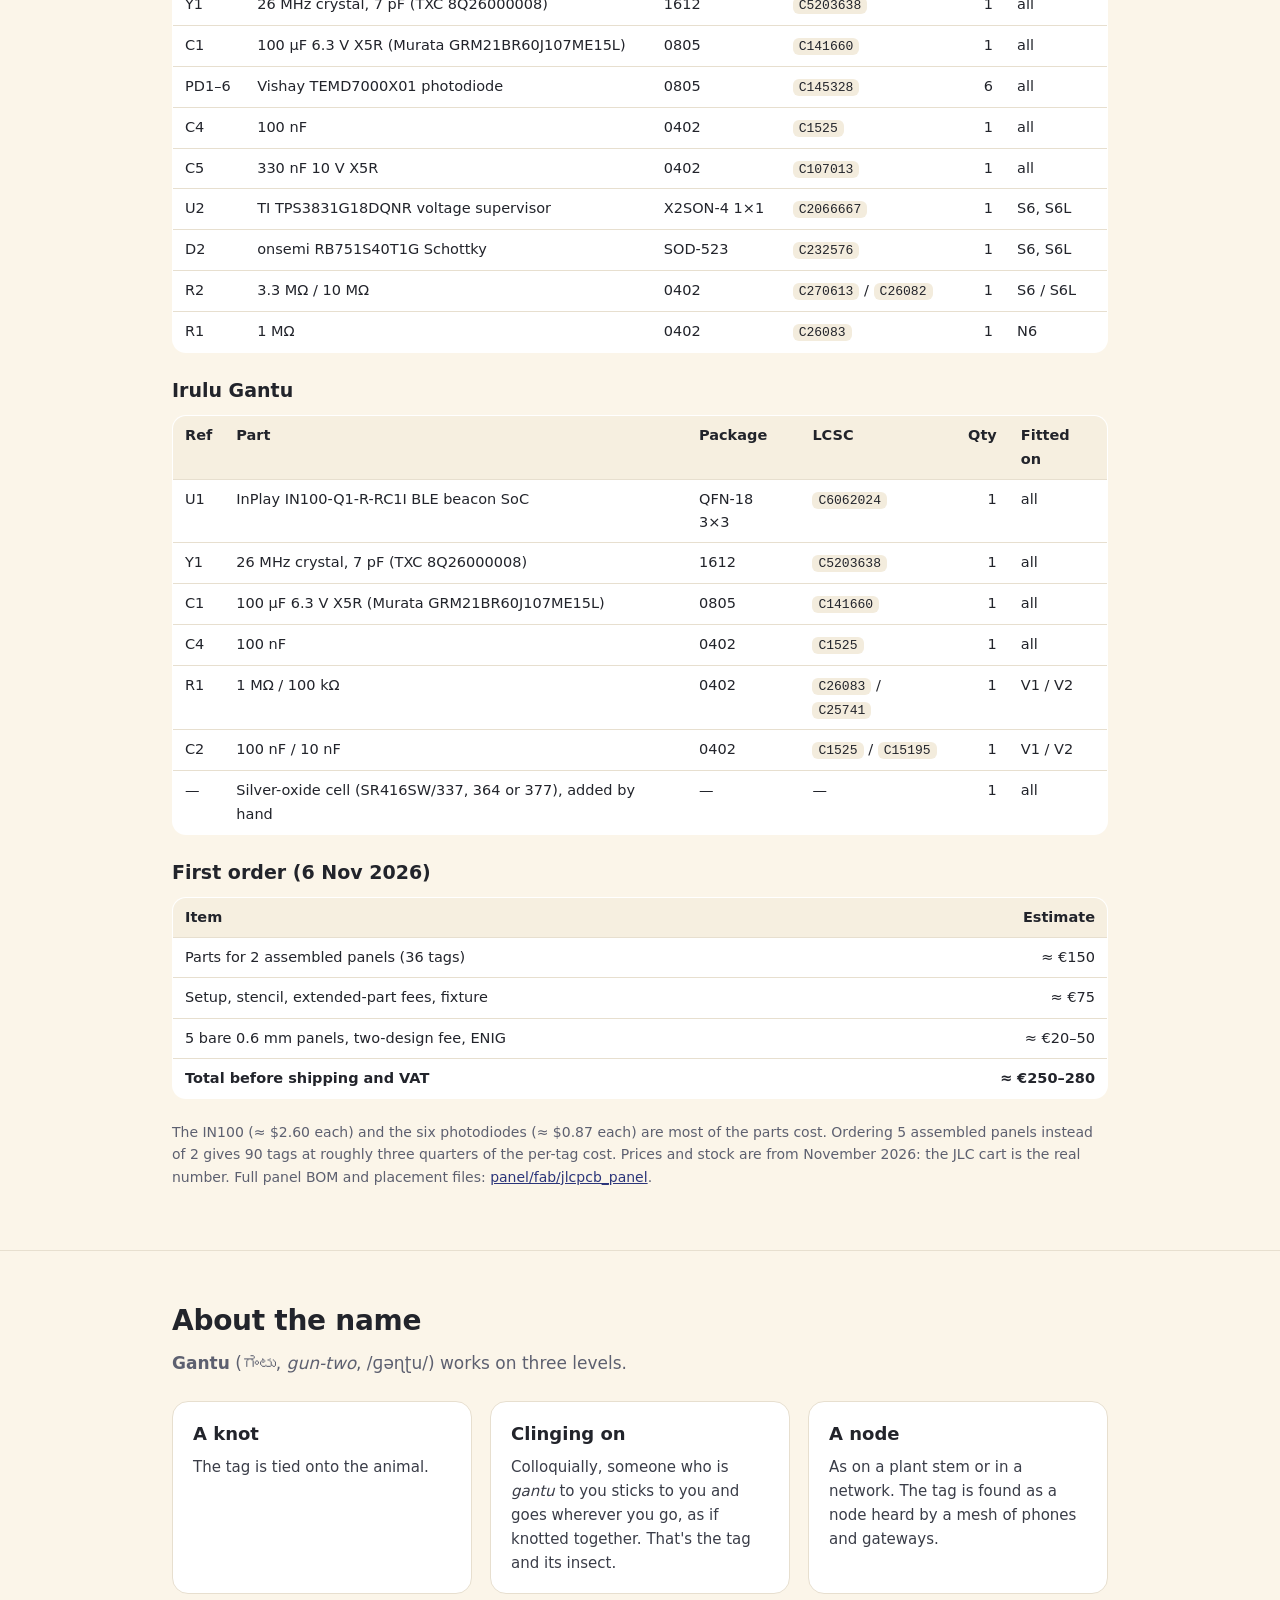
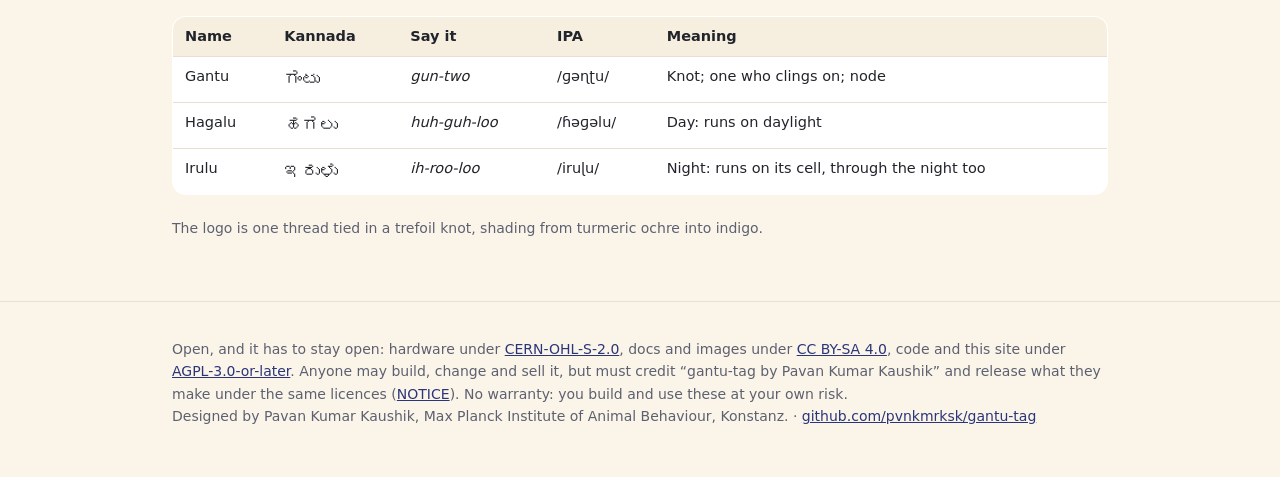
==== commit c30bca3c: "Publish site from f484bc6" ====
--- a/index.html
+++ b/index.html
@@ -202,7 +202,7 @@
 </div></section>
 
 <footer><div class="wrap">
-  Permissive, with attribution: hardware, docs and logo under <a href="https://github.com/pvnkmrksk/gantu-tag/blob/main/LICENSE">CC BY 4.0</a>; scripts and this site under <a href="https://github.com/pvnkmrksk/gantu-tag/blob/main/LICENSE-CODE">MIT</a>. Credit “gantu-tag by Pavan Kumar Kaushik”. No warranty: you build and use these at your own risk.<br>
+  Open, and it has to stay open: hardware under <a href="https://github.com/pvnkmrksk/gantu-tag/blob/main/LICENSE">CERN-OHL-S-2.0</a>, docs and images under <a href="https://github.com/pvnkmrksk/gantu-tag/blob/main/LICENSE-DOCS">CC BY-SA 4.0</a>, code and this site under <a href="https://github.com/pvnkmrksk/gantu-tag/blob/main/LICENSE-CODE">AGPL-3.0-or-later</a>. Anyone may build, change and sell it, but must credit “gantu-tag by Pavan Kumar Kaushik” and release what they make under the same licences (<a href="https://github.com/pvnkmrksk/gantu-tag/blob/main/NOTICE">NOTICE</a>). No warranty: you build and use these at your own risk.<br>
   Designed by Pavan Kumar Kaushik, Max Planck Institute of Animal Behaviour, Konstanz. · <a href="https://github.com/pvnkmrksk/gantu-tag">github.com/pvnkmrksk/gantu-tag</a>
 </div></footer>
 </body>
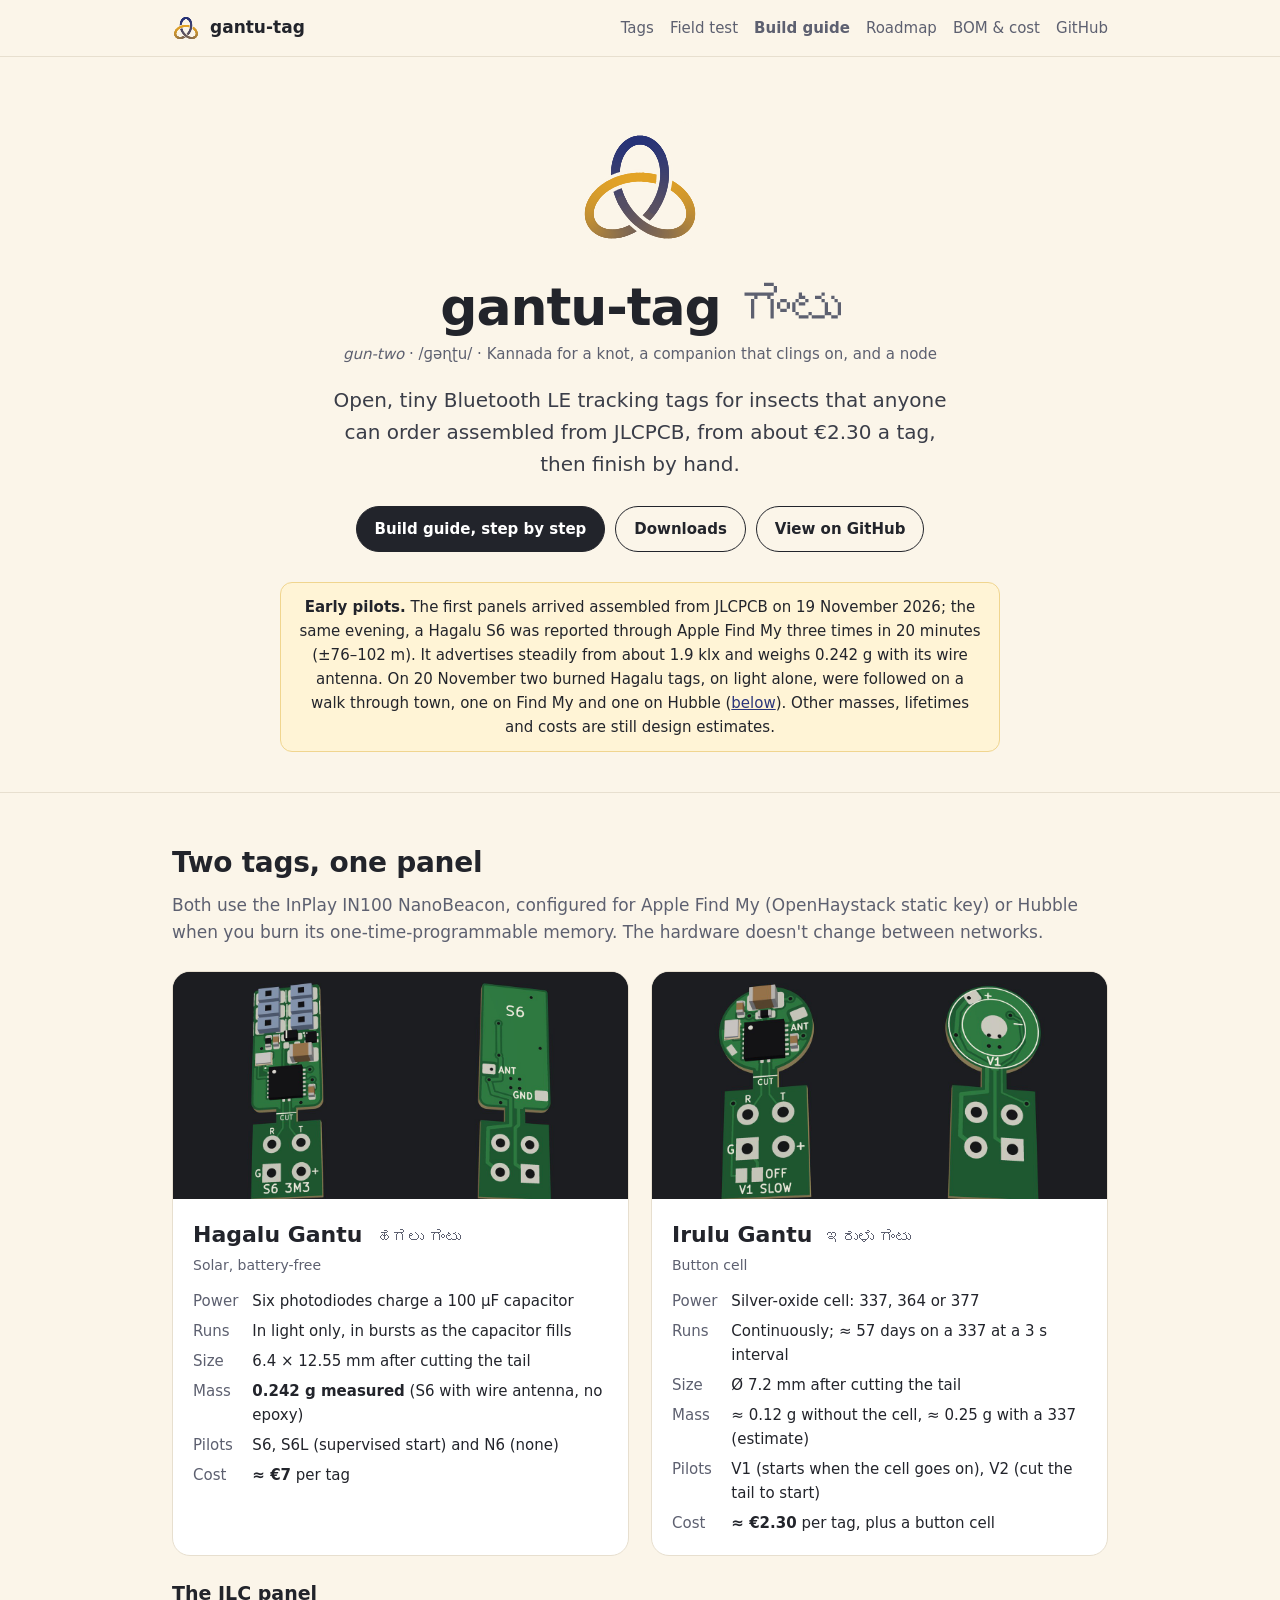
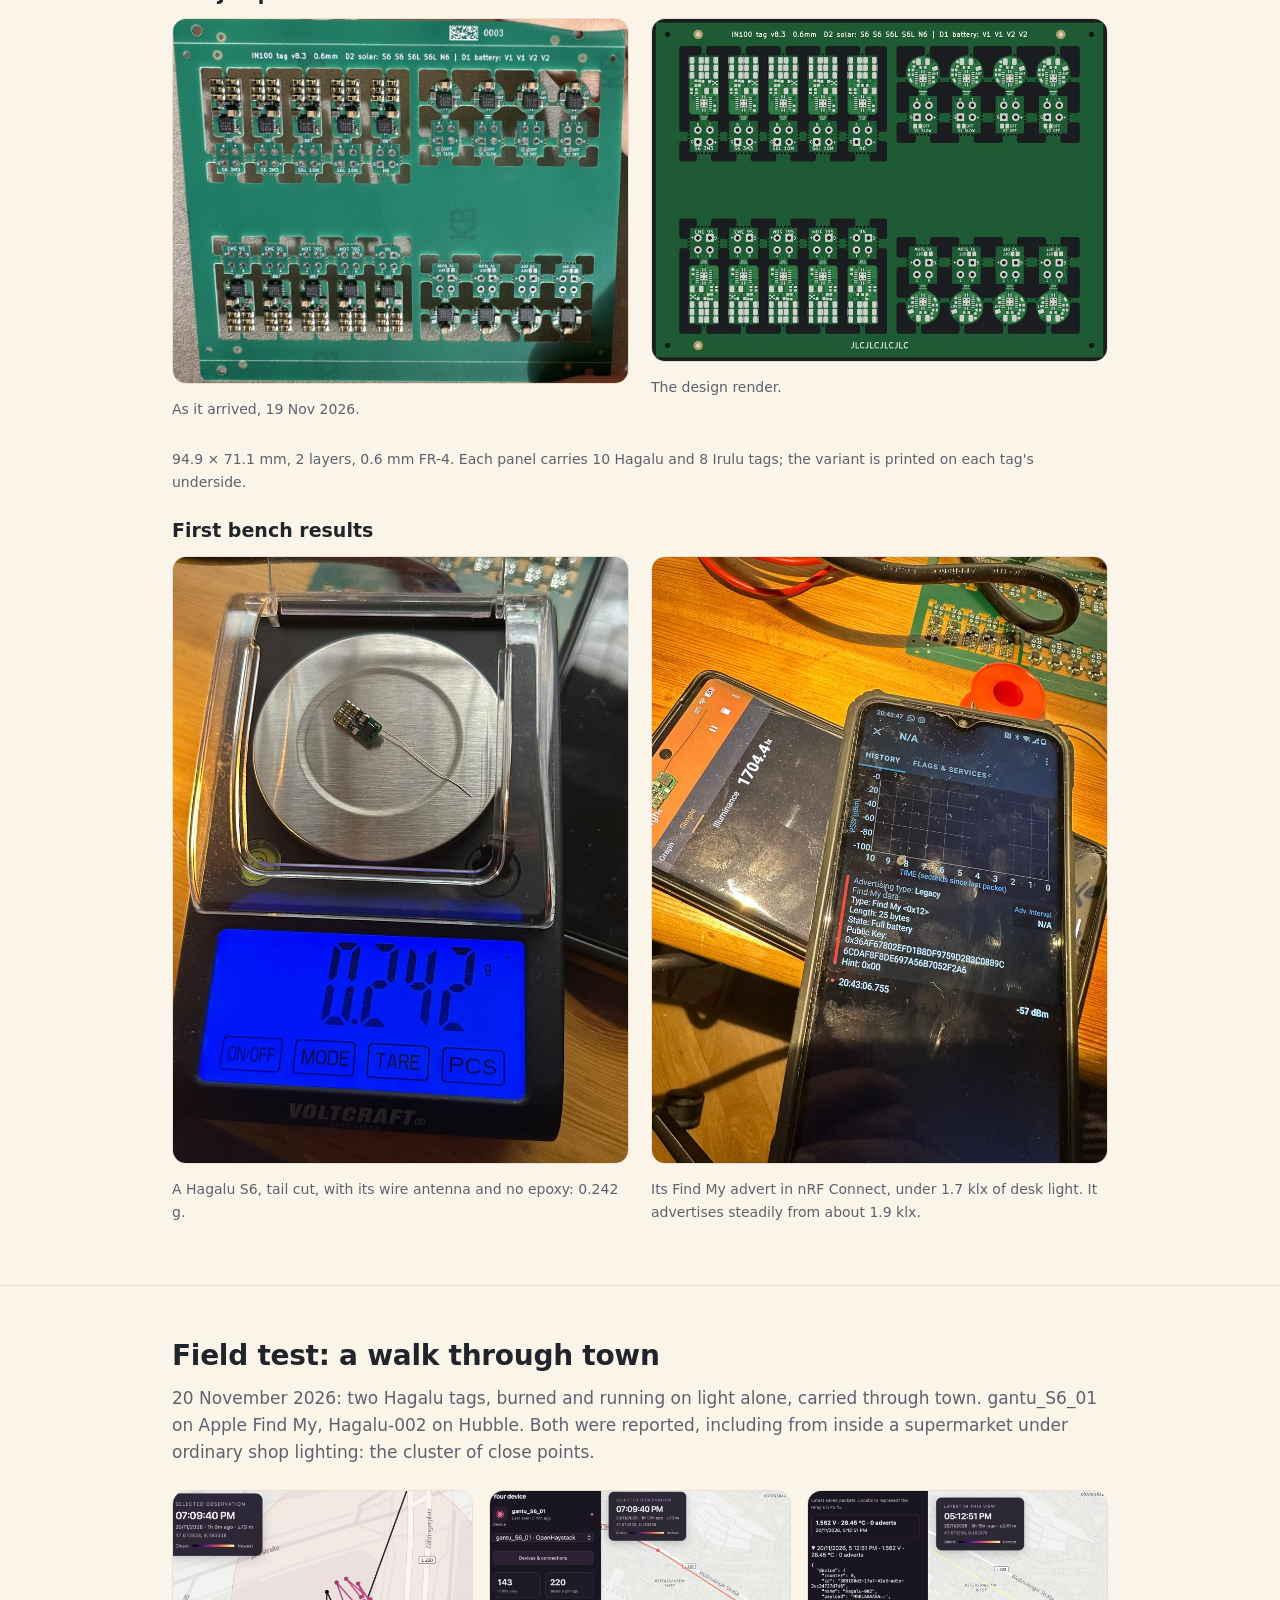
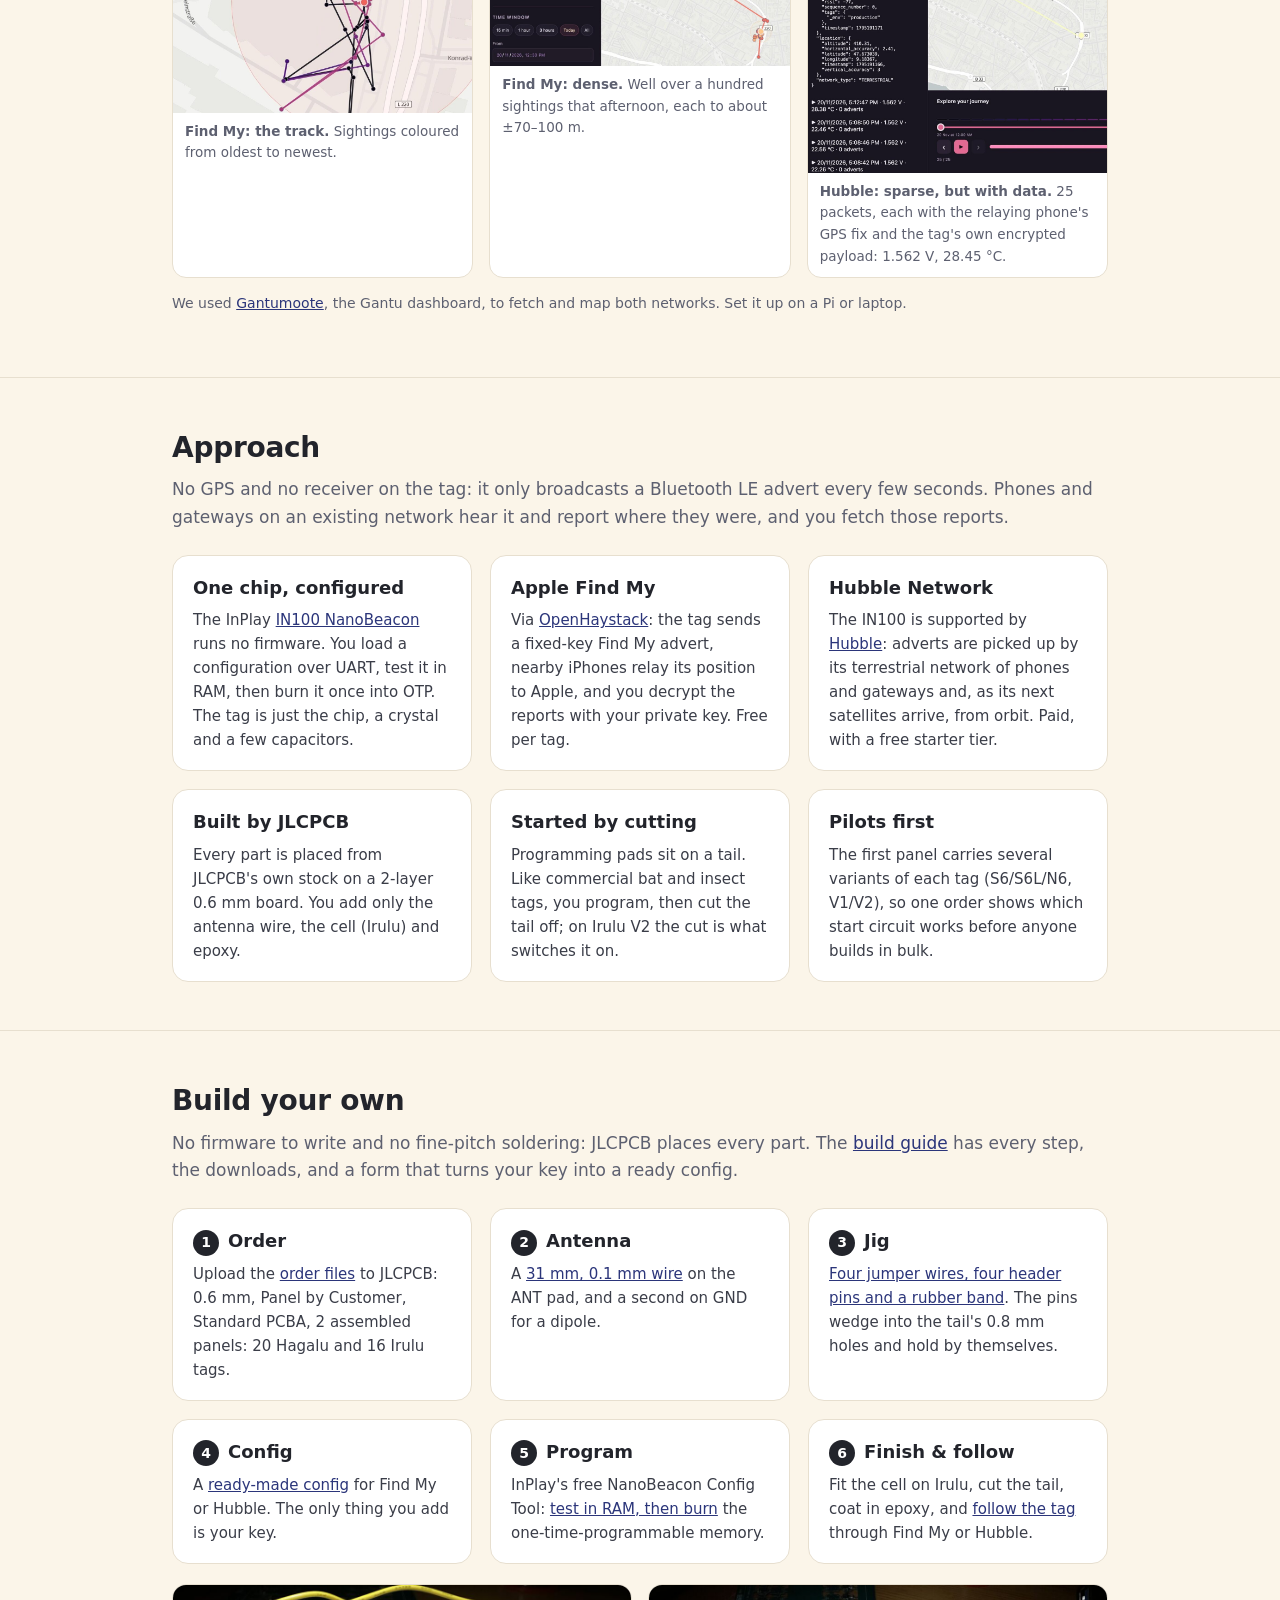
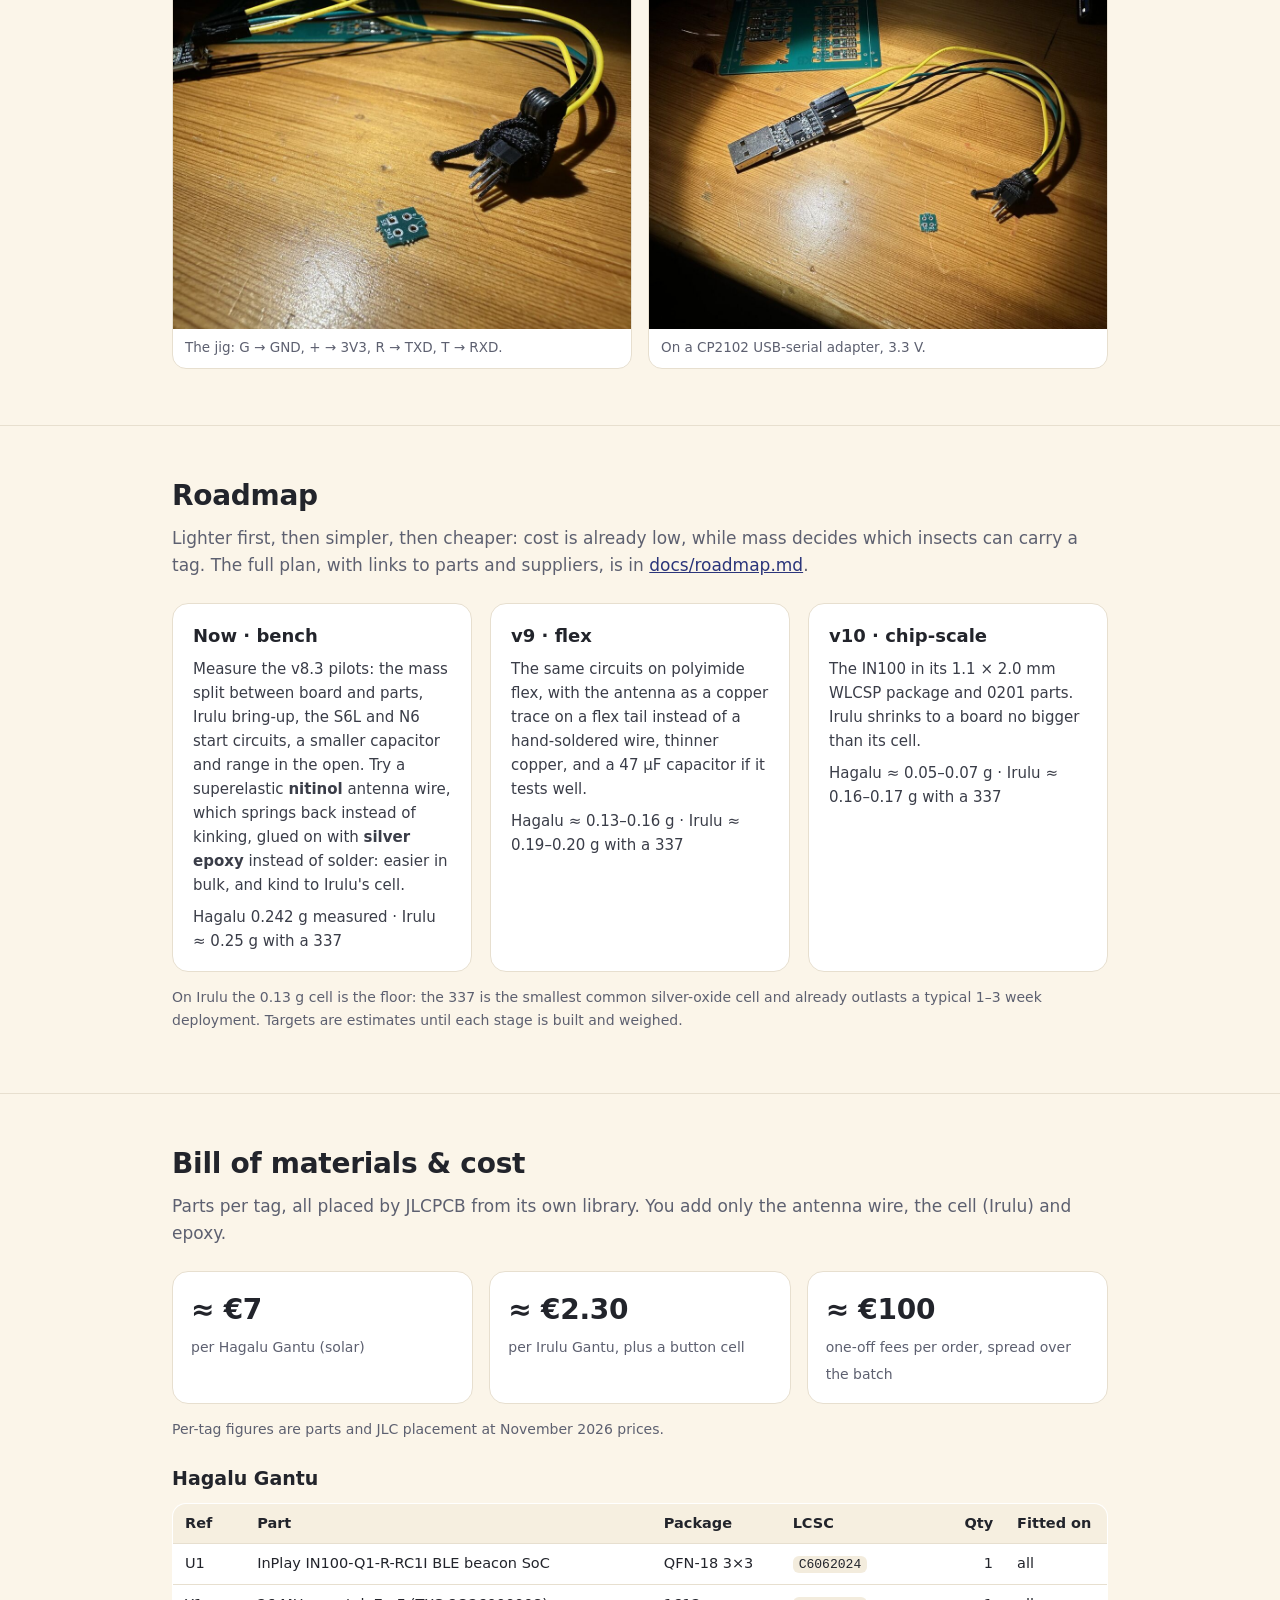
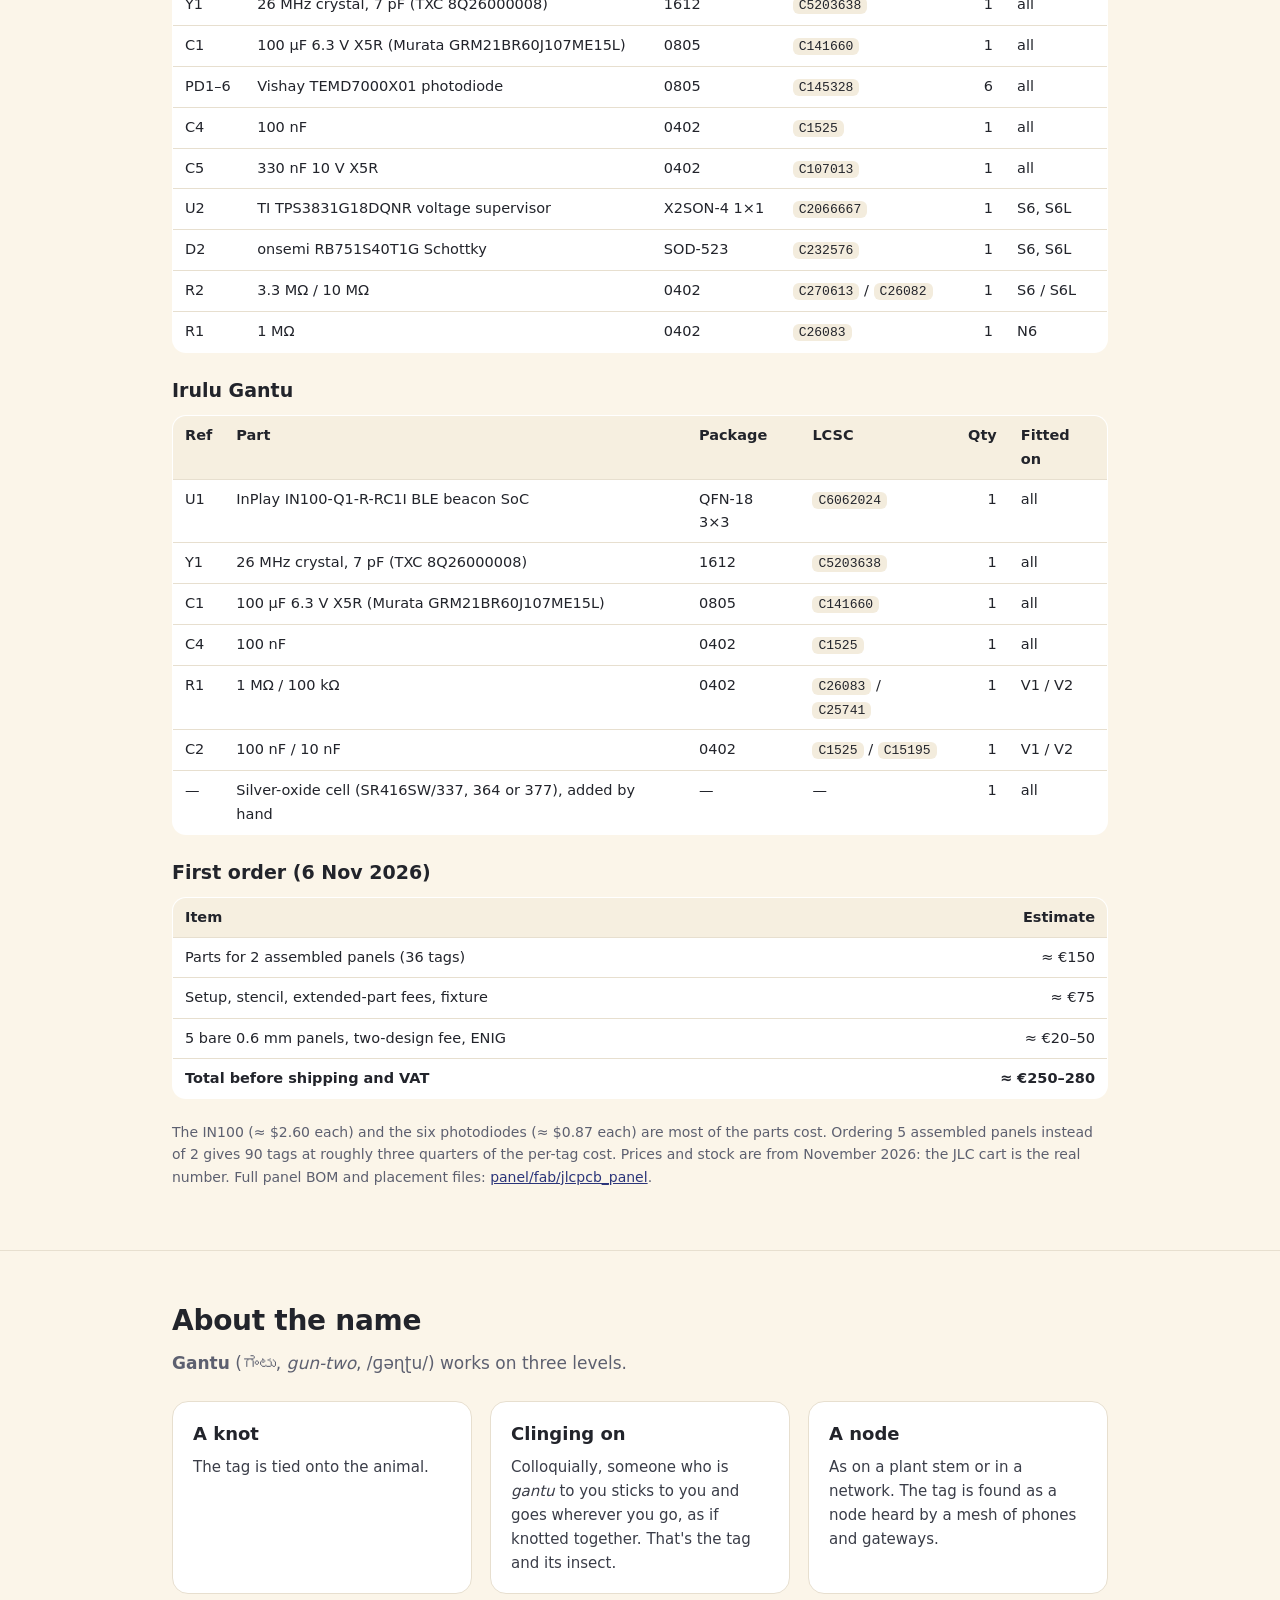
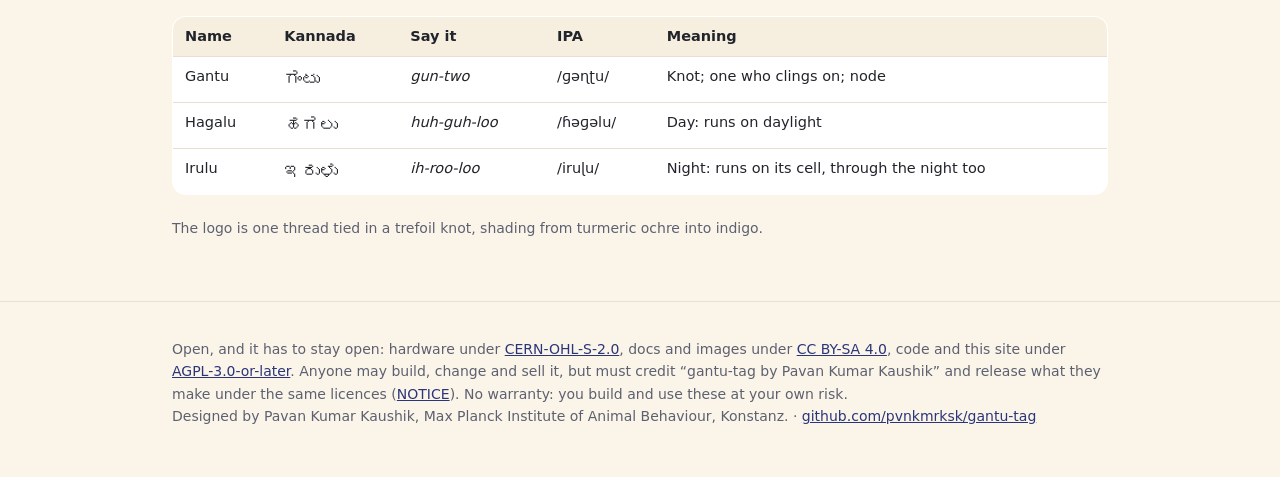
==== commit ea37f0fe: "Publish site from 7d93ed7" ====
--- a/index.html
+++ b/index.html
@@ -91,7 +91,7 @@
     <figure><img src="img/walk-findmy-sightings.jpg" alt="Dashboard listing 143 Find My sightings in view and 220 saved" loading="lazy"><figcaption><b>Find My: dense.</b> Well over a hundred sightings that afternoon, each to about ±70–100 m.</figcaption></figure>
     <figure><img src="img/walk-hubble-payload.jpg" alt="A Hubble packet decoded as 1.562 V, 28.45 degrees C, 0 adverts, with the relay's GPS fix" loading="lazy"><figcaption><b>Hubble: sparse, but with data.</b> 25 packets, each with the relaying phone's GPS fix and the tag's own encrypted payload: 1.562 V, 28.45 °C.</figcaption></figure>
   </div>
-  <p class="small">We used the Gantu dashboard to fetch and map both networks. <a href="https://github.com/pvnkmrksk/gantu-tag/blob/main/docs/dashboard.md">Set it up on a Pi or laptop</a>.</p>
+  <p class="small">We used <a href="https://github.com/pvnkmrksk/gantumoote">Gantumoote</a>, the Gantu dashboard, to fetch and map both networks. Set it up on a Pi or laptop.</p>
 </div></section>
 
 <section id="approach"><div class="wrap">
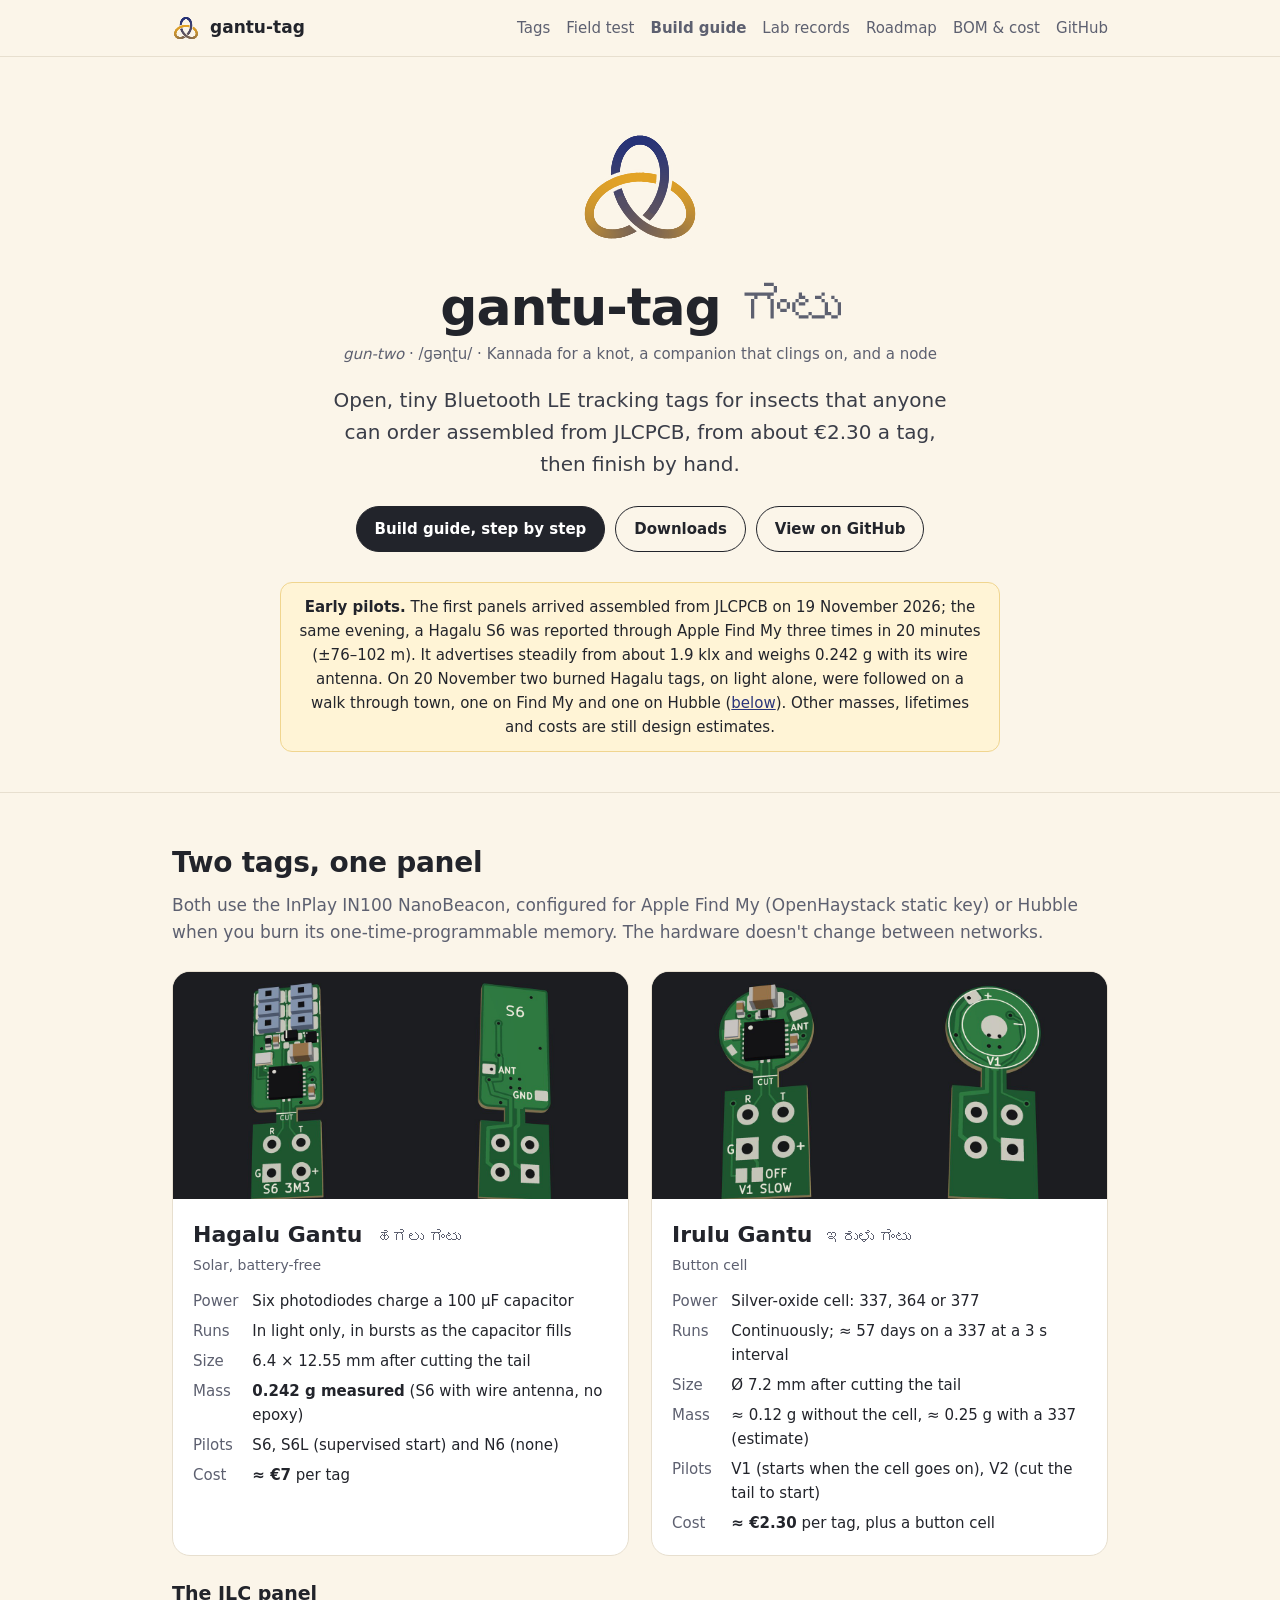
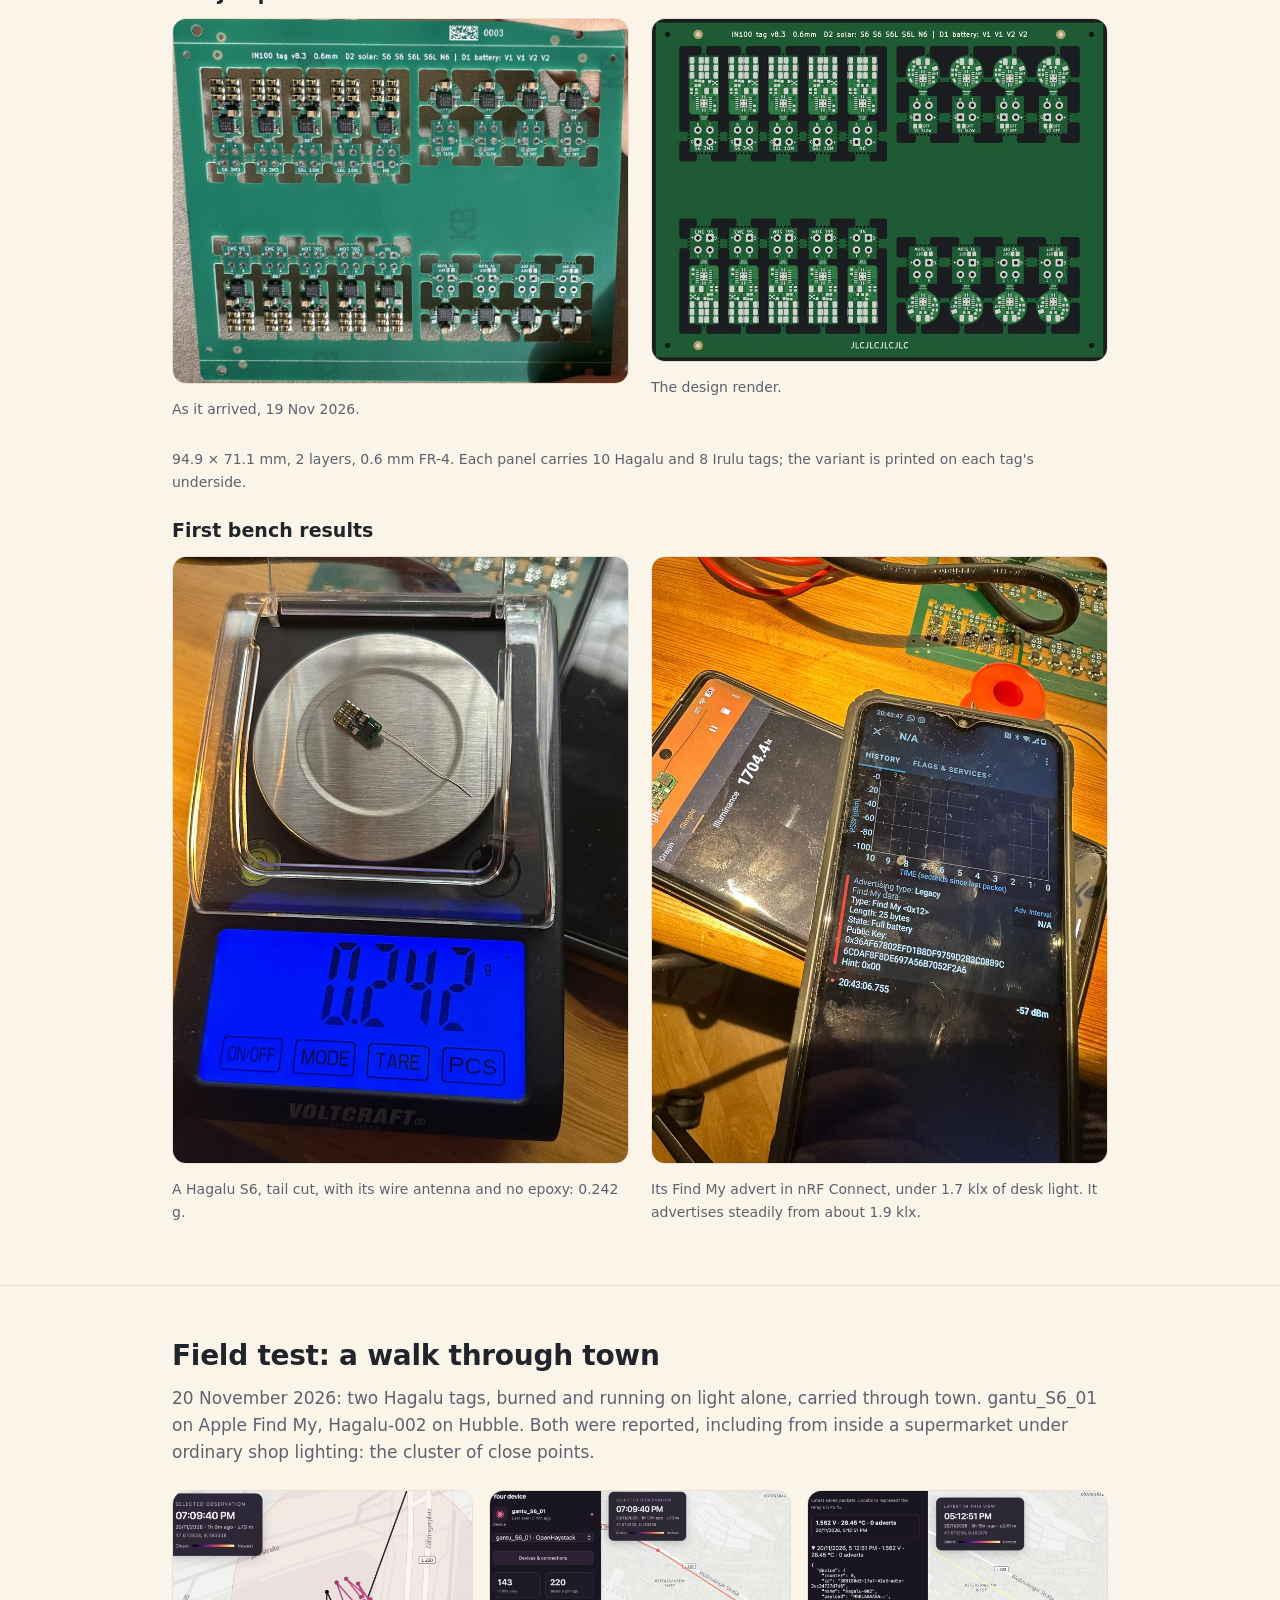
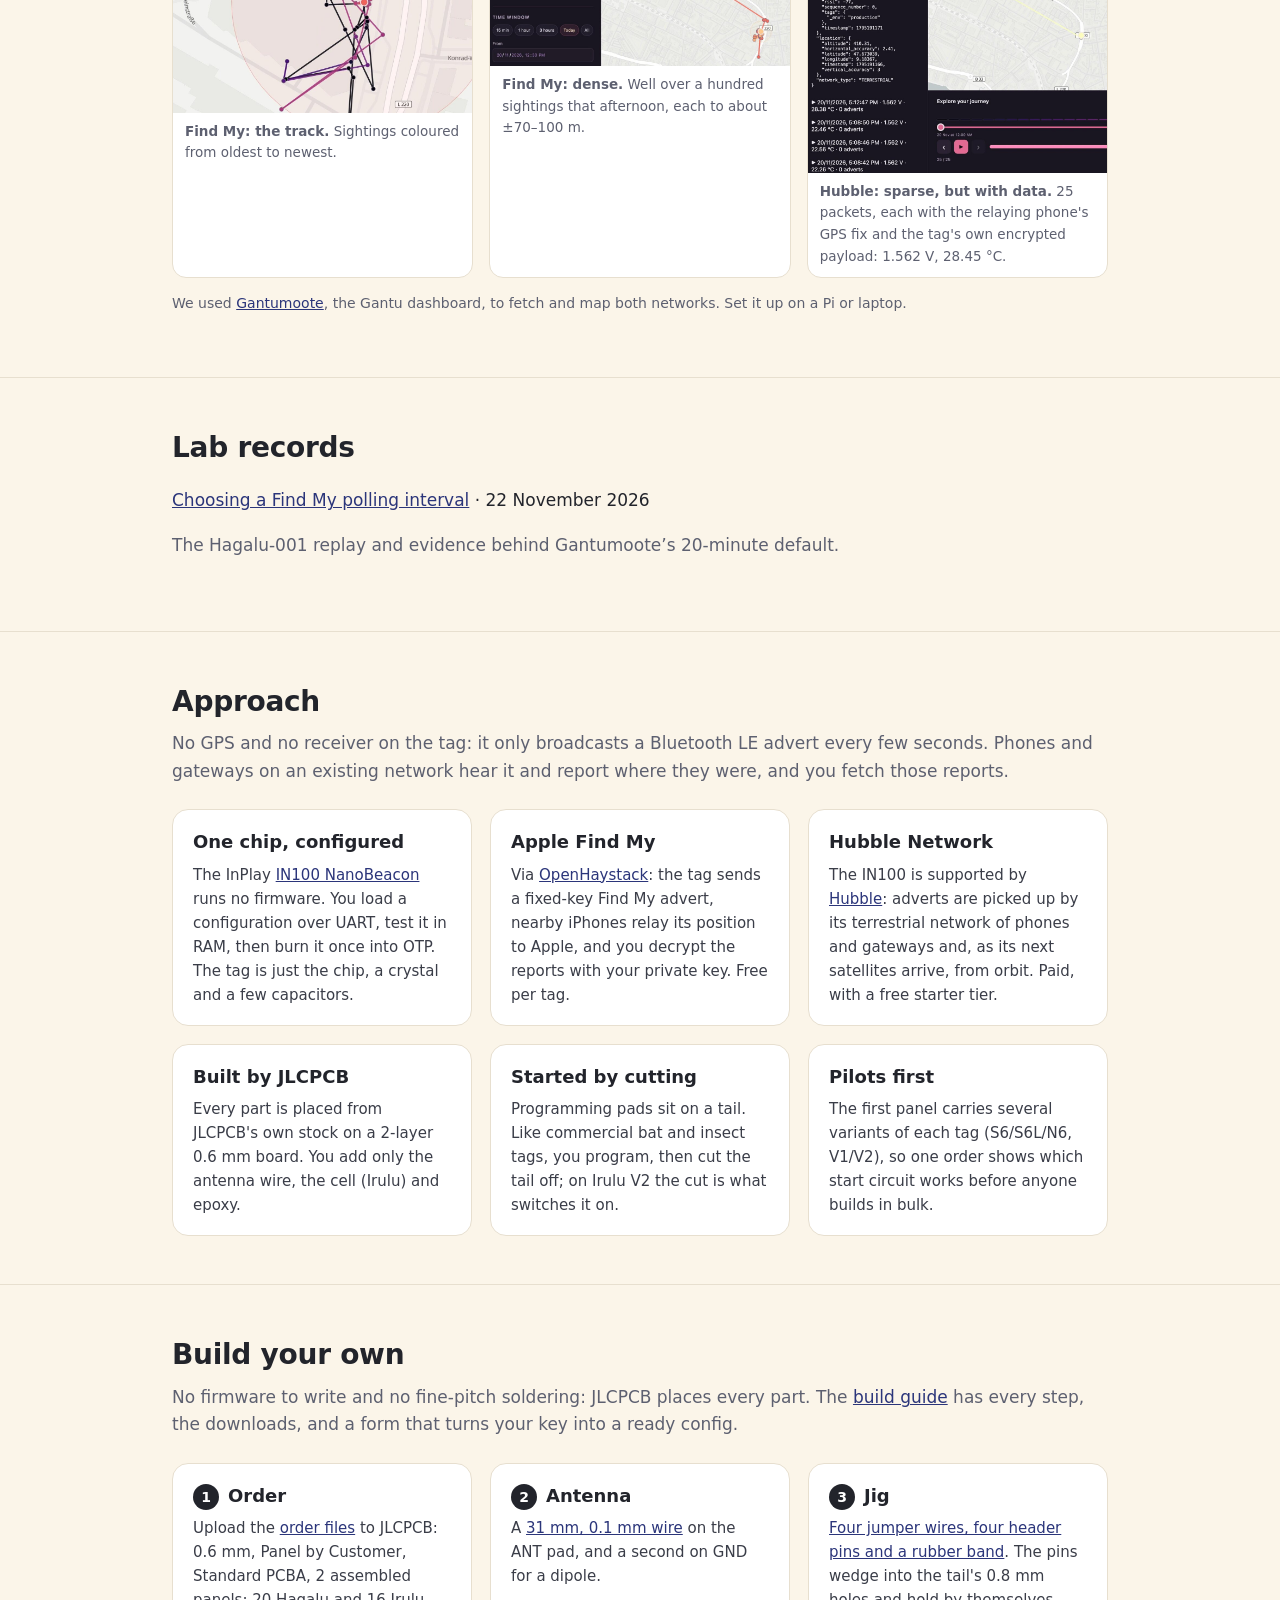
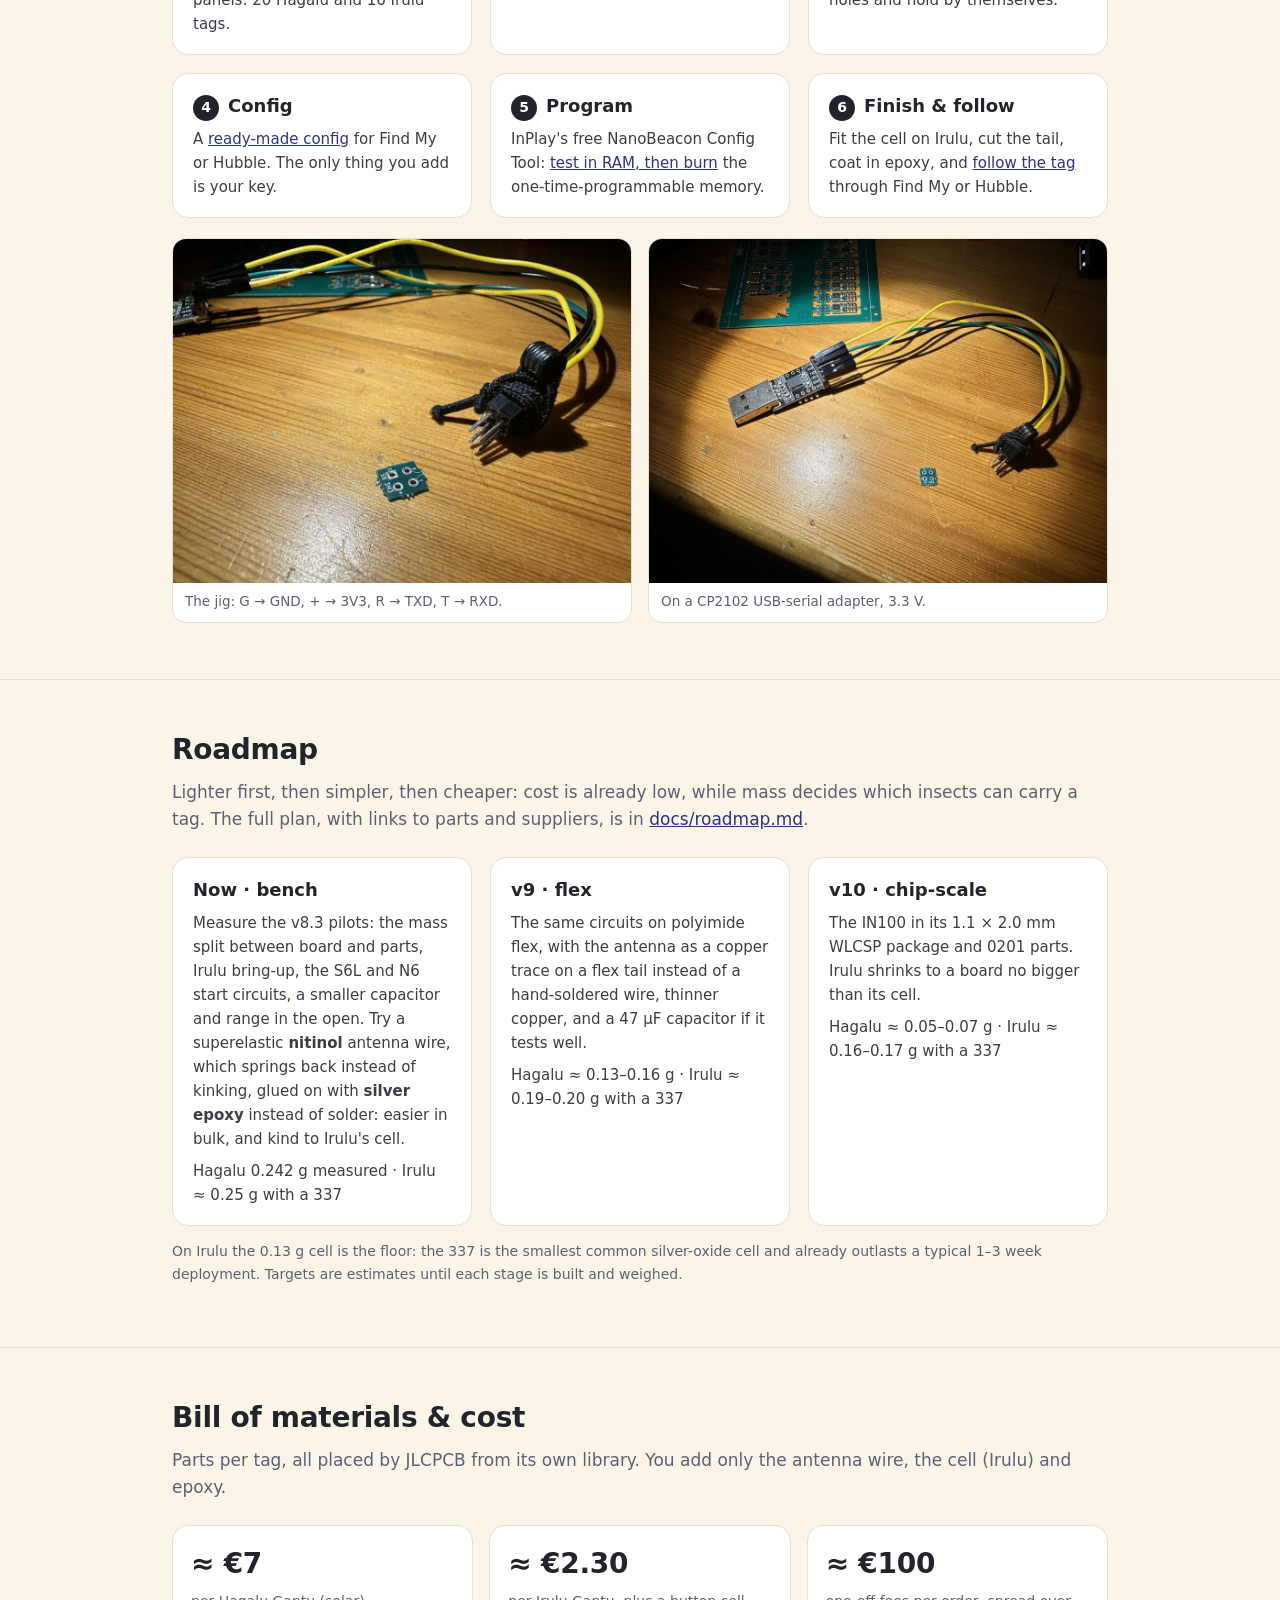
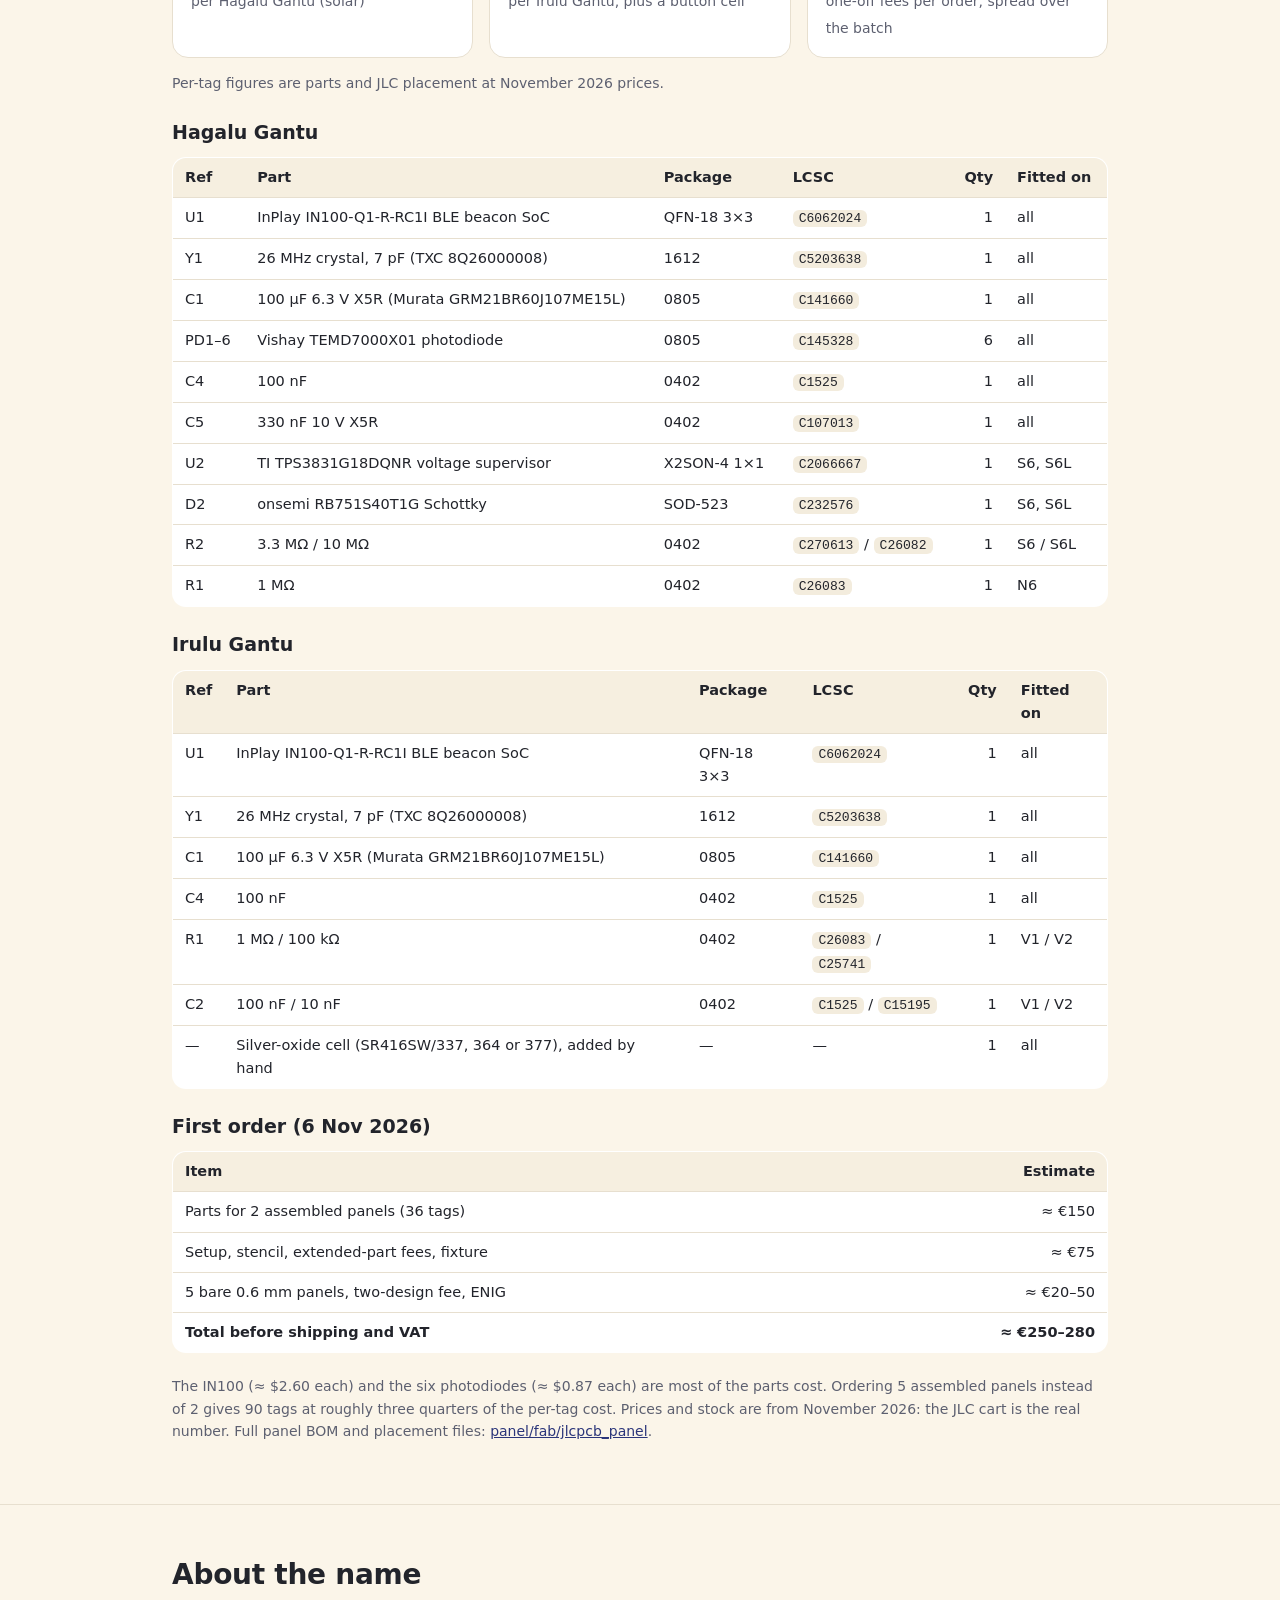
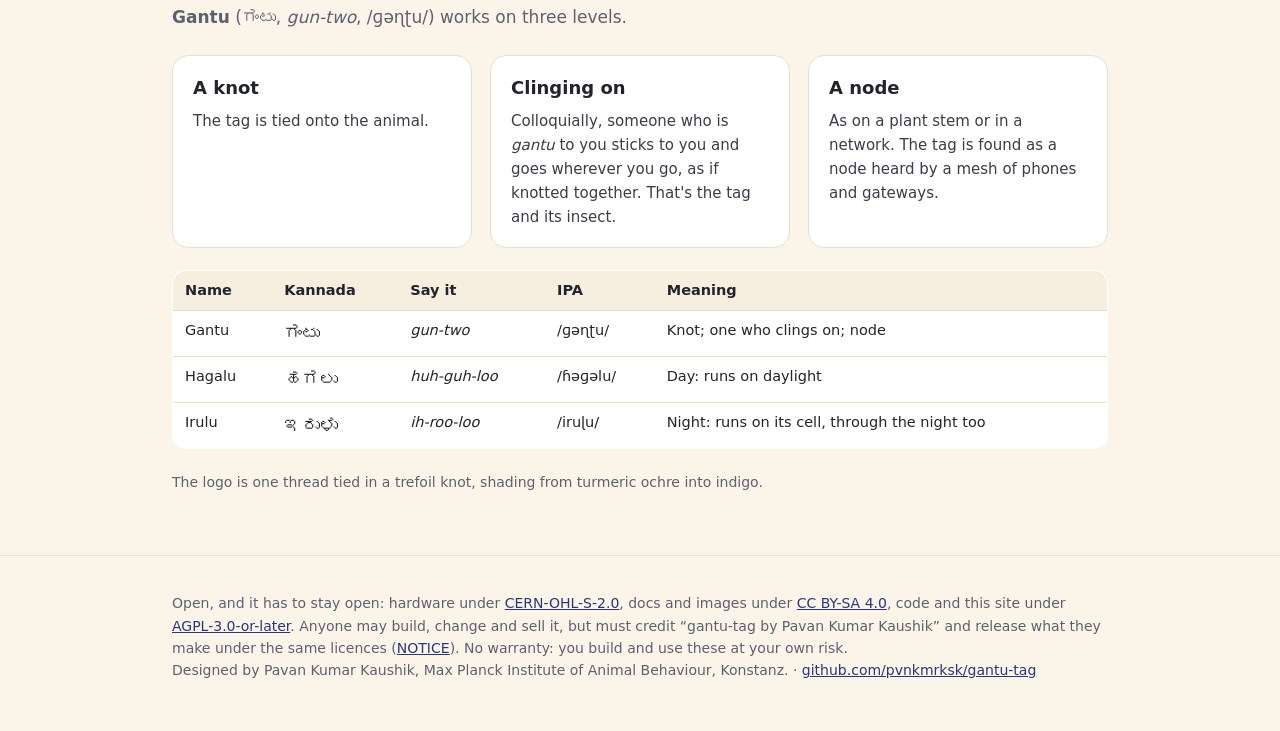
==== commit 09dc82ed: "Publish polling lab record from 15a1496" ====
--- a/index.html
+++ b/index.html
@@ -19,7 +19,7 @@
 <body>
 <nav><div class="wrap">
   <a class="brand" href="#top"><img src="img/gantu.svg" alt="">gantu-tag</a>
-  <div class="links"><a href="#tags">Tags</a><a href="#field" class="opt">Field test</a><a href="guide.html"><b>Build guide</b></a><a href="#roadmap" class="opt">Roadmap</a><a href="#bom" class="opt">BOM &amp; cost</a><a href="https://github.com/pvnkmrksk/gantu-tag">GitHub</a></div>
+  <div class="links"><a href="#tags">Tags</a><a href="#field" class="opt">Field test</a><a href="guide.html"><b>Build guide</b></a><a href="#lab-records" class="opt">Lab records</a><a href="#roadmap" class="opt">Roadmap</a><a href="#bom" class="opt">BOM &amp; cost</a><a href="https://github.com/pvnkmrksk/gantu-tag">GitHub</a></div>
 </div></nav>
 
 <header id="top"><div class="wrap">
@@ -94,6 +94,12 @@
   <p class="small">We used <a href="https://github.com/pvnkmrksk/gantumoote">Gantumoote</a>, the Gantu dashboard, to fetch and map both networks. Set it up on a Pi or laptop.</p>
 </div></section>
 
+<section id="lab-records"><div class="wrap">
+  <h2>Lab records</h2>
+  <p><a href="lab-records/2026-11-22-find-my-polling.html">Choosing a Find My polling interval</a> · <time datetime="2026-11-22">22 November 2026</time></p>
+  <p class="sub">The Hagalu-001 replay and evidence behind Gantumoote’s 20-minute default.</p>
+</div></section>
+
 <section id="approach"><div class="wrap">
   <h2>Approach</h2>
   <p class="sub">No GPS and no receiver on the tag: it only broadcasts a Bluetooth LE advert every few seconds. Phones and gateways on an existing network hear it and report where they were, and you fetch those reports.</p>
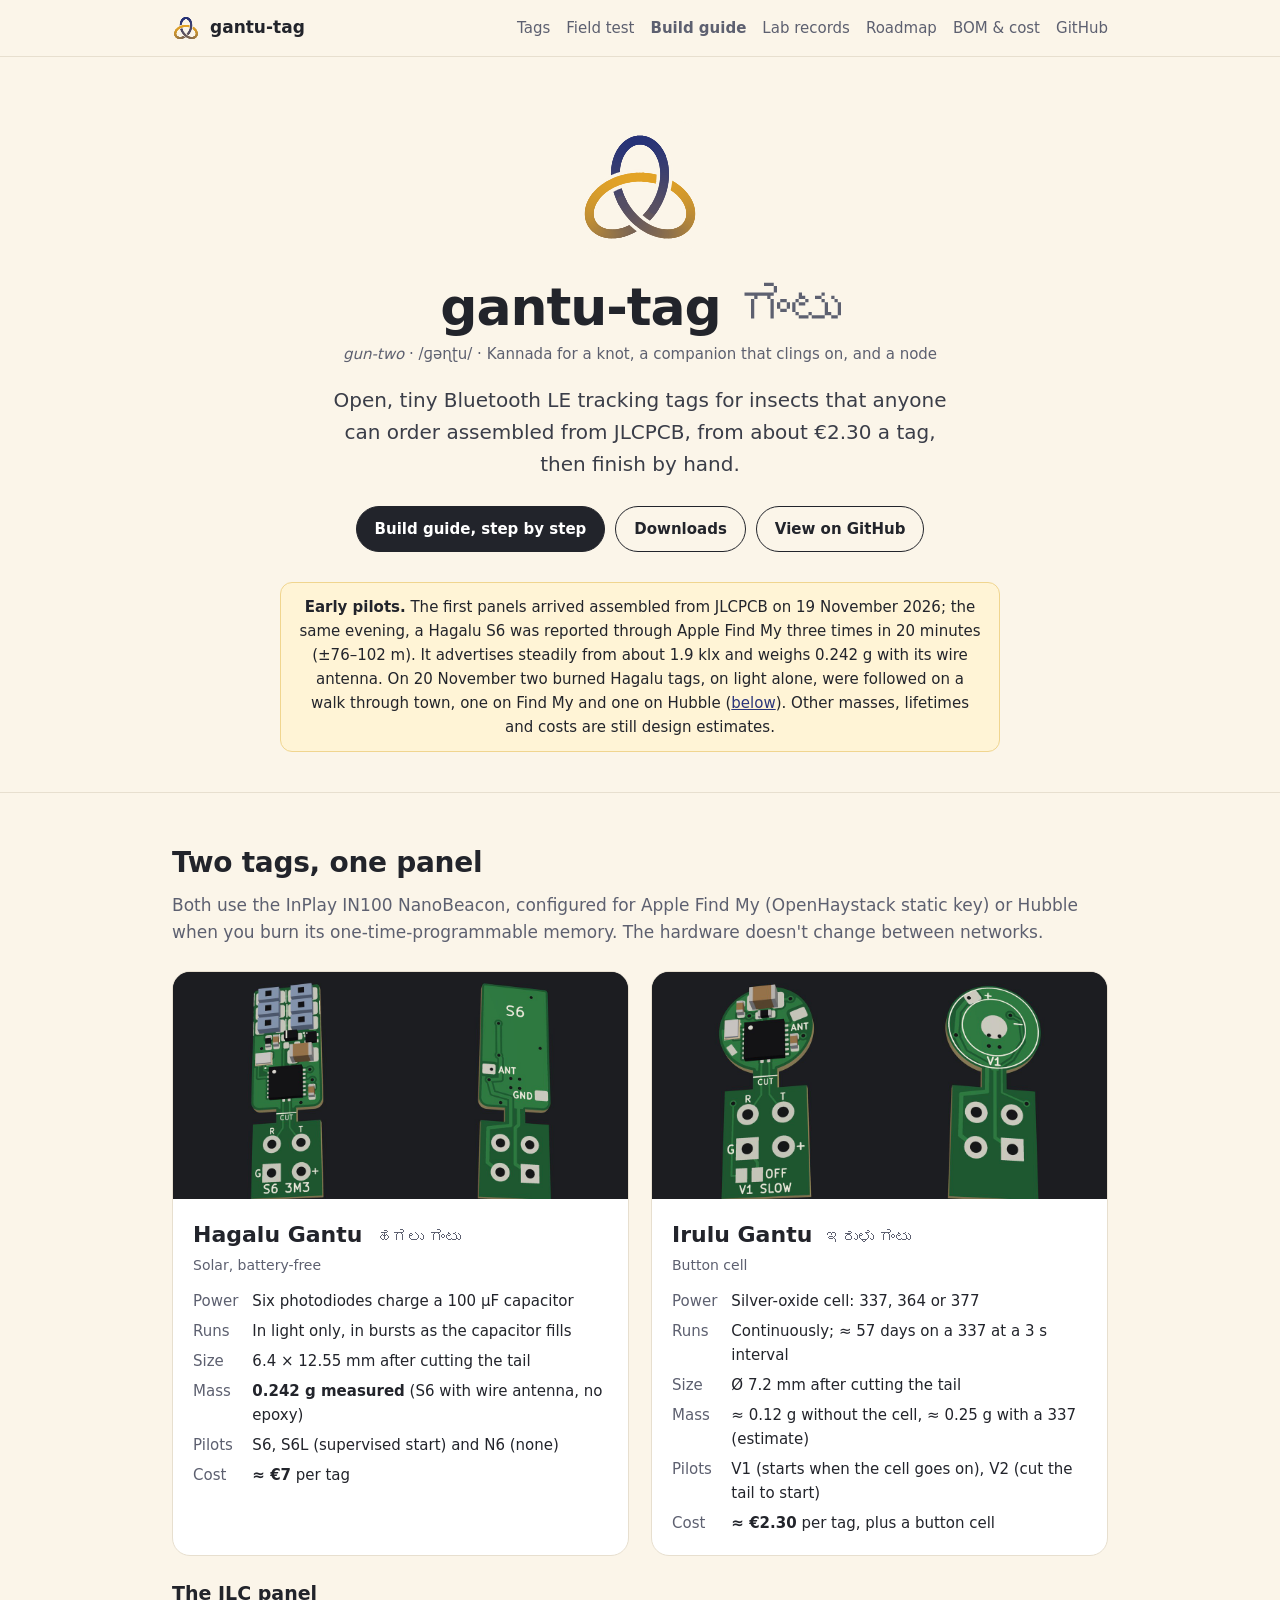
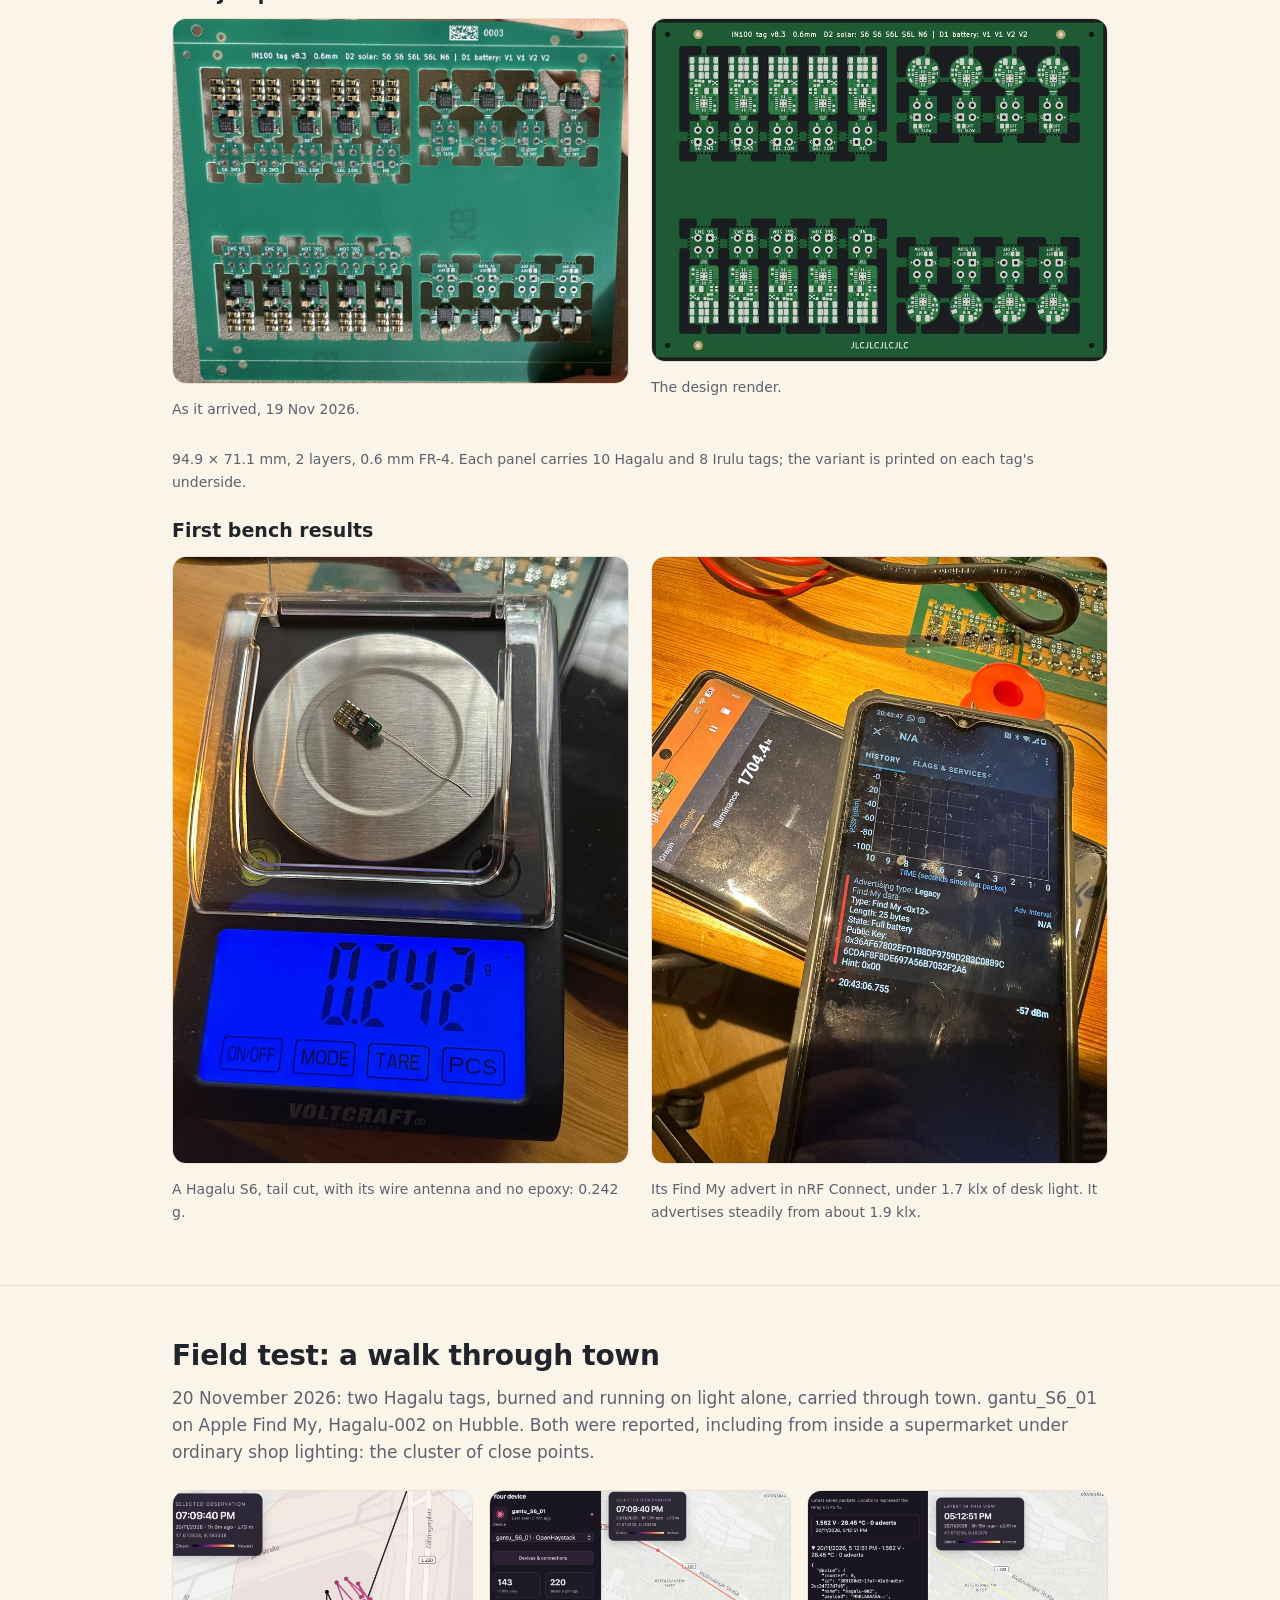
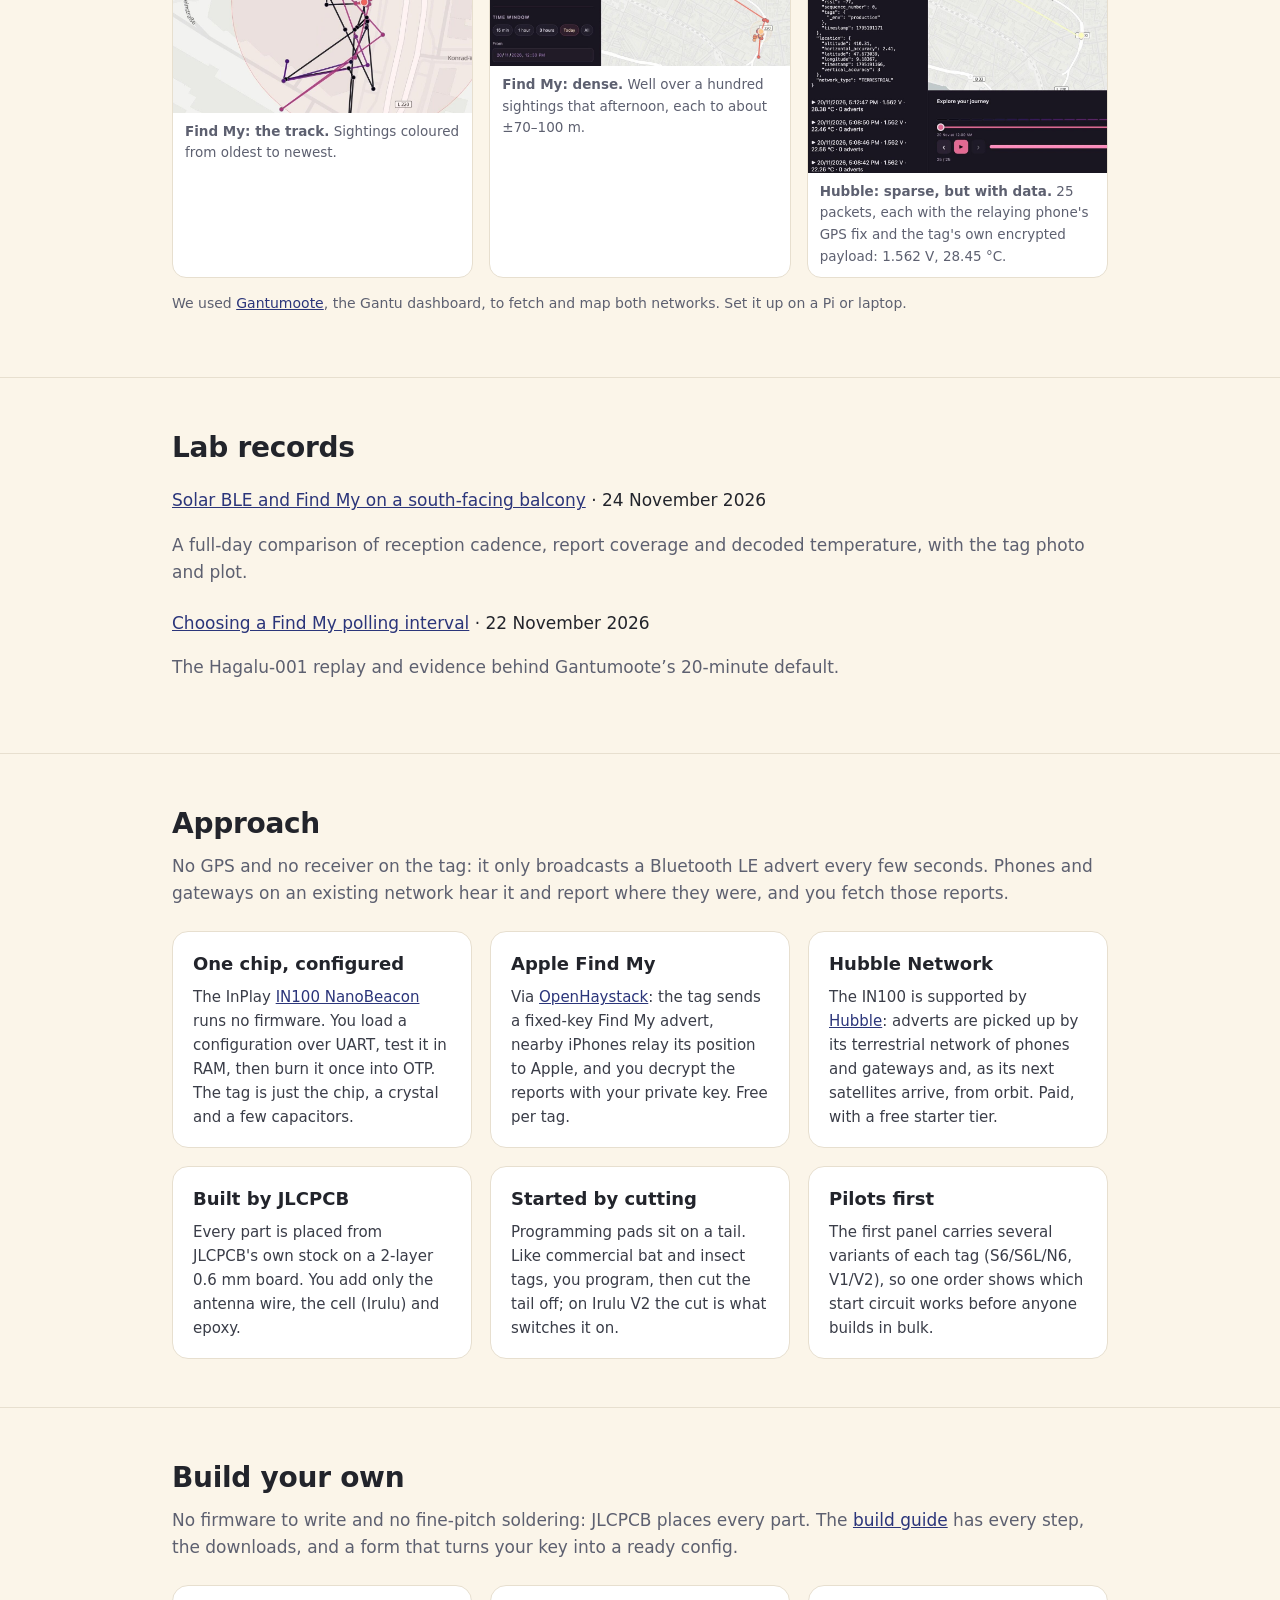
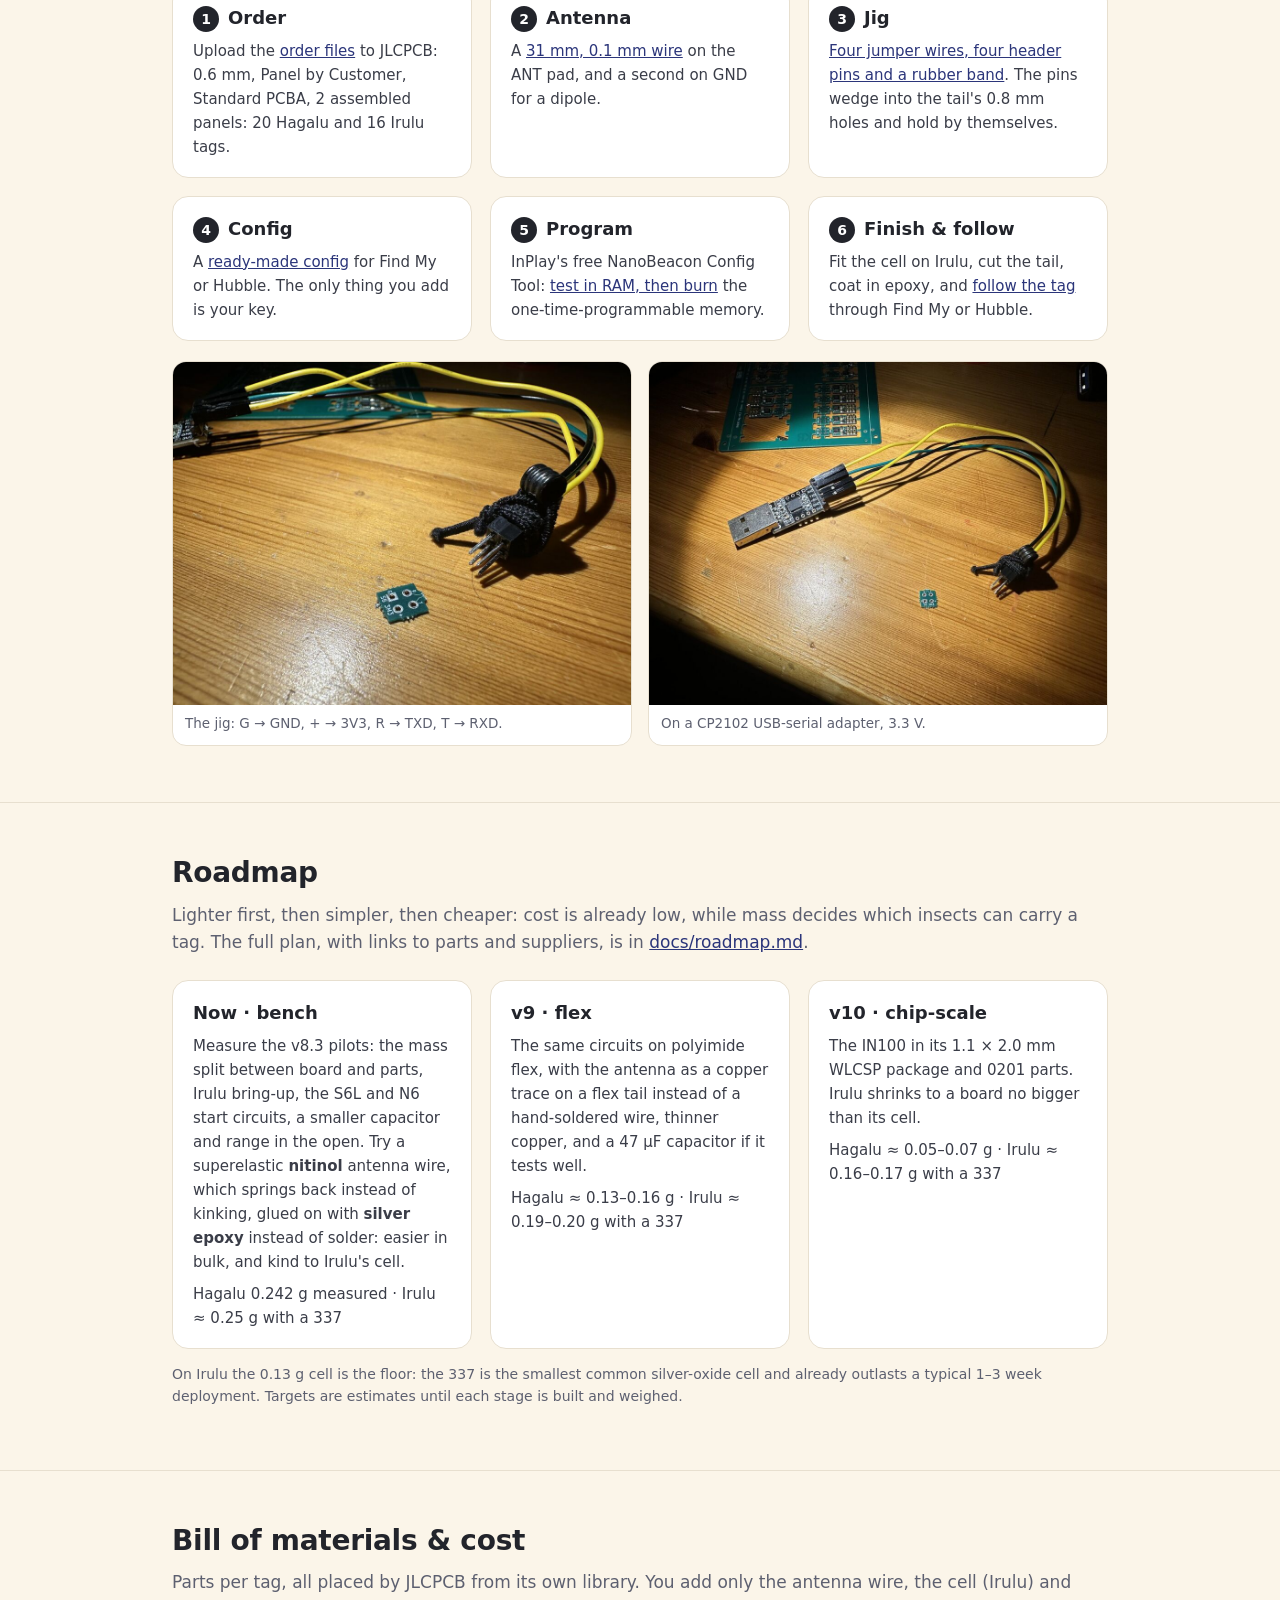
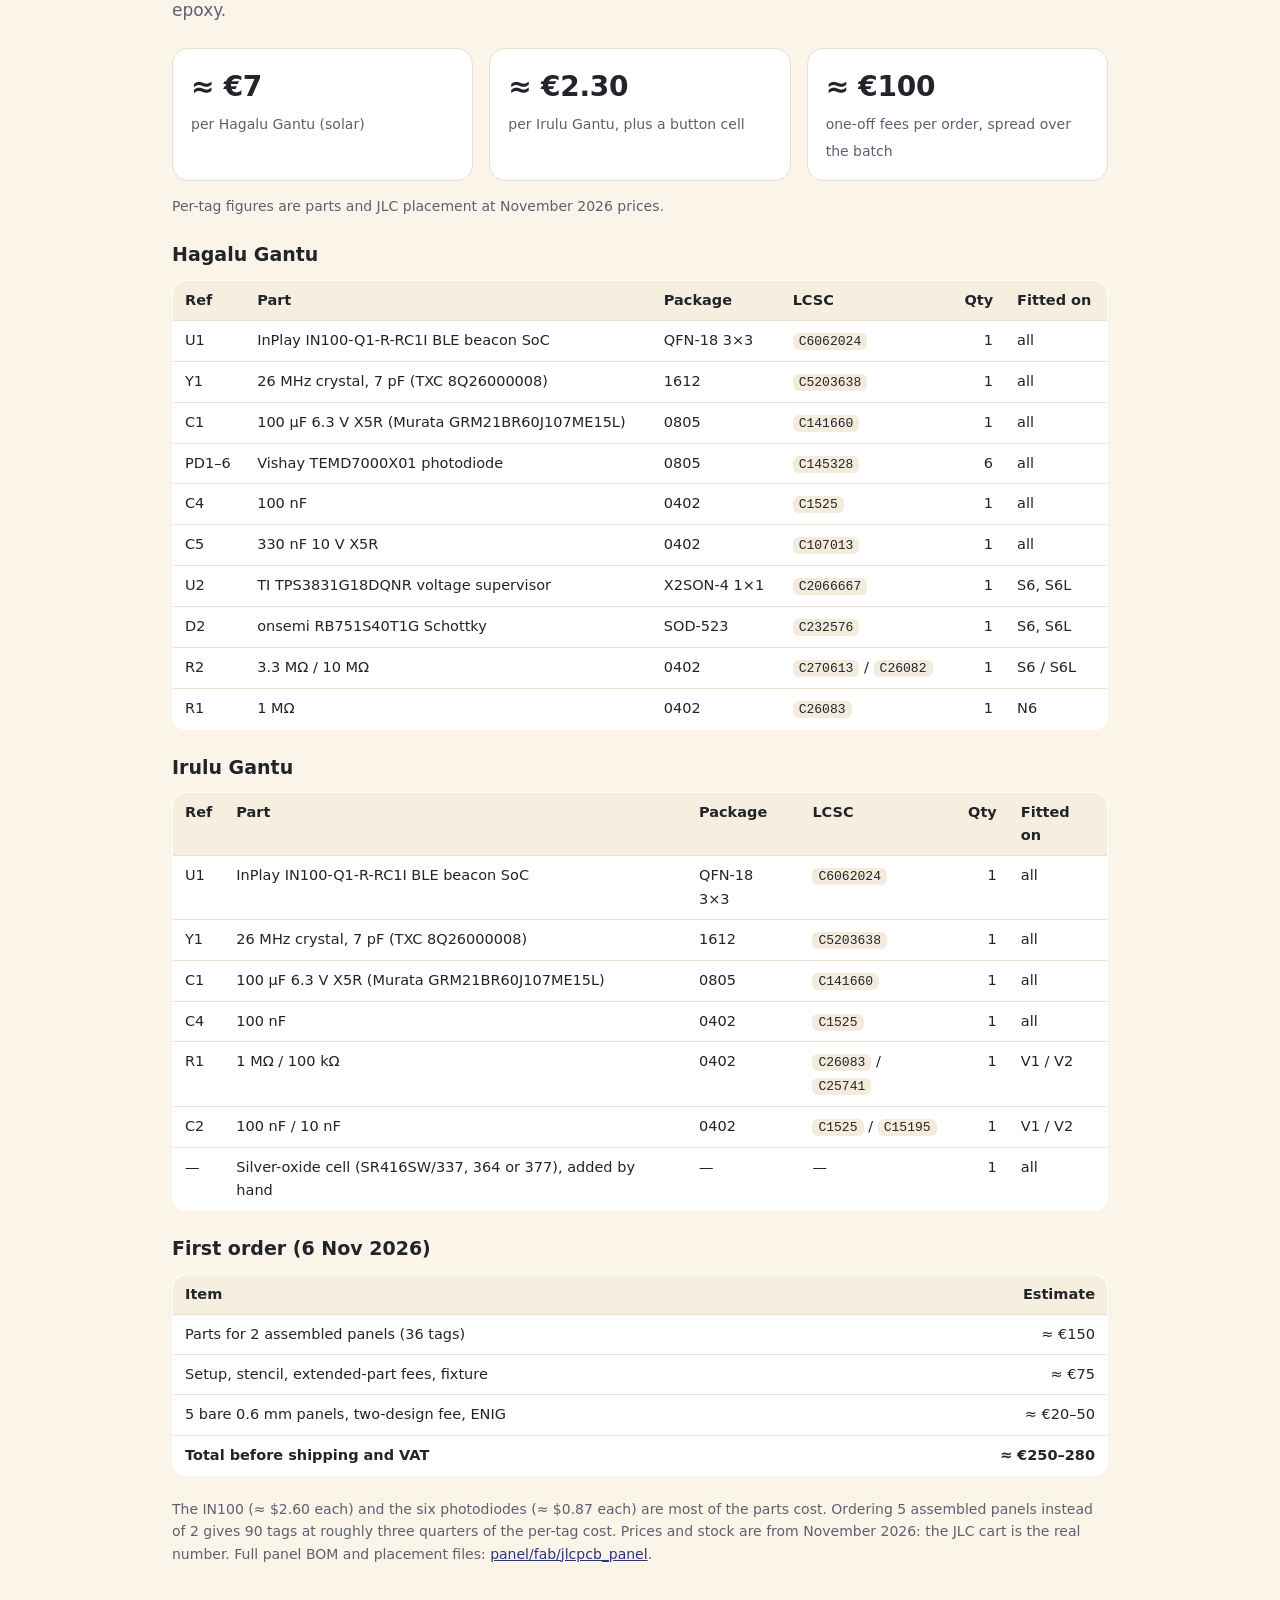
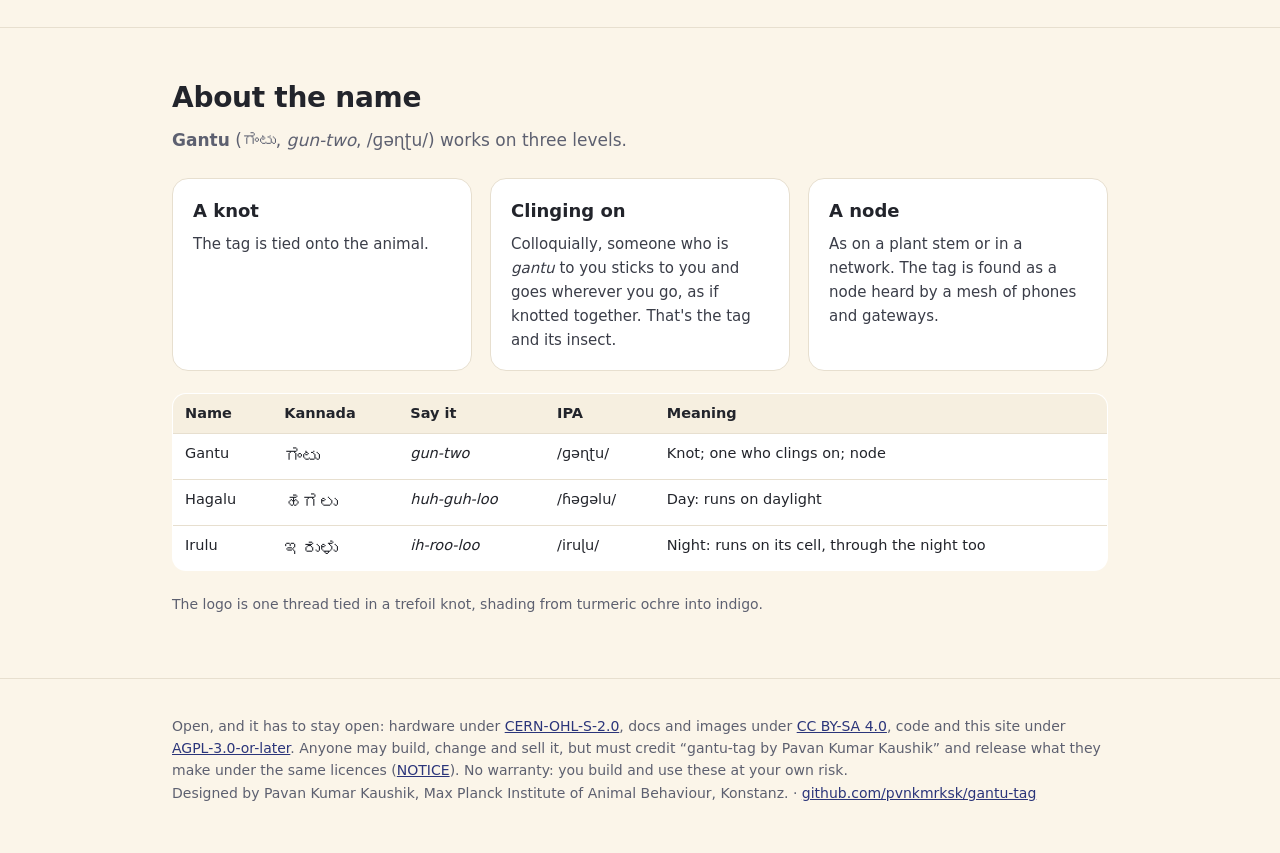
==== commit 07bf9760: "Publish site from 1fe7e7f" ====
--- a/index.html
+++ b/index.html
@@ -96,6 +96,8 @@
 
 <section id="lab-records"><div class="wrap">
   <h2>Lab records</h2>
+  <p><a href="lab-records/2026-11-24-balcony-find-my.html">Solar BLE and Find My on a south-facing balcony</a> · <time datetime="2026-11-24">24 November 2026</time></p>
+  <p class="sub">A full-day comparison of reception cadence, report coverage and decoded temperature, with the tag photo and plot.</p>
   <p><a href="lab-records/2026-11-22-find-my-polling.html">Choosing a Find My polling interval</a> · <time datetime="2026-11-22">22 November 2026</time></p>
   <p class="sub">The Hagalu-001 replay and evidence behind Gantumoote’s 20-minute default.</p>
 </div></section>
--- a/style.css
+++ b/style.css
@@ -71,6 +71,10 @@
 .figs{display:grid;grid-template-columns:repeat(auto-fit,minmax(240px,1fr));gap:16px;margin:16px 0 8px}
 .figs figure{margin:0;background:var(--card);border:1px solid var(--line);border-radius:14px;overflow:hidden}
 .figs img{width:100%;display:block}
+.figs .bench-photo{max-width:24rem}
+.lab-record .figs img{height:auto}
+.lab-record pre{overflow-x:auto;background:var(--code);padding:10px 12px;border-radius:10px}
+.lab-record pre code{padding:0;background:transparent}
 .figs figcaption{font-size:13.5px;color:var(--muted);padding:8px 12px 10px}
 .warn{background:#fdecea;border:1px solid #f1b8b0;border-radius:12px;padding:10px 14px;font-size:15px;margin:14px 0}
 .tip{background:#eef1fb;border:1px solid #c9d0ef;border-radius:12px;padding:10px 14px;font-size:15px;margin:14px 0}
